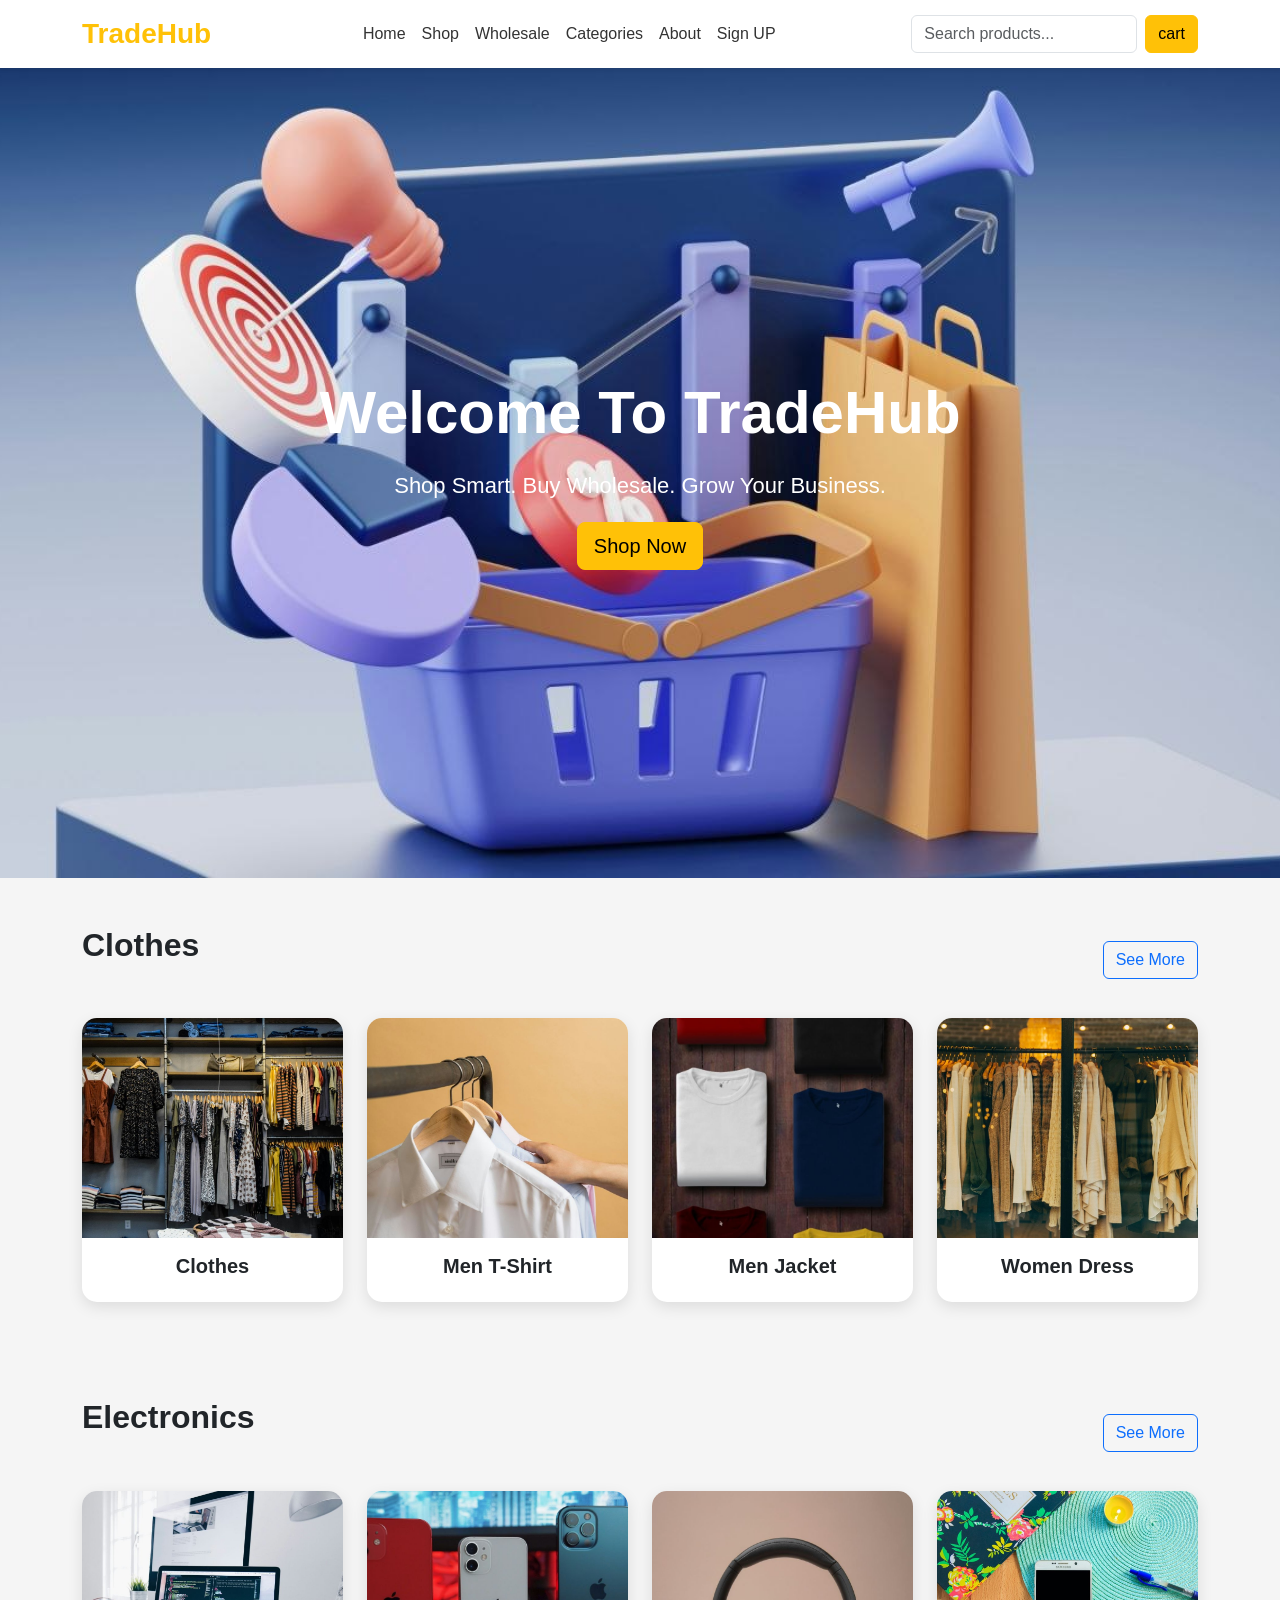
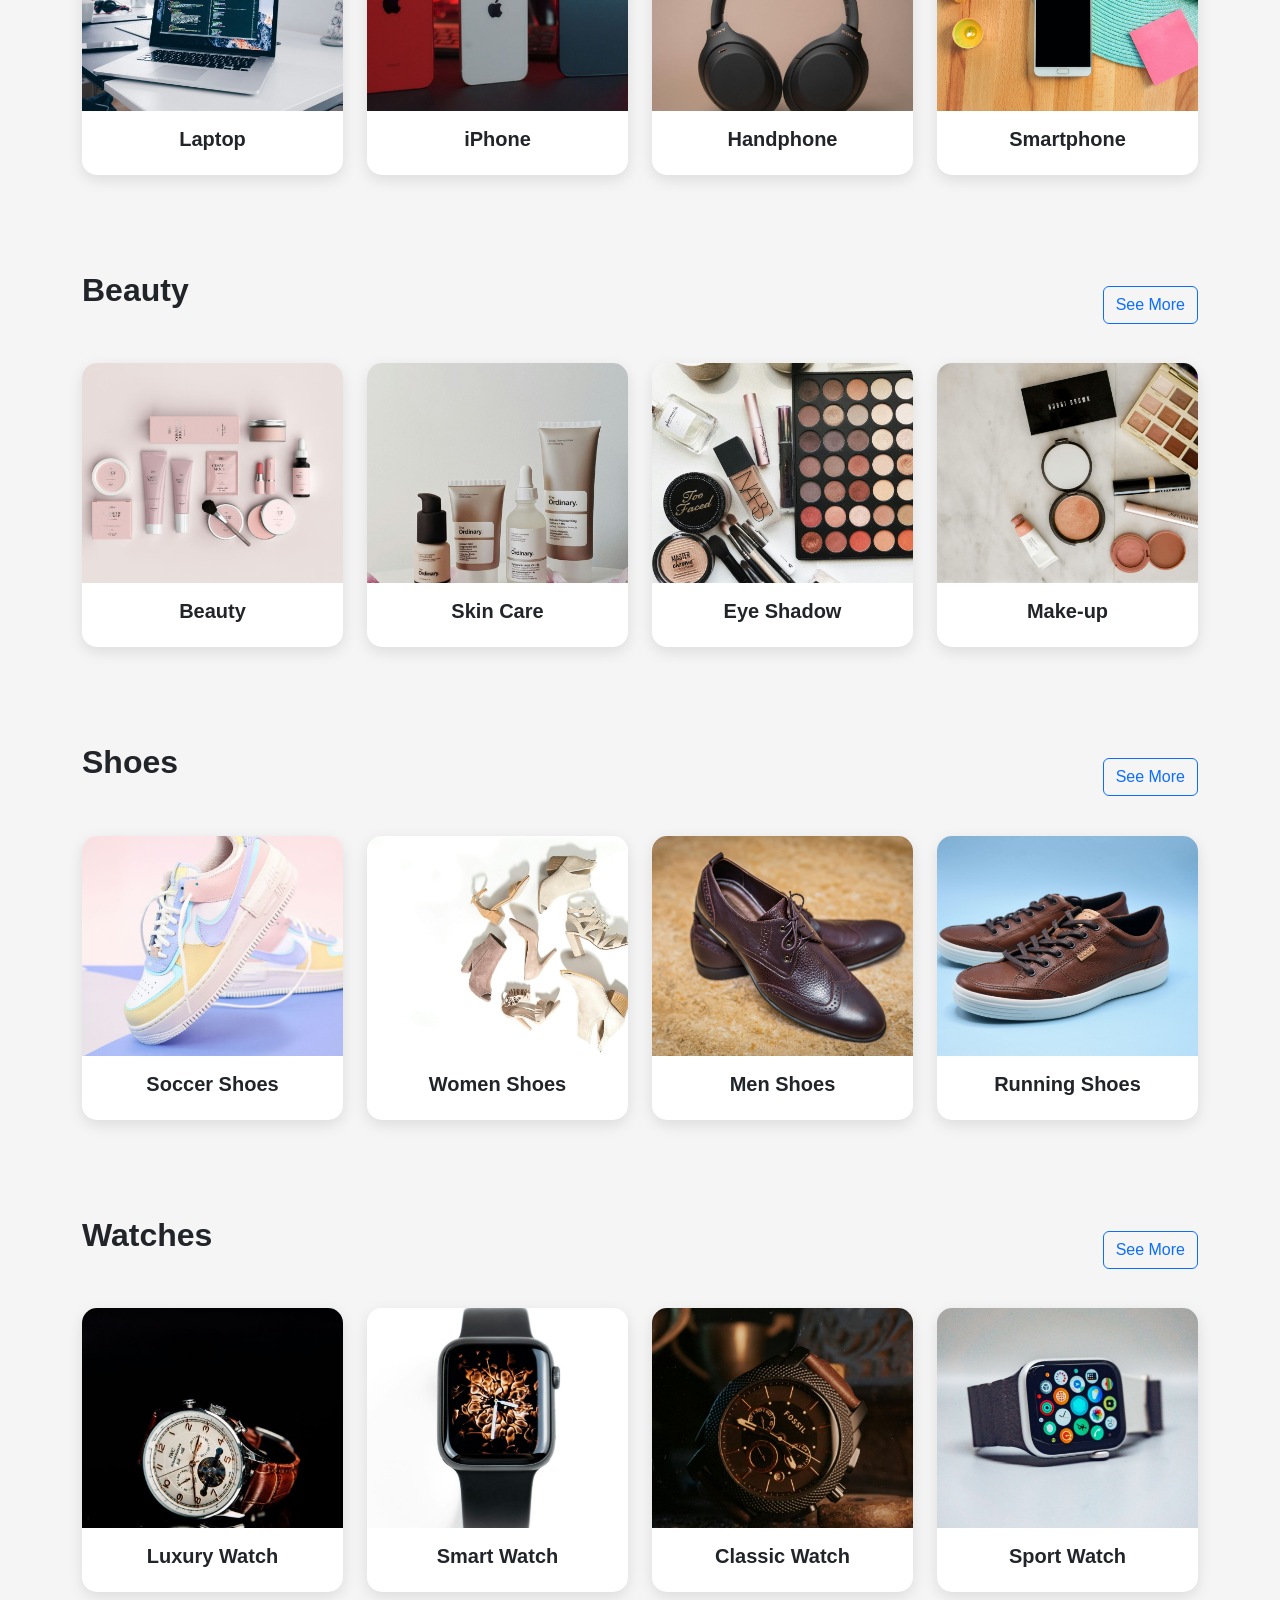
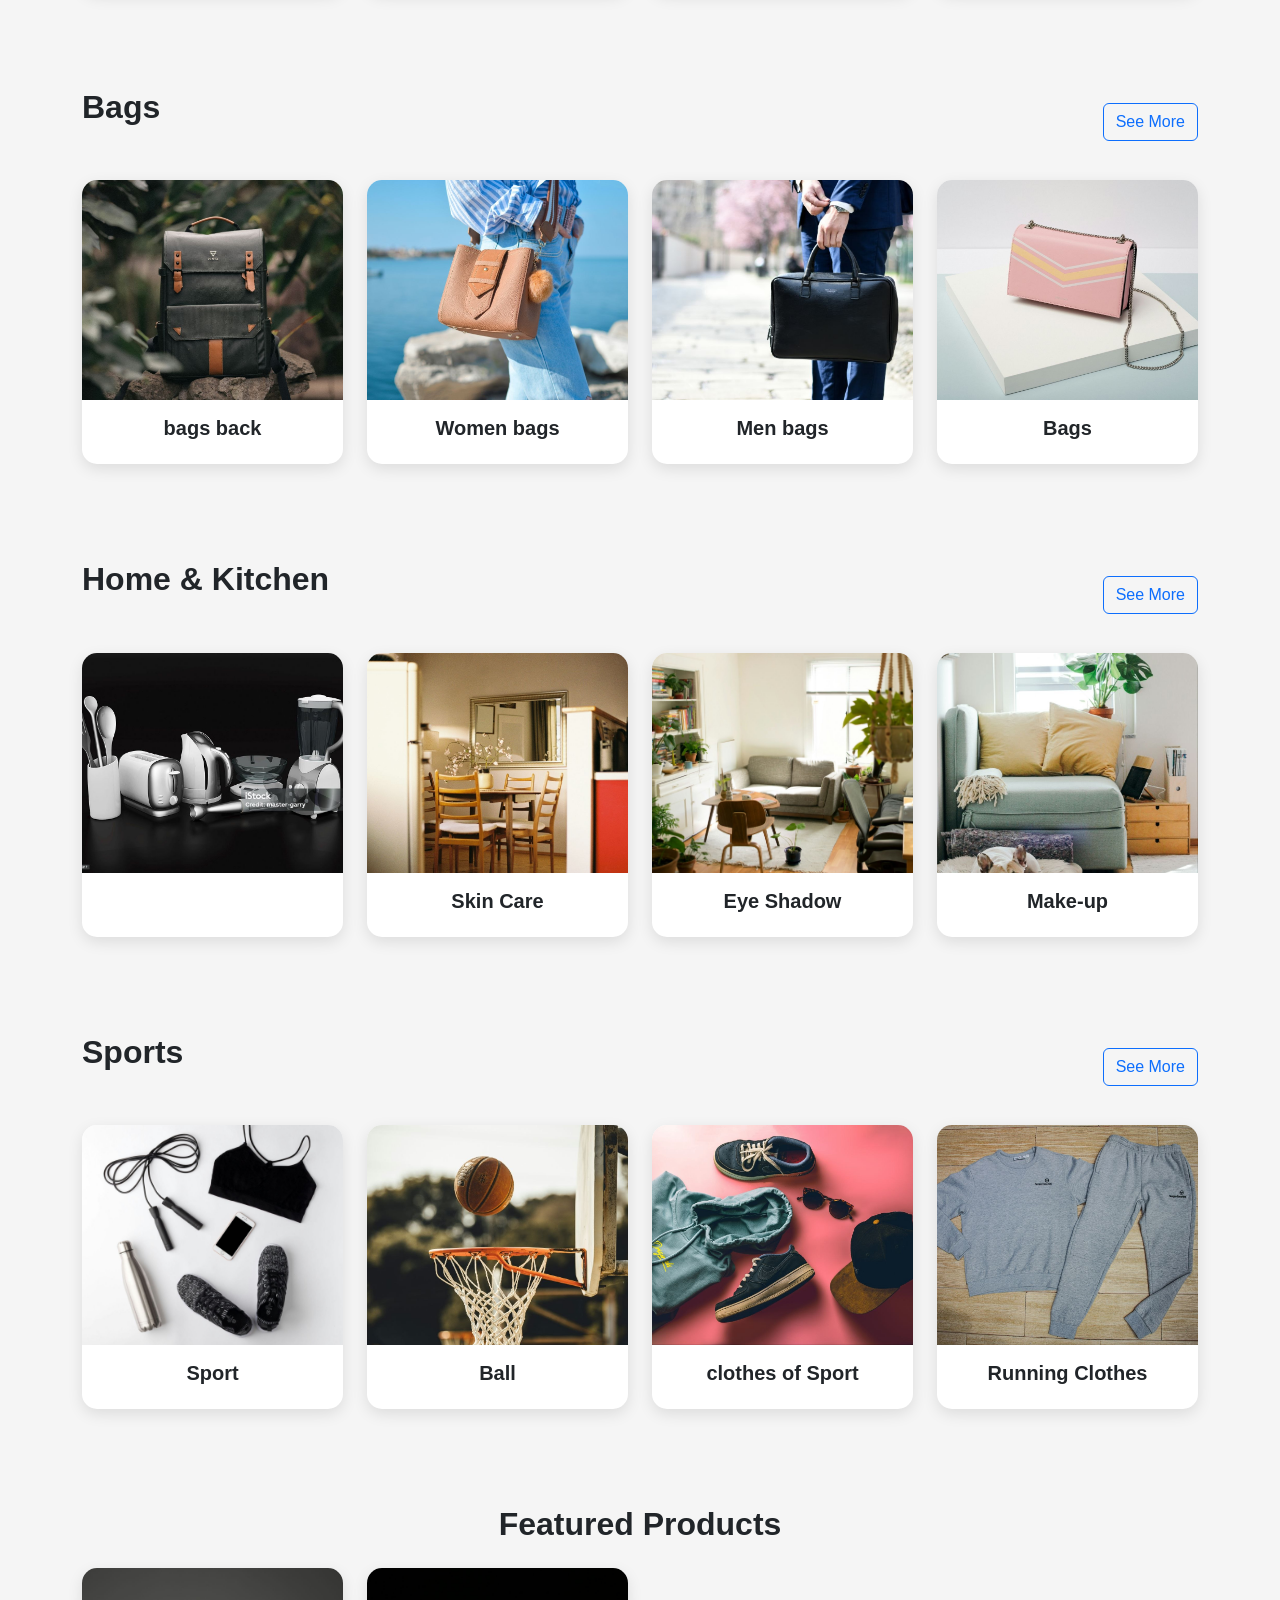
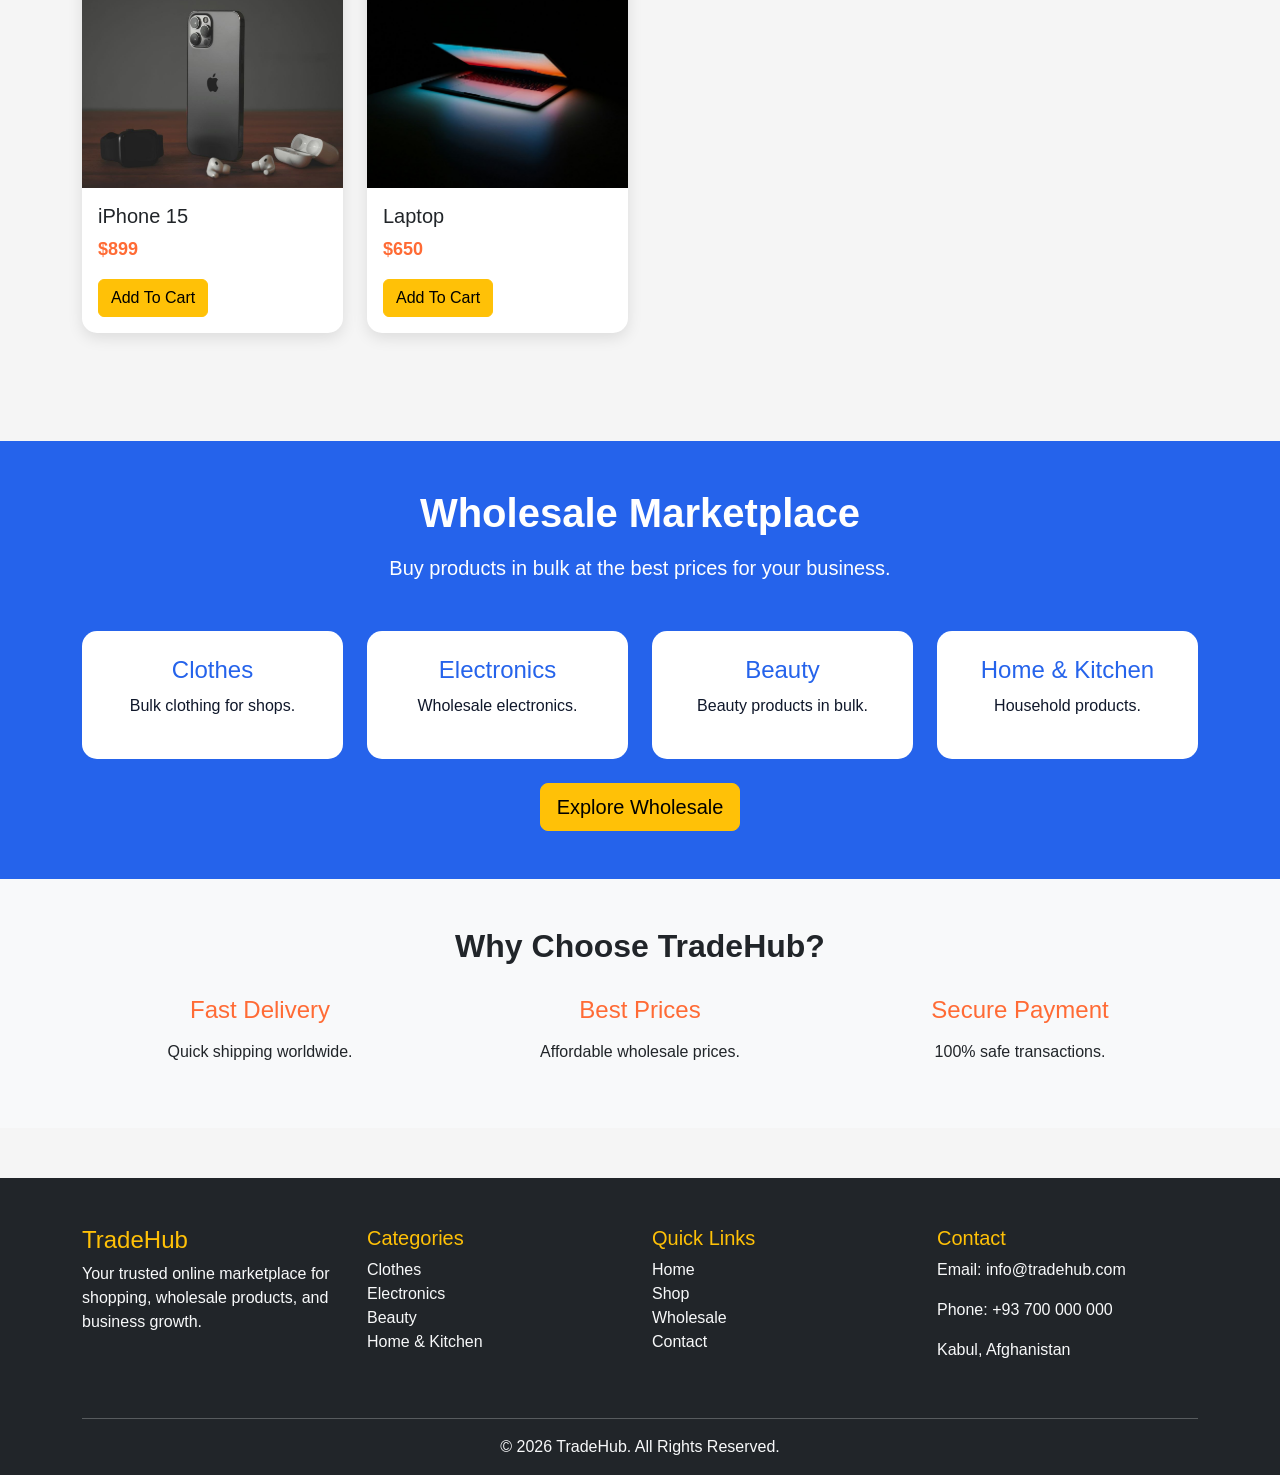
==== index.html @ abb12649 "MutlStore" ====
<!DOCTYPE html>
<html lang="en">
<head>
    <meta charset="UTF-8">
    <meta name="viewport" content="width=device-width, initial-scale=1.0">
    <title>TradeHub</title>

    <!-- Bootstrap CSS -->
    <link href="https://cdn.jsdelivr.net/npm/bootstrap@5.3.7/dist/css/bootstrap.min.css" rel="stylesheet">
    <link href="styles.css" rel="stylesheet" type="text/css">
    <link href="style.css" rel="stylesheet" type="text/css">
</head>

<body>

<!-- Navbar -->
<nav class="navbar navbar-expand-lg navbar-light bg-white shadow-sm">
    <div class="container">
        <a class="navbar-brand fw-bold text-warning" href="#">
            TradeHub
        </a>

        <button class="navbar-toggler" type="button" data-bs-toggle="collapse" data-bs-target="#navbarNav">
            <span class="navbar-toggler-icon"></span>
        </button>

        <div class="collapse navbar-collapse" id="navbarNav">

            <ul class="navbar-nav mx-auto">
                <li class="nav-item">
                    <a class="nav-link " href="#">Home</a>
                </li>

                <li class="nav-item">
                    <a class="nav-link" href="#">Shop</a>
                </li>

                <li class="nav-item">
                    <a class="nav-link" href="#">Wholesale</a>
                </li>

                <li class="nav-item">
                    <a class="nav-link" href="#">Categories</a>
                </li>

                <li class="nav-item">
                    <a class="nav-link" href="#">About</a>
                </li>
				
				<li class="nav-item">
					<a class="nav-link" href="signup.html">Sign UP</a>
				
				</li>

            </ul>

            <div class="d-flex">
                <input class="form-control me-2" type="search" placeholder="Search products...">
                <button class="btn btn-warning">
                    cart
                </button>
            </div>

        </div>
    </div>
</nav>

<!-- Hero Section -->
<section class="hero text-white" >
    <div class="container">
        <h1 class="display-4 fw-bold">
            Welcome To TradeHub
        </h1>

        <p class="lead">
            Shop Smart. Buy Wholesale. Grow Your Business.
        </p>

        <a href="#" class="btn btn-warning btn-lg">
            Shop Now
        </a>
    </div>
</section>

<!-- Clothes Section -->
<section class="container py-5">

    <div class="d-flex justify-content-between align-items-center mb-4">
        <h2>Clothes</h2>
        <a href="clothes.html" class="btn btn-outline-primary">
            See More
        </a>
    </div>

    <div class="row g-4">

        <div class="col-md-3">
            <div class="card h-100">
                <img src="images/clothes3.jpg" class="card-img-top" alt="">
                <div class="card-body">
                    <h5 class="card-title">Clothes</h5>
                </div>
            </div>
        </div>

        <div class="col-md-3">
            <div class="card h-100">
                <img src="images/t-short.jpg" class="card-img-top" alt="">
                <div class="card-body">
                    <h5 class="card-title">Men T-Shirt</h5>
                </div>
            </div>
        </div>

        <div class="col-md-3">
            <div class="card h-100">
                <img src="images/Menclothes.jpg" class="card-img-top" alt="">
                <div class="card-body">
                    <h5 class="card-title">Men Jacket</h5>
                </div>
            </div>
        </div>

        <div class="col-md-3">
            <div class="card h-100">
                <img src="images/clothes5.jpg" class="card-img-top" alt="">
                <div class="card-body">
                    <h5 class="card-title">Women Dress</h5>
                </div>
            </div>
        </div>

    </div>

</section>

<!-- Electronics Section -->
<section class="container py-5">

    <div class="d-flex justify-content-between align-items-center mb-4">
        <h2>Electronics</h2>
        <a href="electronics.html" class="btn btn-outline-primary">
            See More
        </a>
    </div>

    <div class="row g-4">
		<div class="col-md-3">
            <div class="card h-100">
                <img src="images/labtop3.jpg" class="card-img-top" alt="">
                <div class="card-body">
                    <h5 class="card-title">Laptop</h5>
                </div>
            </div>
        </div>

        <div class="col-md-3">
            <div class="card h-100">
                <img src="images/phone5.jpg" class="card-img-top" alt="">
                <div class="card-body">
                    <h5 class="card-title">iPhone</h5>
                </div>
            </div>
        </div>

        <div class="col-md-3">
            <div class="card h-100">
                <img src="images/handphone.jpg" class="card-img-top" alt="">
                <div class="card-body">
                    <h5 class="card-title">Handphone</h5>
                </div>
            </div>
        </div>

        <div class="col-md-3">
            <div class="card h-100">
                <img src="images/phone1.jpg" class="card-img-top" alt="">
                <div class="card-body">
                    <h5 class="card-title">Smartphone</h5>
                </div>
            </div>
        </div>

    </div>

</section>
	
<!-- Beauty Section -->
<section class="container py-5">

    <div class="d-flex justify-content-between align-items-center mb-4">
        <h2>Beauty</h2>
        <a href="electronics.html" class="btn btn-outline-primary">
            See More
        </a>
    </div>

    <div class="row g-4">
		<div class="col-md-3">
            <div class="card h-100">
                <img src="images/Fashion1.jpg" class="card-img-top" alt="">
                <div class="card-body">
                    <h5 class="card-title">Beauty</h5>
                </div>
            </div>
        </div>

        <div class="col-md-3">
            <div class="card h-100">
                <img src="images/fashion3.jpg" class="card-img-top" alt="">
                <div class="card-body">
                    <h5 class="card-title">Skin Care</h5>
                </div>
            </div>
        </div>

        <div class="col-md-3">
            <div class="card h-100">
                <img src="images/fashion2.jpg" class="card-img-top" alt="">
                <div class="card-body">
                    <h5 class="card-title">Eye Shadow</h5>
                </div>
            </div>
        </div>

        <div class="col-md-3">
            <div class="card h-100">
                <img src="images/fashion5.jpg" class="card-img-top" alt="">
                <div class="card-body">
                    <h5 class="card-title">Make-up</h5>
                </div>
            </div>
        </div>

    </div>

</section>
	<!-- Shoes Section -->
<section class="container py-5">

    <div class="d-flex justify-content-between align-items-center mb-4">
        <h2>Shoes</h2>
        <a href="electronics.html" class="btn btn-outline-primary">
            See More
        </a>
    </div>

    <div class="row g-4">
		<div class="col-md-3">
            <div class="card h-100">
                <img src="images/shoes3.jpg" class="card-img-top" alt="">
                <div class="card-body">
                    <h5 class="card-title">Soccer Shoes</h5>
                </div>
            </div>
        </div>

        <div class="col-md-3">
            <div class="card h-100">
                <img src="images/womenshoes2.jpg" class="card-img-top" alt="">
                <div class="card-body">
                    <h5 class="card-title">Women Shoes</h5>
                </div>
            </div>
        </div>

        <div class="col-md-3">
            <div class="card h-100">
                <img src="images/menshoes1.jpg" class="card-img-top" alt="">
                <div class="card-body">
                    <h5 class="card-title">Men Shoes</h5>
                </div>
            </div>
        </div>

        <div class="col-md-3">
            <div class="card h-100">
                <img src="images/menshoes2.jpg" class="card-img-top" alt="">
                <div class="card-body">
                    <h5 class="card-title">Running Shoes</h5>
                </div>
            </div>
        </div>

    </div>

</section>
	<!-- Watches Section -->
<section class="container py-5">

    <div class="d-flex justify-content-between align-items-center mb-4">
        <h2>Watches</h2>
        <a href="electronics.html" class="btn btn-outline-primary">
            See More
        </a>
    </div>

    <div class="row g-4">
		<div class="col-md-3">
            <div class="card h-100">
                <img src="images/watch2.jpg" class="card-img-top" alt="">
                <div class="card-body">
                    <h5 class="card-title">Luxury Watch</h5>
                </div>
            </div>
        </div>

        <div class="col-md-3">
            <div class="card h-100">
                <img src="images/watch1.jpg" class="card-img-top" alt="">
                <div class="card-body">
                    <h5 class="card-title">Smart Watch</h5>
                </div>
            </div>
        </div>

        <div class="col-md-3">
            <div class="card h-100">
                <img src="images/watch3.jpg" class="card-img-top" alt="">
                <div class="card-body">
                    <h5 class="card-title">Classic Watch</h5>
                </div>
            </div>
        </div>

        <div class="col-md-3">
            <div class="card h-100">
                <img src="images/sportWatch2.jpg" class="card-img-top" alt="">
                <div class="card-body">
                    <h5 class="card-title">Sport Watch</h5>
                </div>
            </div>
        </div>

    </div>

</section>
		<!-- Bags Section -->
<section class="container py-5">

    <div class="d-flex justify-content-between align-items-center mb-4">
        <h2>Bags</h2>
        <a href="electronics.html" class="btn btn-outline-primary">
            See More
        </a>
    </div>

    <div class="row g-4">
		<div class="col-md-3">
            <div class="card h-100">
                <img src="images/bags7.jpg" class="card-img-top" alt="">
                <div class="card-body">
                    <h5 class="card-title">bags back</h5>
                </div>
            </div>
        </div>

        <div class="col-md-3">
            <div class="card h-100">
                <img src="images/womenbag1.jpg" class="card-img-top" alt="">
                <div class="card-body">
                    <h5 class="card-title">Women bags</h5>
                </div>
            </div>
        </div>

        <div class="col-md-3">
            <div class="card h-100">
                <img src="images/Nembags.jpg" class="card-img-top" alt="">
                <div class="card-body">
                    <h5 class="card-title">Men bags</h5>
                </div>
            </div>
        </div>

        <div class="col-md-3">
            <div class="card h-100">
                <img src="images/bags5.jpg" class="card-img-top" alt="">
                <div class="card-body">
                    <h5 class="card-title">Bags</h5>
                </div>
            </div>
        </div>

    </div>

</section>
	<!-- Home &amp; Kitchen Section -->
<section class="container py-5">

    <div class="d-flex justify-content-between align-items-center mb-4">
        <h2>Home &amp; Kitchen</h2>
        <a href="electronics.html" class="btn btn-outline-primary">
            See More
        </a>
    </div>

    <div class="row g-4">
		<div class="col-md-3">
            <div class="card h-100">
                <img src="images/keihen1.jpg" class="card-img-top" alt="">
                <div class="card-body">
                    <h5 class="card-title"></h5>
                </div>
            </div>
        </div>

        <div class="col-md-3">
            <div class="card h-100">
                <img src="images/keihen3.jpg" class="card-img-top" alt="">
                <div class="card-body">
                    <h5 class="card-title">Skin Care</h5>
                </div>
            </div>
        </div>

        <div class="col-md-3">
            <div class="card h-100">
                <img src="images/home2.jpg" class="card-img-top" alt="">
                <div class="card-body">
                    <h5 class="card-title">Eye Shadow</h5>
                </div>
            </div>
        </div>

        <div class="col-md-3">
            <div class="card h-100">
                <img src="images/home4.jpg" class="card-img-top" alt="">
                <div class="card-body">
                    <h5 class="card-title">Make-up</h5>
                </div>
            </div>
        </div>

    </div>

</section>
		<!-- Sports Section -->
<section class="container py-5">

    <div class="d-flex justify-content-between align-items-center mb-4">
        <h2>Sports</h2>
        <a href="electronics.html" class="btn btn-outline-primary">
            See More
        </a>
    </div>

    <div class="row g-4">
		<div class="col-md-3">
            <div class="card h-100">
                <img src="images/Sport2.jpg" class="card-img-top" alt="">
                <div class="card-body">
                    <h5 class="card-title">Sport</h5>
                </div>
            </div>
        </div>

        <div class="col-md-3">
            <div class="card h-100">
                <img src="images/ball.jpg" class="card-img-top" alt="">
                <div class="card-body">
                    <h5 class="card-title">Ball</h5>
                </div>
            </div>
        </div>

        <div class="col-md-3">
            <div class="card h-100">
                <img src="images/Sports.jpg" class="card-img-top" alt="">
                <div class="card-body">
                    <h5 class="card-title">clothes of Sport</h5>
                </div>
            </div>
        </div>

        <div class="col-md-3">
            <div class="card h-100">
                <img src="images/Sport3.jpg" class="card-img-top" alt="">
                <div class="card-body">
                    <h5 class="card-title">Running Clothes</h5>
                </div>
            </div>
        </div>

    </div>

</section>
	
<!-- Bootstrap JS -->
<script src="https://cdn.jsdelivr.net/npm/bootstrap@5.3.7/dist/js/bootstrap.bundle.min.js"></script>
<section class="container py-5">
    <h2 class="text-center mb-4">Featured Products</h2>

    <div class="row g-4">

        <div class="col-md-3">
            <div class="card h-100">
                <img src="images/phone3.jpg" class="card-img-top">
                <div class="card-body">
                    <h5>iPhone 15</h5>
                    <p>$899</p>
                    <a href="#" class="btn btn-warning">Add To Cart</a>
                </div>
            </div>
        </div>

        <div class="col-md-3">
            <div class="card h-100">
                <img src="images/labtop5.jpg" class="card-img-top">
                <div class="card-body">
                    <h5>Laptop</h5>
                    <p>$650</p>
                    <a href="#" class="btn btn-warning">Add To Cart</a>
                </div>
            </div>
        </div>

    </div>
</section>
		<section class="wholesale py-5">

    <div class="container text-center">

        <h2 class="fw-bold mb-3">
            Wholesale Marketplace
        </h2>

        <p class="lead mb-4">
            Buy products in bulk at the best prices for your business.
        </p>

        <div class="row g-4 mt-4">

            <div class="col-md-3">
                <div class="wholesale-card">
                    <h4>Clothes</h4>
                    <p>Bulk clothing for shops.</p>
                </div>
            </div>

            <div class="col-md-3">
                <div class="wholesale-card">
                    <h4>Electronics</h4>
                    <p>Wholesale electronics.</p>
                </div>
            </div>

            <div class="col-md-3">
                <div class="wholesale-card">
                    <h4>Beauty</h4>
                    <p>Beauty products in bulk.</p>
                </div>
            </div>

            <div class="col-md-3">
                <div class="wholesale-card">
                    <h4>Home &amp; Kitchen</h4>
                    <p>Household products.</p>
                </div>
            </div>

        </div>

        <a href="#" class="btn btn-warning btn-lg mt-4">
            Explore Wholesale
        </a>

    </div>

</section>
<section class="bg-light py-5">
    <div class="container text-center">

        <h2>Why Choose TradeHub?</h2>

        <div class="row mt-4">

            <div class="col-md-4">
                <h4>Fast Delivery</h4>
                <p>Quick shipping worldwide.</p>
            </div>

            <div class="col-md-4">
                <h4>Best Prices</h4>
                <p>Affordable wholesale prices.</p>
            </div>

            <div class="col-md-4">
                <h4>Secure Payment</h4>
                <p>100% safe transactions.</p>
            </div>

        </div>
    </div>
</section>

<footer class="bg-dark text-light pt-5 pb-3">
    <div class="container">

        <div class="row">

            <!-- About -->
            <div class="col-md-3 mb-4">
                <h4 class="text-warning">TradeHub</h4>
                <p>
                    Your trusted online marketplace for shopping,
                    wholesale products, and business growth.
                </p>
            </div>

            <!-- Categories -->
            <div class="col-md-3 mb-4">
                <h5 class="text-warning">Categories</h5>

                <ul class="list-unstyled">
                    <li><a href="#" class="text-light text-decoration-none">Clothes</a></li>
                    <li><a href="#" class="text-light text-decoration-none">Electronics</a></li>
                    <li><a href="#" class="text-light text-decoration-none">Beauty</a></li>
                    <li><a href="#" class="text-light text-decoration-none">Home &amp; Kitchen</a></li>
                </ul>
            </div>

            <!-- Quick Links -->
            <div class="col-md-3 mb-4">
                <h5 class="text-warning">Quick Links</h5>

                <ul class="list-unstyled">
                    <li><a href="#" class="text-light text-decoration-none">Home</a></li>
                    <li><a href="#" class="text-light text-decoration-none">Shop</a></li>
                    <li><a href="#" class="text-light text-decoration-none">Wholesale</a></li>
                    <li><a href="#" class="text-light text-decoration-none">Contact</a></li>
                </ul>
            </div>

            <!-- Contact -->
            <div class="col-md-3 mb-4">
                <h5 class="text-warning">Contact</h5>

                <p>Email: info@tradehub.com</p>
                <p>Phone: +93 700 000 000</p>
                <p>Kabul, Afghanistan</p>
            </div>

        </div>

        <hr>

        <div class="text-center">
            <p class="mb-0">
                © 2026 TradeHub. All Rights Reserved.
            </p>
        </div>

    </div>

</footer>
</body>
</html>
---- style.css ----
@charset "utf-8";
*{
    margin:0;
    padding:0;
    box-sizing:border-box;
}

body{
    background:#f5f5f5;
    font-family:Arial,sans-serif;
}
.nav-item{
	display: flex;
	list-style: none;
}
.nav-item li{
	margin: 0 15px;
}
.nav-item a{
	text-decoration: none;
	color: #333;
	padding: 10px;
	transition: .3s;
}
.nav-item a:hover{
	color: #ff6b35;
}
.nav-item a.active{
	color:#f59e0b;
	font-weight: bold;
}

/* Logo */
.navbar-brand{
    font-size:28px;
    font-weight:bold;
	color: #ff6b35;
	transition: 0.3S;
	animation: glow 2s infinite alternate;
}
@keyframes glow{
	from{
		transform: scale(1);
	}
	to{
		transform: scale(1.1);
	}
}
.navbar-brand:hover{ 
	transform: rotate(5deg) scale(1.1);
}

/* Hero Section */
.hero{
    height:90vh;
    background-image:url("images/onlineshope.jpg");
    background-size:cover;
    background-position:center;
    display:flex;
    justify-content:center;
    align-items:center;
    text-align:center;
}

.hero h1{
    font-size:60px;
    font-weight:bold;
	animation: slideDown 1.s ease;
}
@keyframes sildeDown{
	from{
		opacity: 0;
		transform: translateY(-50px);
	}
	to{
		opacity: 1;
		transform: translateY(0)
	}
}

.hero p{
    font-size:22px;
    margin:20px 0;
}

/* Category Cards */
.card{
    border:none;
    border-radius:15px;
    overflow:hidden;
    box-shadow:0 5px 15px rgba(0,0,0,.1);
    transition:all .4s ease;
}

.card:hover{
    transform:translateY(-10px) scale(1.03);
}

.card img{
    height:220px;
    object-fit:cover;
}

.card-title{
    font-weight:bold;
    text-align:center;
}

/* Section Titles */
section h2{
    font-weight:bold;
    margin-bottom:30px;
}
.btn-warning{
	transition: 0.3s;
}
.btn-warning:hover{
	transition: translateY(-5px);
}

/* Featured Products */
.card-body p{
    font-size:18px;
    color:#ff6b35;
    font-weight:bold;
}

/* Why Choose Us */
.bg-light h4{
    color:#ff6b35;
    margin-bottom:15px;
}
.wholesale{
	background: #2563eb;
	color: white;
	margin-top: 60px;
}
.wholesale h2{
	font-size: 40px;
}
.wholesale-card{
	background: white;
	color: #0f172a;
	padding: 25px;
	border-radius: 15px;
	height: 100%;
	transition: 0.3s;
}
.wholesale-card:hover{
	transform: translateY(-8px);
}
.wholesale-card h4{
	color: #2563eb;
	margin-bottom: 10px;
}

/* Footer */
footer{
    margin-top:50px;
}
.signup-page{
	min-height: 100vh;
	display: flex;
	justify-content: center;
	align-items: center;
	background: #f5f7fa;
}
.signup-box{
	width: 450px;
	background: #fff;
	padding: 40px;
	border-radius: 15px;
	box-shadow: 0 5px 20px rgba(0,0,0,0.1);
}
.signup-box h2{
	text-align: center;
	margin-bottom: 25px;
	font-weight: bold;
}
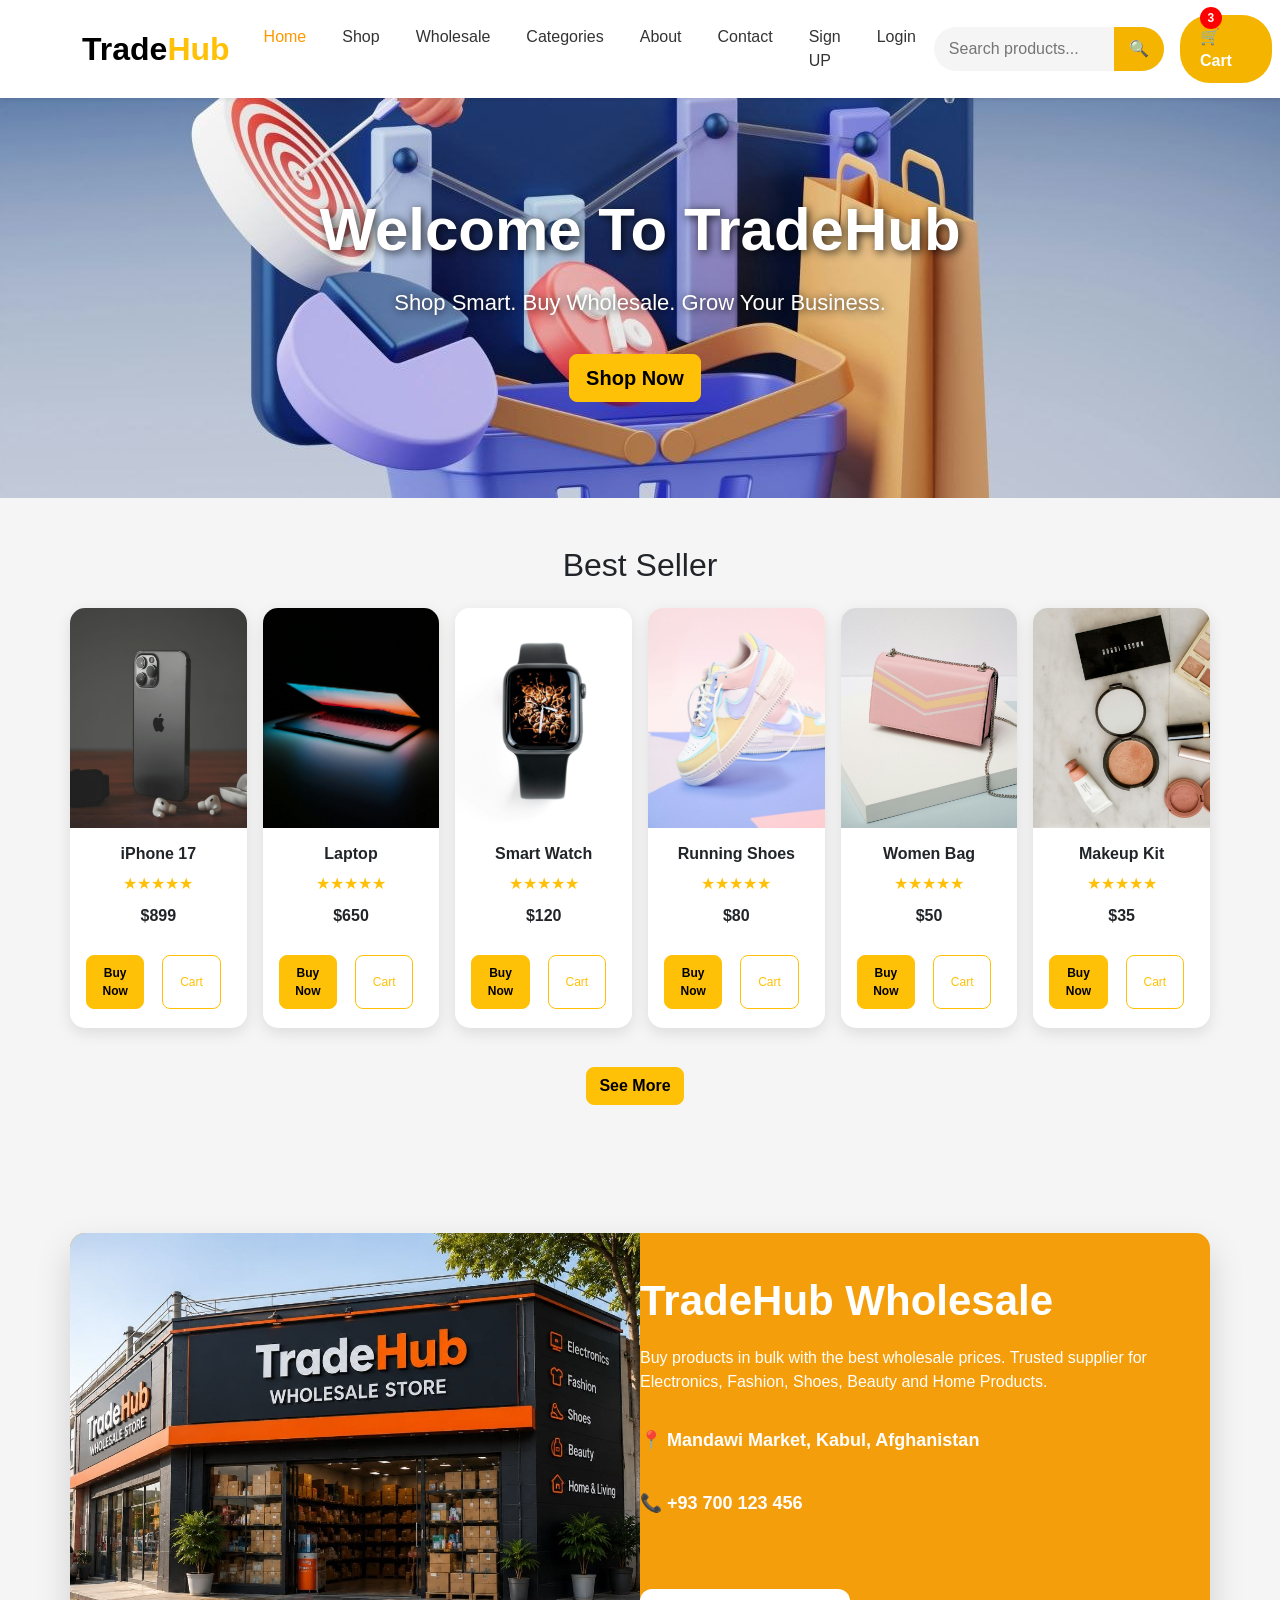
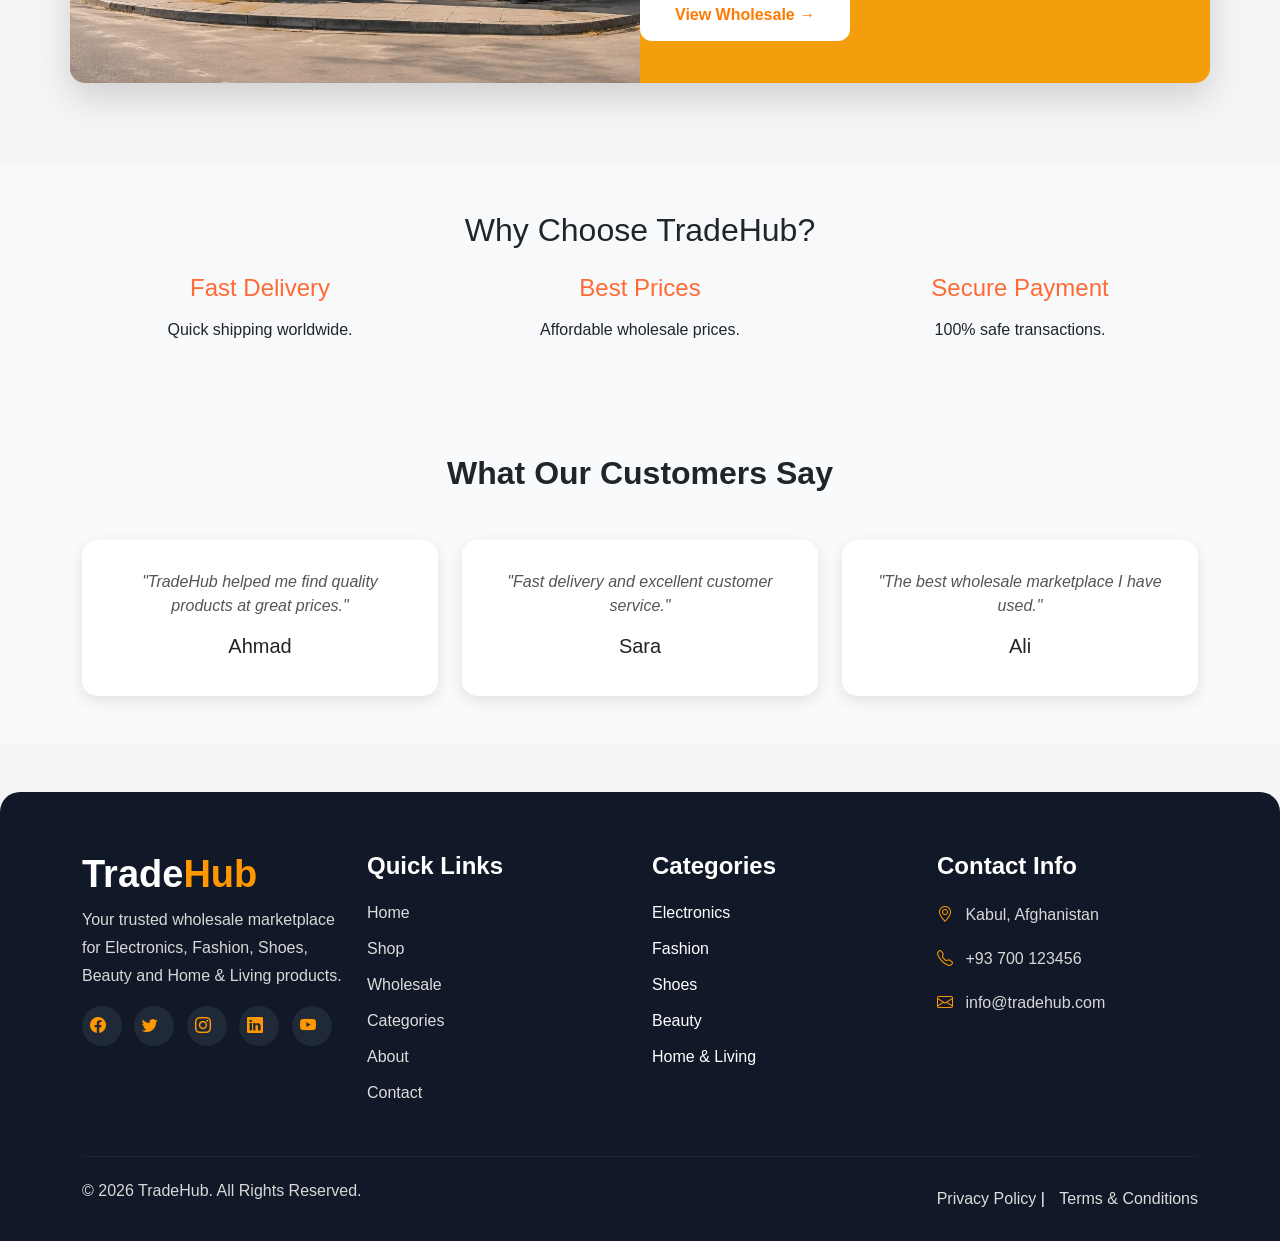
==== commit 449562d0: "New code Updated website design" ====
--- a/index.html
+++ b/index.html
@@ -5,10 +5,13 @@
     <meta name="viewport" content="width=device-width, initial-scale=1.0">
     <title>TradeHub</title>
 
-    <!-- Bootstrap CSS -->
+    <!-- Bootstrap CSS --> 
     <link href="https://cdn.jsdelivr.net/npm/bootstrap@5.3.7/dist/css/bootstrap.min.css" rel="stylesheet">
-    <link href="styles.css" rel="stylesheet" type="text/css">
     <link href="style.css" rel="stylesheet" type="text/css">
+	
+	<!-- Bootstrap Icons -->
+<link rel="stylesheet"
+href="https://cdn.jsdelivr.net/npm/bootstrap-icons@1.11.3/font/bootstrap-icons.min.css">
 </head>
 
 <body>
@@ -16,9 +19,9 @@
 <!-- Navbar -->
 <nav class="navbar navbar-expand-lg navbar-light bg-white shadow-sm">
     <div class="container">
-        <a class="navbar-brand fw-bold text-warning" href="#">
-            TradeHub
-        </a>
+       <a class="navbar-brand fw-bold fs-2" href="#">
+       Trade<span class="text-warning">Hub</span>
+       </a>
 
         <button class="navbar-toggler" type="button" data-bs-toggle="collapse" data-bs-target="#navbarNav">
             <span class="navbar-toggler-icon"></span>
@@ -28,15 +31,15 @@
 
             <ul class="navbar-nav mx-auto">
                 <li class="nav-item">
-                    <a class="nav-link " href="#">Home</a>
+                    <a class="nav-link active " href="#">Home</a>
                 </li>
 
                 <li class="nav-item">
-                    <a class="nav-link" href="#">Shop</a>
+                    <a class="nav-link" href="shop.html">Shop</a>
                 </li>
 
                 <li class="nav-item">
-                    <a class="nav-link" href="#">Wholesale</a>
+                    <a class="nav-link" href="wholesale.html">Wholesale</a>
                 </li>
 
                 <li class="nav-item">
@@ -44,22 +47,39 @@
                 </li>
 
                 <li class="nav-item">
-                    <a class="nav-link" href="#">About</a>
+                    <a class="nav-link" href="about.html">About</a>
                 </li>
+				<li class="nav-item">
+				<a class="nav-link" href="contact.html">Contact</a>
+				</li>
 				
 				<li class="nav-item">
 					<a class="nav-link" href="signup.html">Sign UP</a>
 				
 				</li>
+				<li class="nav-item">
+				<a class="nav-link" href="login.html">Login</a>
+				</li>
 
             </ul>
 
-            <div class="d-flex">
-                <input class="form-control me-2" type="search" placeholder="Search products...">
-                <button class="btn btn-warning">
-                    cart
-                </button>
-            </div>
+           <div class="d-flex align-items-center">
+
+    <!-- Search -->
+    <div class="search-box me-3">
+        <input type="text" placeholder="Search products...">
+        <button>
+            🔍
+        </button>
+    </div>
+
+    <!-- Cart -->
+    <a href="cart.html" class="cart-btn">
+        🛒 Cart
+        <span class="cart-count">3</span>
+    </a>
+
+</div>
 
         </div>
     </div>
@@ -80,490 +100,212 @@
             Shop Now
         </a>
     </div>
-</section>
-
-<!-- Clothes Section -->
-<section class="container py-5">
-
-    <div class="d-flex justify-content-between align-items-center mb-4">
-        <h2>Clothes</h2>
-        <a href="clothes.html" class="btn btn-outline-primary">
+	</section>
+	<!-- Best Seller -->
+<section class="container py-5 best-seller">
+
+    <h2 class="text-center mb-4">Best Seller</h2>
+
+    <div class="row g-3 justify-content-center">
+
+        <!-- Card 1 -->
+        <div class="col-lg-2 col-md-4 col-sm-6">
+            <div class="card h-100">
+                <img src="images/phone3.jpg" class="card-img-top">
+                <div class="card-body text-center">
+                    <h6>iPhone 17</h6>
+
+                    <div class="text-warning mb-2">
+                        ★★★★★
+                    </div>
+
+                    <p>$899</p>
+
+                    <div class="d-flex justify-content-center gap-2">
+                        <a href="product.html" class="btn btn-warning btn-sm">
+                            Buy Now
+                        </a>
+
+                        <a href="cart.html" class="btn btn-outline-warning btn-sm">
+                            Cart
+                        </a>
+                    </div>
+                </div>
+            </div>
+        </div>
+
+        <!-- Card 2 -->
+        <div class="col-lg-2 col-md-4 col-sm-6">
+            <div class="card h-100">
+                <img src="images/labtop.jpg" class="card-img-top">
+                <div class="card-body text-center">
+                    <h6>Laptop</h6>
+
+                    <div class="text-warning mb-2">
+                        ★★★★★
+                    </div>
+
+                    <p>$650</p>
+
+                    <div class="d-flex justify-content-center gap-2">
+                        <a href="product.html" class="btn btn-warning btn-sm">
+                            Buy Now
+                        </a>
+
+                        <a href="cart.html" class="btn btn-outline-warning btn-sm">
+                            Cart
+                        </a>
+                    </div>
+                </div>
+            </div>
+        </div>
+
+        <!-- Card 3 -->
+        <div class="col-lg-2 col-md-4 col-sm-6">
+            <div class="card h-100">
+                <img src="images/watch1.jpg" class="card-img-top">
+                <div class="card-body text-center">
+                    <h6>Smart Watch</h6>
+
+                    <div class="text-warning mb-2">
+                        ★★★★★
+                    </div>
+
+                    <p>$120</p>
+
+                    <div class="d-flex justify-content-center gap-2">
+                        <a href="product.html" class="btn btn-warning btn-sm">
+                            Buy Now
+                        </a>
+
+                        <a href="cart.html" class="btn btn-outline-warning btn-sm">
+                            Cart
+                        </a>
+                    </div>
+                </div>
+            </div>
+        </div>
+
+        <!-- Card 4 -->
+        <div class="col-lg-2 col-md-4 col-sm-6">
+            <div class="card h-100">
+                <img src="images/shoes3.jpg" class="card-img-top">
+                <div class="card-body text-center">
+                    <h6>Running Shoes</h6>
+
+                    <div class="text-warning mb-2">
+                        ★★★★★
+                    </div>
+
+                    <p>$80</p>
+
+                    <div class="d-flex justify-content-center gap-2">
+                        <a href="product.html" class="btn btn-warning btn-sm">
+                            Buy Now
+                        </a>
+
+                        <a href="cart.html" class="btn btn-outline-warning btn-sm">
+                            Cart
+                        </a>
+                    </div>
+                </div>
+            </div>
+        </div>
+
+        <!-- Card 5 -->
+        <div class="col-lg-2 col-md-4 col-sm-6">
+            <div class="card h-100">
+                <img src="images/bags5.jpg" class="card-img-top">
+                <div class="card-body text-center">
+                    <h6>Women Bag</h6>
+
+                    <div class="text-warning mb-2">
+                        ★★★★★
+                    </div>
+
+                    <p>$50</p>
+					
+                     <div class="d-flex justify-content-center gap-2">
+                        <a href="product.html" class="btn btn-warning btn-sm">
+                            Buy Now
+                        </a>
+
+                        <a href="cart.html" class="btn btn-outline-warning btn-sm">
+                            Cart
+                        </a>
+                    </div>
+                </div>
+            </div>
+        </div>
+
+        <!-- Card 6 -->
+        <div class="col-lg-2 col-md-4 col-sm-6">
+            <div class="card h-100">
+                <img src="images/fashion5.jpg" class="card-img-top">
+                <div class="card-body text-center">
+                    <h6>Makeup Kit</h6>
+
+                    <div class="text-warning mb-2">
+                        ★★★★★
+                    </div>
+
+                    <p>$35</p>
+
+                    <div class="d-flex justify-content-center gap-2">
+                        <a href="product.html" class="btn btn-warning btn-sm">
+                            Buy Now
+                        </a>
+
+                        <a href="cart.html" class="btn btn-outline-warning btn-sm">
+                            Cart
+                        </a>
+                    </div>
+                </div>
+            </div>
+        </div>
+
+    </div>
+
+    <div class="text-center mt-4">
+        <a href="shop.html" class="btn btn-warning">
             See More
         </a>
     </div>
 
-    <div class="row g-4">
-
-        <div class="col-md-3">
-            <div class="card h-100">
-                <img src="images/clothes3.jpg" class="card-img-top" alt="">
-                <div class="card-body">
-                    <h5 class="card-title">Clothes</h5>
-                </div>
-            </div>
-        </div>
-
-        <div class="col-md-3">
-            <div class="card h-100">
-                <img src="images/t-short.jpg" class="card-img-top" alt="">
-                <div class="card-body">
-                    <h5 class="card-title">Men T-Shirt</h5>
-                </div>
-            </div>
-        </div>
-
-        <div class="col-md-3">
-            <div class="card h-100">
-                <img src="images/Menclothes.jpg" class="card-img-top" alt="">
-                <div class="card-body">
-                    <h5 class="card-title">Men Jacket</h5>
-                </div>
-            </div>
-        </div>
-
-        <div class="col-md-3">
-            <div class="card h-100">
-                <img src="images/clothes5.jpg" class="card-img-top" alt="">
-                <div class="card-body">
-                    <h5 class="card-title">Women Dress</h5>
-                </div>
-            </div>
-        </div>
-
-    </div>
-
 </section>
-
-<!-- Electronics Section -->
-<section class="container py-5">
-
-    <div class="d-flex justify-content-between align-items-center mb-4">
-        <h2>Electronics</h2>
-        <a href="electronics.html" class="btn btn-outline-primary">
-            See More
-        </a>
-    </div>
-
-    <div class="row g-4">
-		<div class="col-md-3">
-            <div class="card h-100">
-                <img src="images/labtop3.jpg" class="card-img-top" alt="">
-                <div class="card-body">
-                    <h5 class="card-title">Laptop</h5>
-                </div>
-            </div>
-        </div>
-
-        <div class="col-md-3">
-            <div class="card h-100">
-                <img src="images/phone5.jpg" class="card-img-top" alt="">
-                <div class="card-body">
-                    <h5 class="card-title">iPhone</h5>
-                </div>
-            </div>
-        </div>
-
-        <div class="col-md-3">
-            <div class="card h-100">
-                <img src="images/handphone.jpg" class="card-img-top" alt="">
-                <div class="card-body">
-                    <h5 class="card-title">Handphone</h5>
-                </div>
-            </div>
-        </div>
-
-        <div class="col-md-3">
-            <div class="card h-100">
-                <img src="images/phone1.jpg" class="card-img-top" alt="">
-                <div class="card-body">
-                    <h5 class="card-title">Smartphone</h5>
-                </div>
-            </div>
-        </div>
-
-    </div>
-
-</section>
-	
-<!-- Beauty Section -->
-<section class="container py-5">
-
-    <div class="d-flex justify-content-between align-items-center mb-4">
-        <h2>Beauty</h2>
-        <a href="electronics.html" class="btn btn-outline-primary">
-            See More
-        </a>
-    </div>
-
-    <div class="row g-4">
-		<div class="col-md-3">
-            <div class="card h-100">
-                <img src="images/Fashion1.jpg" class="card-img-top" alt="">
-                <div class="card-body">
-                    <h5 class="card-title">Beauty</h5>
-                </div>
-            </div>
-        </div>
-
-        <div class="col-md-3">
-            <div class="card h-100">
-                <img src="images/fashion3.jpg" class="card-img-top" alt="">
-                <div class="card-body">
-                    <h5 class="card-title">Skin Care</h5>
-                </div>
-            </div>
-        </div>
-
-        <div class="col-md-3">
-            <div class="card h-100">
-                <img src="images/fashion2.jpg" class="card-img-top" alt="">
-                <div class="card-body">
-                    <h5 class="card-title">Eye Shadow</h5>
-                </div>
-            </div>
-        </div>
-
-        <div class="col-md-3">
-            <div class="card h-100">
-                <img src="images/fashion5.jpg" class="card-img-top" alt="">
-                <div class="card-body">
-                    <h5 class="card-title">Make-up</h5>
-                </div>
-            </div>
-        </div>
-
-    </div>
-
-</section>
-	<!-- Shoes Section -->
-<section class="container py-5">
-
-    <div class="d-flex justify-content-between align-items-center mb-4">
-        <h2>Shoes</h2>
-        <a href="electronics.html" class="btn btn-outline-primary">
-            See More
-        </a>
-    </div>
-
-    <div class="row g-4">
-		<div class="col-md-3">
-            <div class="card h-100">
-                <img src="images/shoes3.jpg" class="card-img-top" alt="">
-                <div class="card-body">
-                    <h5 class="card-title">Soccer Shoes</h5>
-                </div>
-            </div>
-        </div>
-
-        <div class="col-md-3">
-            <div class="card h-100">
-                <img src="images/womenshoes2.jpg" class="card-img-top" alt="">
-                <div class="card-body">
-                    <h5 class="card-title">Women Shoes</h5>
-                </div>
-            </div>
-        </div>
-
-        <div class="col-md-3">
-            <div class="card h-100">
-                <img src="images/menshoes1.jpg" class="card-img-top" alt="">
-                <div class="card-body">
-                    <h5 class="card-title">Men Shoes</h5>
-                </div>
-            </div>
-        </div>
-
-        <div class="col-md-3">
-            <div class="card h-100">
-                <img src="images/menshoes2.jpg" class="card-img-top" alt="">
-                <div class="card-body">
-                    <h5 class="card-title">Running Shoes</h5>
-                </div>
-            </div>
-        </div>
-
-    </div>
-
-</section>
-	<!-- Watches Section -->
-<section class="container py-5">
-
-    <div class="d-flex justify-content-between align-items-center mb-4">
-        <h2>Watches</h2>
-        <a href="electronics.html" class="btn btn-outline-primary">
-            See More
-        </a>
-    </div>
-
-    <div class="row g-4">
-		<div class="col-md-3">
-            <div class="card h-100">
-                <img src="images/watch2.jpg" class="card-img-top" alt="">
-                <div class="card-body">
-                    <h5 class="card-title">Luxury Watch</h5>
-                </div>
-            </div>
-        </div>
-
-        <div class="col-md-3">
-            <div class="card h-100">
-                <img src="images/watch1.jpg" class="card-img-top" alt="">
-                <div class="card-body">
-                    <h5 class="card-title">Smart Watch</h5>
-                </div>
-            </div>
-        </div>
-
-        <div class="col-md-3">
-            <div class="card h-100">
-                <img src="images/watch3.jpg" class="card-img-top" alt="">
-                <div class="card-body">
-                    <h5 class="card-title">Classic Watch</h5>
-                </div>
-            </div>
-        </div>
-
-        <div class="col-md-3">
-            <div class="card h-100">
-                <img src="images/sportWatch2.jpg" class="card-img-top" alt="">
-                <div class="card-body">
-                    <h5 class="card-title">Sport Watch</h5>
-                </div>
-            </div>
-        </div>
-
-    </div>
-
-</section>
-		<!-- Bags Section -->
-<section class="container py-5">
-
-    <div class="d-flex justify-content-between align-items-center mb-4">
-        <h2>Bags</h2>
-        <a href="electronics.html" class="btn btn-outline-primary">
-            See More
-        </a>
-    </div>
-
-    <div class="row g-4">
-		<div class="col-md-3">
-            <div class="card h-100">
-                <img src="images/bags7.jpg" class="card-img-top" alt="">
-                <div class="card-body">
-                    <h5 class="card-title">bags back</h5>
-                </div>
-            </div>
-        </div>
-
-        <div class="col-md-3">
-            <div class="card h-100">
-                <img src="images/womenbag1.jpg" class="card-img-top" alt="">
-                <div class="card-body">
-                    <h5 class="card-title">Women bags</h5>
-                </div>
-            </div>
-        </div>
-
-        <div class="col-md-3">
-            <div class="card h-100">
-                <img src="images/Nembags.jpg" class="card-img-top" alt="">
-                <div class="card-body">
-                    <h5 class="card-title">Men bags</h5>
-                </div>
-            </div>
-        </div>
-
-        <div class="col-md-3">
-            <div class="card h-100">
-                <img src="images/bags5.jpg" class="card-img-top" alt="">
-                <div class="card-body">
-                    <h5 class="card-title">Bags</h5>
-                </div>
-            </div>
-        </div>
-
-    </div>
-
-</section>
-	<!-- Home &amp; Kitchen Section -->
-<section class="container py-5">
-
-    <div class="d-flex justify-content-between align-items-center mb-4">
-        <h2>Home &amp; Kitchen</h2>
-        <a href="electronics.html" class="btn btn-outline-primary">
-            See More
-        </a>
-    </div>
-
-    <div class="row g-4">
-		<div class="col-md-3">
-            <div class="card h-100">
-                <img src="images/keihen1.jpg" class="card-img-top" alt="">
-                <div class="card-body">
-                    <h5 class="card-title"></h5>
-                </div>
-            </div>
-        </div>
-
-        <div class="col-md-3">
-            <div class="card h-100">
-                <img src="images/keihen3.jpg" class="card-img-top" alt="">
-                <div class="card-body">
-                    <h5 class="card-title">Skin Care</h5>
-                </div>
-            </div>
-        </div>
-
-        <div class="col-md-3">
-            <div class="card h-100">
-                <img src="images/home2.jpg" class="card-img-top" alt="">
-                <div class="card-body">
-                    <h5 class="card-title">Eye Shadow</h5>
-                </div>
-            </div>
-        </div>
-
-        <div class="col-md-3">
-            <div class="card h-100">
-                <img src="images/home4.jpg" class="card-img-top" alt="">
-                <div class="card-body">
-                    <h5 class="card-title">Make-up</h5>
-                </div>
-            </div>
-        </div>
-
-    </div>
-
-</section>
-		<!-- Sports Section -->
-<section class="container py-5">
-
-    <div class="d-flex justify-content-between align-items-center mb-4">
-        <h2>Sports</h2>
-        <a href="electronics.html" class="btn btn-outline-primary">
-            See More
-        </a>
-    </div>
-
-    <div class="row g-4">
-		<div class="col-md-3">
-            <div class="card h-100">
-                <img src="images/Sport2.jpg" class="card-img-top" alt="">
-                <div class="card-body">
-                    <h5 class="card-title">Sport</h5>
-                </div>
-            </div>
-        </div>
-
-        <div class="col-md-3">
-            <div class="card h-100">
-                <img src="images/ball.jpg" class="card-img-top" alt="">
-                <div class="card-body">
-                    <h5 class="card-title">Ball</h5>
-                </div>
-            </div>
-        </div>
-
-        <div class="col-md-3">
-            <div class="card h-100">
-                <img src="images/Sports.jpg" class="card-img-top" alt="">
-                <div class="card-body">
-                    <h5 class="card-title">clothes of Sport</h5>
-                </div>
-            </div>
-        </div>
-
-        <div class="col-md-3">
-            <div class="card h-100">
-                <img src="images/Sport3.jpg" class="card-img-top" alt="">
-                <div class="card-body">
-                    <h5 class="card-title">Running Clothes</h5>
-                </div>
-            </div>
-        </div>
-
-    </div>
-
-</section>
-	
-<!-- Bootstrap JS -->
-<script src="https://cdn.jsdelivr.net/npm/bootstrap@5.3.7/dist/js/bootstrap.bundle.min.js"></script>
-<section class="container py-5">
-    <h2 class="text-center mb-4">Featured Products</h2>
-
-    <div class="row g-4">
-
-        <div class="col-md-3">
-            <div class="card h-100">
-                <img src="images/phone3.jpg" class="card-img-top">
-                <div class="card-body">
-                    <h5>iPhone 15</h5>
-                    <p>$899</p>
-                    <a href="#" class="btn btn-warning">Add To Cart</a>
-                </div>
-            </div>
-        </div>
-
-        <div class="col-md-3">
-            <div class="card h-100">
-                <img src="images/labtop5.jpg" class="card-img-top">
-                <div class="card-body">
-                    <h5>Laptop</h5>
-                    <p>$650</p>
-                    <a href="#" class="btn btn-warning">Add To Cart</a>
-                </div>
-            </div>
-        </div>
-
-    </div>
-</section>
-		<section class="wholesale py-5">
-
-    <div class="container text-center">
-
-        <h2 class="fw-bold mb-3">
-            Wholesale Marketplace
-        </h2>
-
-        <p class="lead mb-4">
-            Buy products in bulk at the best prices for your business.
-        </p>
-
-        <div class="row g-4 mt-4">
-
-            <div class="col-md-3">
-                <div class="wholesale-card">
-                    <h4>Clothes</h4>
-                    <p>Bulk clothing for shops.</p>
-                </div>
-            </div>
-
-            <div class="col-md-3">
-                <div class="wholesale-card">
-                    <h4>Electronics</h4>
-                    <p>Wholesale electronics.</p>
-                </div>
-            </div>
-
-            <div class="col-md-3">
-                <div class="wholesale-card">
-                    <h4>Beauty</h4>
-                    <p>Beauty products in bulk.</p>
-                </div>
-            </div>
-
-            <div class="col-md-3">
-                <div class="wholesale-card">
-                    <h4>Home &amp; Kitchen</h4>
-                    <p>Household products.</p>
-                </div>
-            </div>
-
-        </div>
-
-        <a href="#" class="btn btn-warning btn-lg mt-4">
-            Explore Wholesale
-        </a>
+<section class="container wholesale-section">
+
+    <div class="card wholesale-card border-0">
+
+        <div class="row g-0 align-items-center">
+
+            <div class="col-lg-6">
+                <img src="images/background3.jpg" alt="">
+            </div>
+
+            <div class="col-lg-6 wholesale-content">
+
+                <h2>TradeHub Wholesale </h2>
+                  Buy products in bulk with the best wholesale prices.
+                    Trusted supplier for Electronics, Fashion, Shoes,
+                    Beauty and Home Products.
+                </p>
+
+                <p class="location">
+                    📍 Mandawi Market, Kabul, Afghanistan
+                </p>
+
+                <p class="phone">
+                    📞 +93 700 123 456
+                </p>
+
+                <a href="wholesale.html" class="btn">
+                    View Wholesale →
+                </a>
+
+            </div>
+
+        </div>
 
     </div>
 
@@ -593,67 +335,167 @@
         </div>
     </div>
 </section>
-
-<footer class="bg-dark text-light pt-5 pb-3">
+	<!-- Testimonials Section -->
+<section class="testimonials py-5">
     <div class="container">
 
-        <div class="row">
-
-            <!-- About -->
-            <div class="col-md-3 mb-4">
-                <h4 class="text-warning">TradeHub</h4>
-                <p>
-                    Your trusted online marketplace for shopping,
-                    wholesale products, and business growth.
-                </p>
-            </div>
-
-            <!-- Categories -->
-            <div class="col-md-3 mb-4">
-                <h5 class="text-warning">Categories</h5>
-
-                <ul class="list-unstyled">
-                    <li><a href="#" class="text-light text-decoration-none">Clothes</a></li>
-                    <li><a href="#" class="text-light text-decoration-none">Electronics</a></li>
-                    <li><a href="#" class="text-light text-decoration-none">Beauty</a></li>
-                    <li><a href="#" class="text-light text-decoration-none">Home &amp; Kitchen</a></li>
-                </ul>
-            </div>
-
-            <!-- Quick Links -->
-            <div class="col-md-3 mb-4">
-                <h5 class="text-warning">Quick Links</h5>
-
-                <ul class="list-unstyled">
-                    <li><a href="#" class="text-light text-decoration-none">Home</a></li>
-                    <li><a href="#" class="text-light text-decoration-none">Shop</a></li>
-                    <li><a href="#" class="text-light text-decoration-none">Wholesale</a></li>
-                    <li><a href="#" class="text-light text-decoration-none">Contact</a></li>
-                </ul>
-            </div>
-
-            <!-- Contact -->
-            <div class="col-md-3 mb-4">
-                <h5 class="text-warning">Contact</h5>
-
-                <p>Email: info@tradehub.com</p>
-                <p>Phone: +93 700 000 000</p>
-                <p>Kabul, Afghanistan</p>
-            </div>
-
-        </div>
-
-        <hr>
-
-        <div class="text-center">
-            <p class="mb-0">
-                © 2026 TradeHub. All Rights Reserved.
-            </p>
-        </div>
-
-    </div>
+        <h2 class="text-center mb-5">What Our Customers Say</h2>
+
+        <div class="row g-4">
+
+            <div class="col-md-4">
+                <div class="testimonial-card">
+                    <p>
+                        "TradeHub helped me find quality products
+                        at great prices."
+                    </p>
+                    <h5>Ahmad</h5>
+                </div>
+            </div>
+
+            <div class="col-md-4">
+                <div class="testimonial-card">
+                    <p>
+                        "Fast delivery and excellent customer service."
+                    </p>
+                    <h5>Sara</h5>
+                </div>
+            </div>
+
+            <div class="col-md-4">
+                <div class="testimonial-card">
+                    <p>
+                        "The best wholesale marketplace I have used."
+                    </p>
+                    <h5>Ali</h5>
+                </div>
+            </div>
+
+        </div>
+
+    </div>
+</section>
+<!-- ================= Footer ================= -->
+
+<footer class="footer mt-5">
+
+<div class="container">
+
+<div class="row gy-4">
+
+<!-- Logo -->
+
+<div class="col-lg-3">
+
+<h2 class="logo">
+Trade<span>Hub</span>
+</h2>
+
+<p>
+Your trusted wholesale marketplace for Electronics,
+Fashion, Shoes, Beauty and Home &amp; Living products.
+</p>
+
+<div class="social">
+
+<a href="#"><i class="bi bi-facebook"></i></a>
+
+<a href="#"><i class="bi bi-twitter"></i></a>
+
+<a href="#"><i class="bi bi-instagram"></i></a>
+
+<a href="#"><i class="bi bi-linkedin"></i></a>
+
+<a href="#"><i class="bi bi-youtube"></i></a>
+
+</div>
+
+</div>
+
+<!-- Links -->
+
+<div class="col-lg-3">
+
+<h4>Quick Links</h4>
+
+<ul>
+
+<li><a href="# active">Home</a></li>
+
+<li><a href="#">Shop</a></li>
+
+<li><a href="#">Wholesale</a></li>
+
+<li><a href="#">Categories</a></li>
+
+<li><a href="#">About</a></li>
+
+<li><a href="#">Contact</a></li>
+
+</ul>
+
+</div>
+
+<!-- Categories -->
+
+<div class="col-lg-3">
+
+<h4>Categories</h4>
+
+<ul>
+
+<li>Electronics</li>
+
+<li>Fashion</li>
+
+<li>Shoes</li>
+
+<li>Beauty</li>
+
+<li>Home &amp; Living</li>
+
+</ul>
+
+</div>
+
+<!-- Contact -->
+
+<div class="col-lg-3">
+
+<h4>Contact Info</h4>
+
+<p><i class="bi bi-geo-alt"></i> Kabul, Afghanistan</p>
+
+<p><i class="bi bi-telephone"></i> +93 700 123456</p>
+
+<p><i class="bi bi-envelope"></i> info@tradehub.com</p>
+
+</div>
+
+</div>
+
+<hr>
+
+<div class="copyright">
+
+<p>© 2026 TradeHub. All Rights Reserved.</p>
+
+<div>
+
+<a href="#">Privacy Policy</a>
+
+|
+
+<a href="#">Terms &amp; Conditions</a>
+
+</div>
+
+</div>
+
+</div>
 
 </footer>
+<script src="https://cdn.jsdelivr.net/npm/bootstrap@5.3.3/dist/js/bootstrap.bundle.min.js"></script>
 </body>
 </html>
 
@@ -666,3 +508,4 @@
 
 
 
+ 
--- a/style.css
+++ b/style.css
@@ -6,68 +6,67 @@
 }
 
 body{
-    background:#f5f5f5;
+    background:#f5f5f5; 
     font-family:Arial,sans-serif;
 }
-.nav-item{
-	display: flex;
-	list-style: none;
-}
-.nav-item li{
-	margin: 0 15px;
-}
-.nav-item a{
-	text-decoration: none;
-	color: #333;
-	padding: 10px;
-	transition: .3s;
-}
-.nav-item a:hover{
-	color: #ff6b35;
-}
-.nav-item a.active{
-	color:#f59e0b;
-	font-weight: bold;
-}
-
-/* Logo */
+/* =====================
+Navbar
+===================== */
+
+.navbar{
+    padding:15px 0;
+    background:#fff;
+}
+
 .navbar-brand{
-    font-size:28px;
-    font-weight:bold;
-	color: #ff6b35;
-	transition: 0.3S;
-	animation: glow 2s infinite alternate;
-}
-@keyframes glow{
-	from{
-		transform: scale(1);
-	}
-	to{
-		transform: scale(1.1);
-	}
-}
-.navbar-brand:hover{ 
-	transform: rotate(5deg) scale(1.1);
+    font-size:34px;
+    font-weight:700;
+}
+
+.navbar-brand span{
+    color:#ff9800;
+}
+
+.nav-link{
+    font-weight:500;
+    color:#333;
+    margin:0 10px;
+    transition:.3s;
+}
+
+.nav-link:hover{
+    color:#ff9800;
+}
+
+.nav-link.active{
+    color:#ff9800 !important;
 }
 
 /* Hero Section */
 .hero{
-    height:90vh;
+    height:400px;
     background-image:url("images/onlineshope.jpg");
     background-size:cover;
     background-position:center;
+	background-repeat: no-repeat;
     display:flex;
     justify-content:center;
     align-items:center;
-    text-align:center;
+    text-align:center;	
 }
 
 .hero h1{
+	text-shadow: 2px 2px 10px rgba(0,0,0,0.8);
     font-size:60px;
     font-weight:bold;
 	animation: slideDown 1.s ease;
 }
-@keyframes sildeDown{
+.hero p{
+	text-shadow: 1px 1px 8px rgba(0,0,0,0.8);
+	font-size: 22px;
+	margin: 20px 0;
+}
+@keyframes slideDown{
 	from{
 		opacity: 0;
 		transform: translateY(-50px);
@@ -77,87 +76,153 @@
 		transform: translateY(0)
 	}
 }
-
-.hero p{
-    font-size:22px;
-    margin:20px 0;
-}
-
-/* Category Cards */
+/* ===========================
+   Category Cards
+=========================== */
+
 .card{
-    border:none;
+    border: none;
+    border-radius: 15px;
+    overflow: hidden;
+    box-shadow: 0 5px 15px rgba(0,0,0,.10);
+    transition: .3s;
+}
+
+.card:hover{
+    transform: translateY(-8px);
+}
+
+.card img{
+    width: 100%;
+    height: 220px;
+    object-fit: cover;
+}
+
+/* ===========================
+   Best Seller
+=========================== */
+
+.best-seller{
+    padding:70px 0;
+}
+
+.best-seller .card{
     border-radius:15px;
     overflow:hidden;
-    box-shadow:0 5px 15px rgba(0,0,0,.1);
-    transition:all .4s ease;
-}
-
-.card:hover{
-    transform:translateY(-10px) scale(1.03);
-}
-
-.card img{
+    min-height:420px;
+}
+
+.best-seller .card img{
+    width:100%;
     height:220px;
     object-fit:cover;
 }
 
-.card-title{
+.best-seller h6{
+    font-weight:700;
+}
+
+.best-seller p{
+    font-weight:600;
+    margin-bottom:12px;
+}
+
+/* ===========================
+   Buttons
+=========================== */
+
+.btn-warning{
+    font-weight:600;
+    border-radius:8px;
+    transition:.3s;
+}
+
+.btn-warning:hover{
+    transform:translateY(-3px);
+}
+
+.btn-outline-warning{
+    border-radius:8px;
+    transition:.3s;
+}
+
+.btn-outline-warning:hover{
+    background:#f59e0b;
+    color:#fff;
+}
+
+/* Wholesale Card */
+
+.wholesale-section{
+    padding:80px 0;
+}
+
+.wholesale-card{
+    background:#f59e0b;
+    border-radius:25px;
+    overflow:hidden;
+    box-shadow:0 15px 35px rgba(0,0,0,.15);
+}
+.wholesale-card .row{
+	margin: 0;
+}
+.wholesale-card .col-lg-6{
+	padding: 0;
+}
+
+.wholesale-card img{
+    width:100%;
+	height: 100%;
+    height:450px;
+    object-fit:cover;
+}
+
+.wholesale-content{
+    padding:60px 60px 60px 90px;
+    color:#fff;
+}
+
+.wholesale-content h2{
+    font-size:42px;
+    font-weight:700;
+    margin-bottom:20px;
+}
+
+.wholesale-content p{
+    font-size:18px;
+    line-height:1.8;
+    margin-bottom:30px;
+}
+
+.wholesale-content .location,
+.wholesale-content .phone{
+    font-weight:600;
+}
+
+.wholesale-content .btn{
+    margin-top:40px;
+    padding:14px 35px;
+    border-radius:12px;
+    background:#fff;
+    color:#ff7a00;
     font-weight:bold;
-    text-align:center;
-}
-
-/* Section Titles */
-section h2{
-    font-weight:bold;
-    margin-bottom:30px;
-}
-.btn-warning{
-	transition: 0.3s;
-}
-.btn-warning:hover{
-	transition: translateY(-5px);
-}
-
-/* Featured Products */
-.card-body p{
-    font-size:18px;
-    color:#ff6b35;
-    font-weight:bold;
-}
-
-/* Why Choose Us */
+    border:none;
+}
+
+.wholesale-content .btn:hover{
+    background:#222;
+    color:#fff;
+}
+
+/* ===========================
+   Why Choose Us
+=========================== */
+
 .bg-light h4{
     color:#ff6b35;
     margin-bottom:15px;
 }
-.wholesale{
-	background: #2563eb;
-	color: white;
-	margin-top: 60px;
-}
-.wholesale h2{
-	font-size: 40px;
-}
-.wholesale-card{
-	background: white;
-	color: #0f172a;
-	padding: 25px;
-	border-radius: 15px;
-	height: 100%;
-	transition: 0.3s;
-}
-.wholesale-card:hover{
-	transform: translateY(-8px);
-}
-.wholesale-card h4{
-	color: #2563eb;
-	margin-bottom: 10px;
-}
-
-/* Footer */
-footer{
-    margin-top:50px;
-}
+/* Signup page */
 .signup-page{
 	min-height: 100vh;
 	display: flex;
@@ -176,4 +241,451 @@
 	text-align: center;
 	margin-bottom: 25px;
 	font-weight: bold;
-}+}
+.testimonials{
+	background: #f8fafc;
+}
+.testimonials h2{
+	font-weight: bold;
+}
+.testimonial-card{
+	background: white;
+	padding: 30px;
+	border-radius: 15px;
+	text-align: center;
+	box-shadow: 0 5px 15px rgba(0,0,0,.1);
+	transition: .3s;
+}
+.testimonial-card:hover{
+	transform: translateY(-10px);	
+}
+.testimonial-card p{
+	font-style: italic;
+	color: #555;
+}
+.testimonial-card h5{
+	color: #f5e0b;
+	margin-top: 15px;
+}
+
+.btn{
+	margin-top: 15px;
+	margin-right: 10px;
+}
+.btn-outline-warning:hover{
+	background: #f59e0b;
+	color:white;
+}
+.card{
+	transition: 0.3s;
+}
+.card:hover{
+	transition: translateY(-8px);
+}
+.price{
+	color: #f97316;
+	font-size: 22px;
+	font-weight: bold;
+}
+.card-body .btn{
+	font-size: 12px;
+	padding: 8px 10px;
+	width: 80px;
+	align-content: center;
+}
+@media(max-width:768px){
+	.hero h1{
+		font-size: 32px;
+	
+	}
+	.hero p{
+		font-size: 16px;
+	}
+	.wholesale{
+		font-size: 28px;
+	}	
+}
+.about-hero{
+	background: #f59e0b;
+	color: white;
+	padding: 100px 0;
+}
+.about-hero h1{
+	font-size: 55px;
+	font-weight: bold;
+}
+.about-hero p{
+	font-size: 20px;
+}
+.contact-hero{
+	background: #f59e0b;
+	color: white;
+	padding: 90px 0;
+}
+.contact-hero h2{
+	font-size: 50px;
+	font-weight: bold;
+}
+.contact-box{
+	background: #fff;
+	padding: 30px;
+	border-radius: 15px;
+	box-shadow: 0 5px 15px rgba(0,0,0,.1);
+}
+.contact-box h5{
+	color: #f59e0b;
+	margin-top: 15px;
+}
+.slide img{
+	height: 450px;
+	object-fit: cover;
+	border-radius: 15px;
+}
+
+.carousel{
+	margin-bottom: 0;
+}
+/*Search Box*/
+.search-box{
+	display: flex;
+	align-items: center;
+	background: #f5f5f5;
+	border-radius: 30px;
+	overflow: hidden;
+	width: 250px;	
+}
+.search-box input{
+	border: none;
+	outline: none;
+	background: transparent;
+	padding: 10px 15px;
+	width: 100%;
+}
+.search-box button{
+	border: none;
+	background: #f4b400;
+	color: #fff;
+	padding: 10px 15px;
+	cursor: pointer;
+}
+/* Cart */
+.cart-btn{
+	position: relative;
+	background: #f4b400;
+	color: #fff;
+	text-decoration: none;
+	padding: 10px 20px;
+	border-radius: 30px;
+	font-weight: 600;
+	transition: .3s;
+}
+.cart-btn:hover{
+	background: #e6a800;
+	color: #fff;
+}
+.cart-count{
+	position: absolute;
+	top: -8px;
+	width: 22px;
+	height: 22px;
+	background: red;
+	color: #fff;
+	border-radius: 50%;
+	font-size: 12px;
+	display: flex;
+	align-items: center;
+	justify-content: center;
+}
+.card{
+	border: none;
+	border-radius: 15px;
+	overflow: hidden;
+	transition: .3s;
+}
+.card:hover{
+	transform: translateY(-8px);
+}
+.card-img-top{
+	height: 220px;
+	object-fit: cover;
+}
+.badge{
+	font-size: 14px;
+	padding: 8px 12px;
+}
+.btn-sm{
+	padding: 6px 14px;
+	font-size: 14px;
+}
+.hero-shop{
+	background:linear-gradient(135deg,#fff7ed,#ffe4b5);
+	padding: 80px 0;
+	border-radius: 20px;
+	margin: 10px;
+}
+.hero-inner{
+	min-height: 380px;
+}
+.hero-shop h1{
+	color: #222;
+	font-size: 40px;
+	font-weight: 700;
+	margin-bottom: 10px;
+}
+.hero-shop p{
+	color: #555;
+	font-size: 16px;
+	margin: 20px 0;
+	margin-bottom: 15px;
+}
+.hero-img{
+	width: 500px;
+	 max-height: 500px;
+	object-fit: contain;
+	animation: float 3s ease-in-out infinite;
+	border-radius: 20px;
+}
+@keyframes float{
+	0%{
+		transform: translateY(0);
+	}
+	50%{
+		transform: translateY(-10px);
+	}
+	100%{
+		transform: translateY(0)
+	}
+}
+.badge{
+	background: #fff !important;
+	color: #f59e0b !important;
+}
+
+.filter-section{
+	background: #fff;
+	padding: 20px;
+	border-radius: 15px;
+	box-shadow: 0 5px 15px rgba(0,0,0,0.08);
+	margin-top: 30px;
+	margin-bottom: 40px;
+}
+.products-section{
+	margin-top: 20px;
+}
+.filter-btn{
+	border: none;
+	background: #f3f4f6;
+	color: #111827;
+	padding: 10px 20px;
+	border-radius: 30px;
+	font-weight: 500;
+	transition: .3s;
+}
+.filter-btn:hover{
+	background: #f59e0b;
+	color: #fff;
+}
+.filter-btn.active{
+	background: #f59e0b;
+	color: #fff;
+}
+.filter-title{
+	font-weight: 700;
+	color: #111872;
+	margin-right: 10px;
+}
+.hero-shop .btn-warning{
+	padding: 12px 35px;
+	border-radius: 30px;
+	font-weight: 600;
+}
+
+/*============== Footer ==============*/
+
+.footer{
+
+background:#111827;
+color:#fff;
+
+padding:60px 0 20px;
+
+border-radius:20px 20px 0 0;
+
+margin-top:45px;
+
+}
+
+.footer .logo{
+
+font-size:38px;
+
+font-weight:700;
+
+}
+
+.footer .logo span{
+
+color:#ff9800;
+
+}
+
+.footer p{
+
+color:#d8d8d8;
+
+line-height:28px;
+
+}
+
+.footer h4{
+
+margin-bottom:20px;
+
+font-weight:600;
+
+}
+
+.footer ul{
+
+padding:0;
+
+list-style:none;
+
+}
+
+.footer ul li{
+
+margin-bottom:12px;
+
+}
+
+.footer ul li a{
+
+color:#ddd;
+
+text-decoration:none;
+
+transition:.3s;
+
+}
+
+.footer ul li a:hover{
+
+color:#ff9800;
+
+padding-left:5px;
+
+}
+
+.social a{
+
+width:40px;
+
+height:40px;
+
+display:inline-flex;
+
+justify-content:center;
+
+align-items:center;
+
+background:#1f2937;
+
+color:#fff;
+
+border-radius:50%;
+
+margin-right:8px;
+
+transition:.3s;
+
+}
+
+.social a:hover{
+
+background:#ff9800;
+
+}
+
+.footer i{
+
+color:#ff9800;
+
+margin-right:8px;
+
+}
+
+.footer hr{
+
+border-color:#444;
+
+margin:35px 0 20px;
+
+}
+
+.copyright{
+
+display:flex;
+
+justify-content:space-between;
+
+align-items:center;
+
+flex-wrap:wrap;
+
+}
+
+.copyright a{
+
+color:#ddd;
+
+text-decoration:none;
+
+margin-left:10px;
+
+}
+
+.copyright a:hover{
+
+color:#ff9800;
+
+}
+
+@media(max-width:768px){
+
+.copyright{
+
+text-align:center;
+
+display:block;
+
+}
+
+.copyright div{
+
+margin-top:15px;
+
+}
+
+}
+
+
+
+
+
+
+
+
+
+
+
+
+
+
+
+
+
+
+
+
+
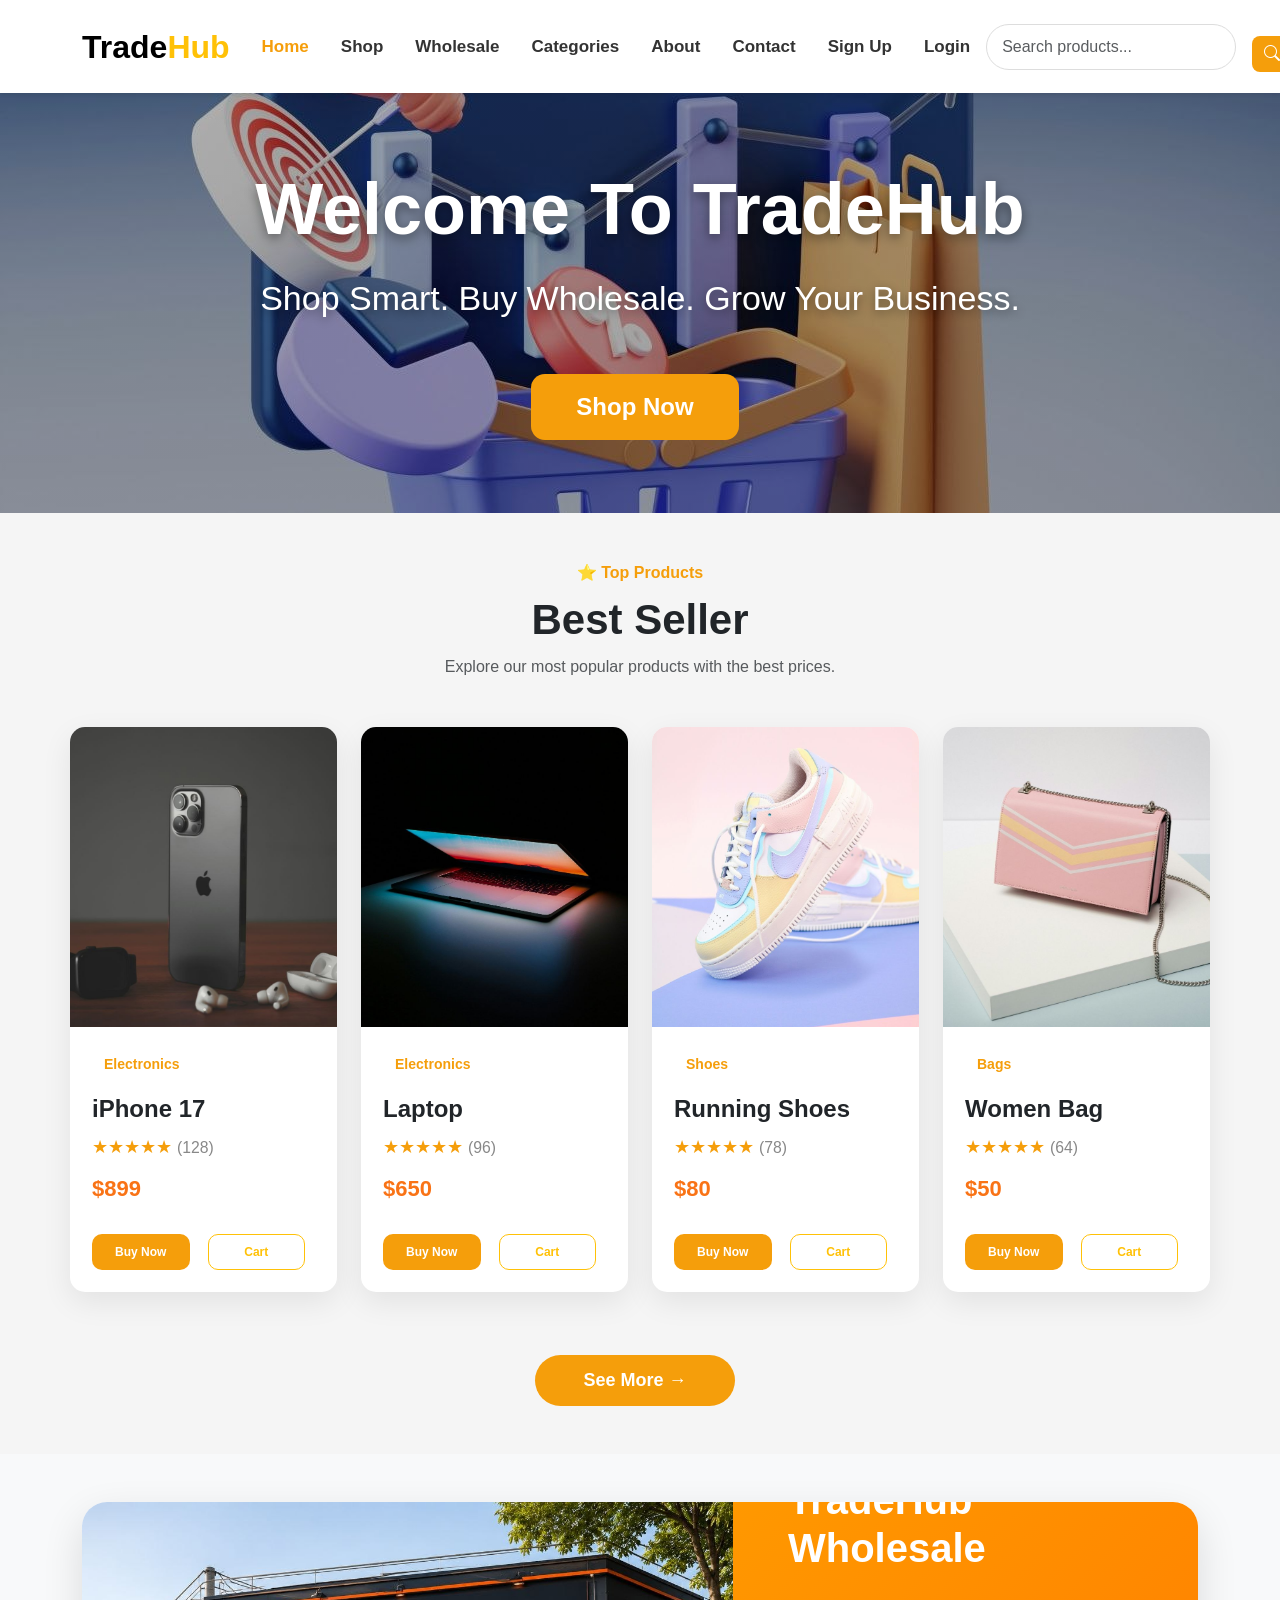
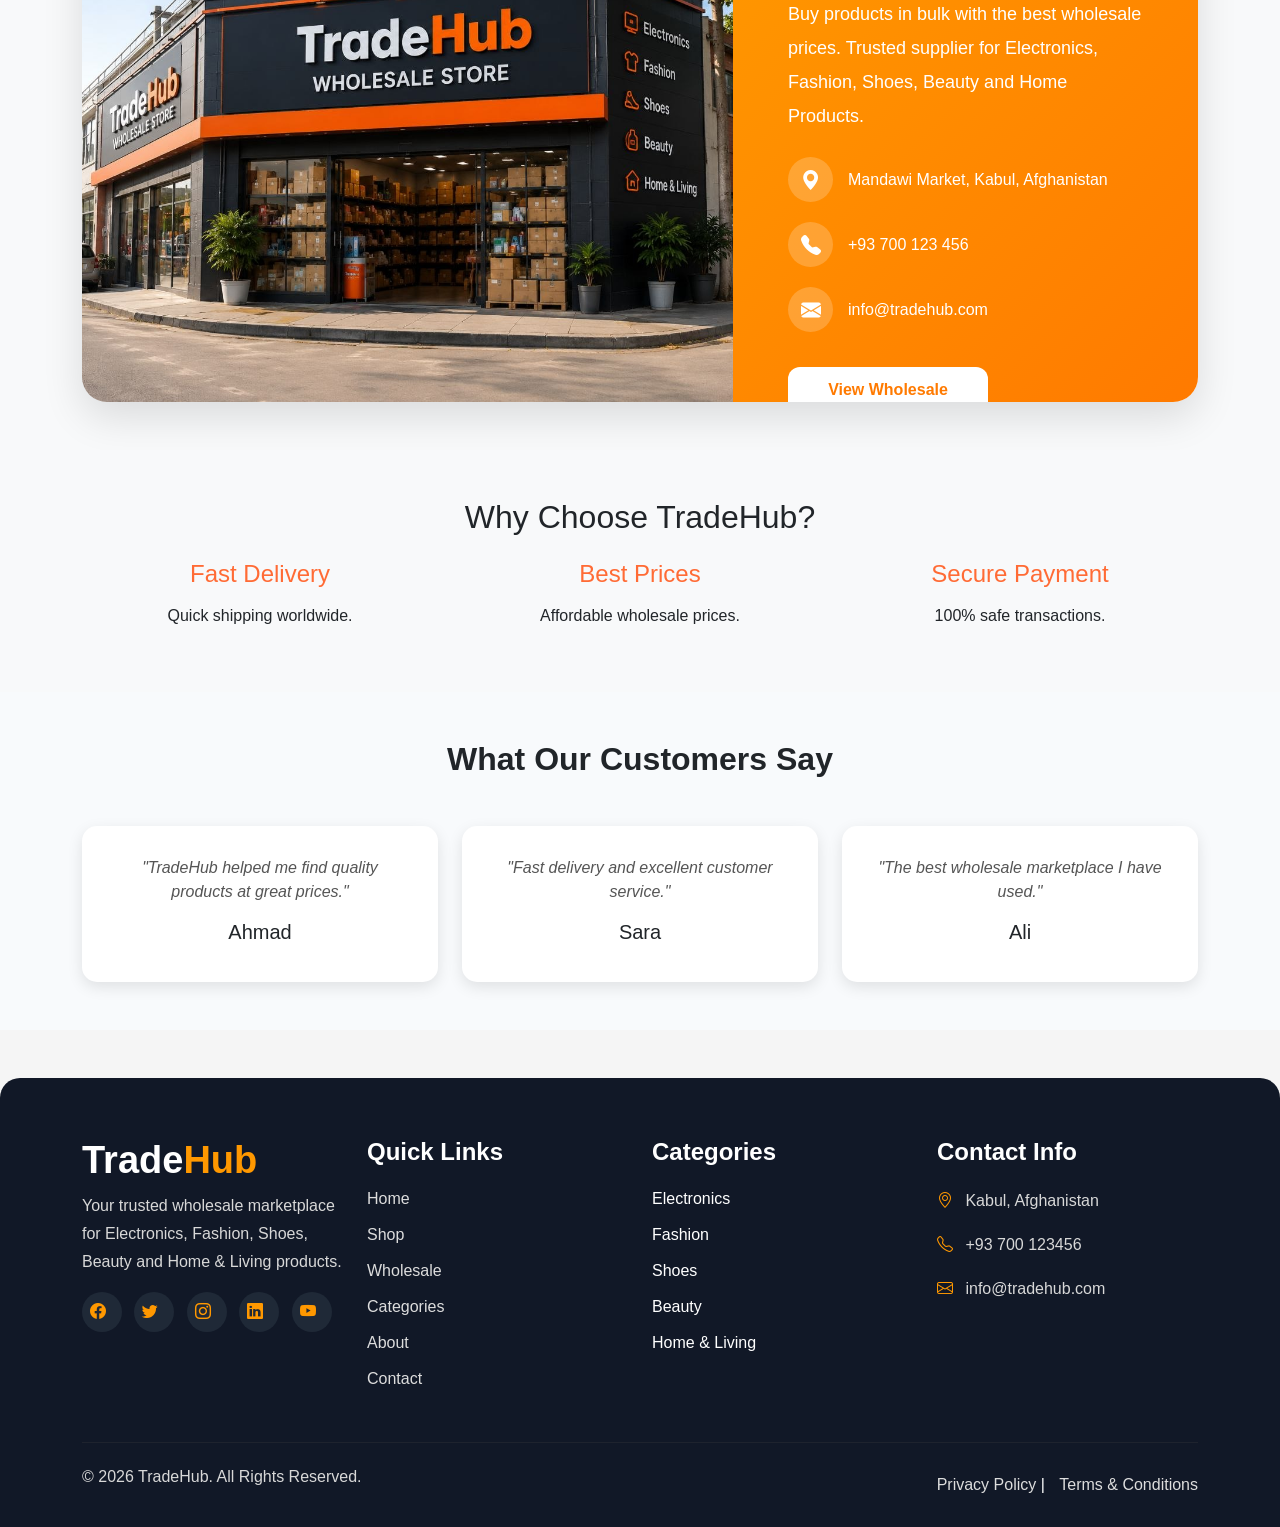
==== commit 09bb5eba: "Update code" ====
--- a/index.html
+++ b/index.html
@@ -15,23 +15,32 @@
 </head>
 
 <body>
-
-<!-- Navbar -->
-<nav class="navbar navbar-expand-lg navbar-light bg-white shadow-sm">
+<nav class="navbar navbar-expand-lg bg-white shadow-sm sticky-top">
+
     <div class="container">
-       <a class="navbar-brand fw-bold fs-2" href="#">
-       Trade<span class="text-warning">Hub</span>
-       </a>
-
-        <button class="navbar-toggler" type="button" data-bs-toggle="collapse" data-bs-target="#navbarNav">
+
+        <!-- Logo -->
+        <a class="navbar-brand fw-bold fs-2" href="index.html">
+            Trade<span class="text-warning">Hub</span>
+        </a>
+
+        <!-- Mobile Button -->
+        <button class="navbar-toggler"
+                type="button"
+                data-bs-toggle="collapse"
+                data-bs-target="#navbarNav">
+
             <span class="navbar-toggler-icon"></span>
+
         </button>
 
+        <!-- Menu -->
         <div class="collapse navbar-collapse" id="navbarNav">
 
             <ul class="navbar-nav mx-auto">
-                <li class="nav-item">
-                    <a class="nav-link active " href="#">Home</a>
+
+                <li class="nav-item">
+                    <a class="nav-link active" href="index.html">Home</a>
                 </li>
 
                 <li class="nav-item">
@@ -49,54 +58,64 @@
                 <li class="nav-item">
                     <a class="nav-link" href="about.html">About</a>
                 </li>
-				<li class="nav-item">
-				<a class="nav-link" href="contact.html">Contact</a>
-				</li>
-				
-				<li class="nav-item">
-					<a class="nav-link" href="signup.html">Sign UP</a>
-				
-				</li>
-				<li class="nav-item">
-				<a class="nav-link" href="login.html">Login</a>
-				</li>
+
+                <li class="nav-item">
+                    <a class="nav-link" href="contact.html">Contact</a>
+                </li>
+
+                <li class="nav-item">
+                    <a class="nav-link" href="signup.html">Sign Up</a>
+                </li>
+
+                <li class="nav-item">
+                    <a class="nav-link" href="login.html">Login</a>
+                </li>
 
             </ul>
 
-           <div class="d-flex align-items-center">
-
-    <!-- Search -->
-    <div class="search-box me-3">
-        <input type="text" placeholder="Search products...">
-        <button>
-            🔍
-        </button>
-    </div>
-
-    <!-- Cart -->
-    <a href="cart.html" class="cart-btn">
-        🛒 Cart
-        <span class="cart-count">3</span>
-    </a>
-
-</div>
-
-        </div>
-    </div>
+            <!-- Search -->
+            <form class="d-flex me-3">
+
+                <input class="form-control"
+                       type="search"
+                       placeholder="Search products...">
+
+            </form>
+
+            <!-- Search Button -->
+            <button class="btn btn-warning me-2">
+
+                <i class="bi bi-search"></i>
+
+            </button>
+
+            <!-- Cart -->
+
+            <a href="cart.html"
+               class="btn btn-warning position-relative rounded-circle">
+
+                <i class="bi bi-cart"></i>
+
+            </a>
+
+        </div>
+
+    </div>
+
 </nav>
 
 <!-- Hero Section -->
-<section class="hero text-white" >
+<section class="hero" >
     <div class="container">
-        <h1 class="display-4 fw-bold">
+        <h1>
             Welcome To TradeHub
         </h1>
 
-        <p class="lead">
+        <p>
             Shop Smart. Buy Wholesale. Grow Your Business.
         </p>
 
-        <a href="#" class="btn btn-warning btn-lg">
+        <a href="shop.html" class="btn">
             Shop Now
         </a>
     </div>
@@ -104,210 +123,266 @@
 	<!-- Best Seller -->
 <section class="container py-5 best-seller">
 
-    <h2 class="text-center mb-4">Best Seller</h2>
-
-    <div class="row g-3 justify-content-center">
-
-        <!-- Card 1 -->
-        <div class="col-lg-2 col-md-4 col-sm-6">
-            <div class="card h-100">
+    <div class="text-center mb-5">
+        <span class="seller-subtitle">⭐ Top Products</span>
+        <h2 class="seller-title">Best Seller</h2>
+        <p class="text-muted">
+            Explore our most popular products with the best prices.
+        </p>
+    </div>
+
+    <div class="row g-4">
+
+        <!-- Product 1 -->
+        <div class="col-lg-3 col-md-6">
+            <div class="card product-card">
                 <img src="images/phone3.jpg" class="card-img-top">
-                <div class="card-body text-center">
-                    <h6>iPhone 17</h6>
-
-                    <div class="text-warning mb-2">
+
+                <div class="card-body">
+
+                    <span class="badge bg-warning text-dark mb-2">
+                        Electronics
+                    </span>
+
+                    <h4>iPhone 17</h4>
+
+                    <div class="rating">
                         ★★★★★
-                    </div>
-
-                    <p>$899</p>
-
-                    <div class="d-flex justify-content-center gap-2">
-                        <a href="product.html" class="btn btn-warning btn-sm">
+                        <small>(128)</small>
+                    </div>
+
+                    <h3 class="price">$899</h3>
+
+                    <div class="d-flex gap-2 mt-3">
+
+                        <a href="product.html"
+                           class="btn btn-warning flex-fill">
                             Buy Now
                         </a>
 
-                        <a href="cart.html" class="btn btn-outline-warning btn-sm">
+                        <a href="cart.html"
+                           class="btn btn-outline-warning flex-fill">
                             Cart
                         </a>
-                    </div>
-                </div>
-            </div>
-        </div>
-
-        <!-- Card 2 -->
-        <div class="col-lg-2 col-md-4 col-sm-6">
-            <div class="card h-100">
+
+                    </div>
+
+                </div>
+            </div>
+        </div>
+
+        <!-- Product 2 -->
+        <div class="col-lg-3 col-md-6">
+
+            <div class="card product-card">
+
                 <img src="images/labtop.jpg" class="card-img-top">
-                <div class="card-body text-center">
-                    <h6>Laptop</h6>
-
-                    <div class="text-warning mb-2">
+
+                <div class="card-body">
+
+                    <span class="badge bg-warning text-dark mb-2">
+                        Electronics
+                    </span>
+
+                    <h4>Laptop</h4>
+
+                    <div class="rating">
                         ★★★★★
-                    </div>
-
-                    <p>$650</p>
-
-                    <div class="d-flex justify-content-center gap-2">
-                        <a href="product.html" class="btn btn-warning btn-sm">
+                        <small>(96)</small>
+                    </div>
+
+                    <h3 class="price">$650</h3>
+
+                    <div class="d-flex gap-2 mt-3">
+
+                        <a href="#" class="btn btn-warning flex-fill">
                             Buy Now
                         </a>
 
-                        <a href="cart.html" class="btn btn-outline-warning btn-sm">
+                        <a href="#" class="btn btn-outline-warning flex-fill">
                             Cart
                         </a>
-                    </div>
-                </div>
-            </div>
-        </div>
-
-        <!-- Card 3 -->
-        <div class="col-lg-2 col-md-4 col-sm-6">
-            <div class="card h-100">
-                <img src="images/watch1.jpg" class="card-img-top">
-                <div class="card-body text-center">
-                    <h6>Smart Watch</h6>
-
-                    <div class="text-warning mb-2">
+
+                    </div>
+
+                </div>
+
+            </div>
+
+        </div>
+
+        <!-- Product 3 -->
+        <div class="col-lg-3 col-md-6">
+
+            <div class="card product-card">
+
+                <img src="images/shoes3.jpg" class="card-img-top">
+
+                <div class="card-body">
+
+                    <span class="badge bg-warning text-dark mb-2">
+                        Shoes
+                    </span>
+
+                    <h4>Running Shoes</h4>
+
+                    <div class="rating">
                         ★★★★★
-                    </div>
-
-                    <p>$120</p>
-
-                    <div class="d-flex justify-content-center gap-2">
-                        <a href="product.html" class="btn btn-warning btn-sm">
+                        <small>(78)</small>
+                    </div>
+
+                    <h3 class="price">$80</h3>
+
+                    <div class="d-flex gap-2 mt-3">
+
+                        <a href="#" class="btn btn-warning flex-fill">
                             Buy Now
                         </a>
 
-                        <a href="cart.html" class="btn btn-outline-warning btn-sm">
+                        <a href="#" class="btn btn-outline-warning flex-fill">
                             Cart
                         </a>
-                    </div>
-                </div>
-            </div>
-        </div>
-
-        <!-- Card 4 -->
-        <div class="col-lg-2 col-md-4 col-sm-6">
-            <div class="card h-100">
-                <img src="images/shoes3.jpg" class="card-img-top">
-                <div class="card-body text-center">
-                    <h6>Running Shoes</h6>
-
-                    <div class="text-warning mb-2">
+
+                    </div>
+
+                </div>
+
+            </div>
+
+        </div>
+
+        <!-- Product 4 -->
+        <div class="col-lg-3 col-md-6">
+
+            <div class="card product-card">
+
+                <img src="images/bags5.jpg" class="card-img-top">
+
+                <div class="card-body">
+
+                    <span class="badge bg-warning text-dark mb-2">
+                        Bags
+                    </span>
+
+                    <h4>Women Bag</h4>
+
+                    <div class="rating">
                         ★★★★★
-                    </div>
-
-                    <p>$80</p>
-
-                    <div class="d-flex justify-content-center gap-2">
-                        <a href="product.html" class="btn btn-warning btn-sm">
+                        <small>(64)</small>
+                    </div>
+
+                    <h3 class="price">$50</h3>
+
+                    <div class="d-flex gap-2 mt-3">
+<a href="#" class="btn btn-warning flex-fill">
                             Buy Now
                         </a>
 
-                        <a href="cart.html" class="btn btn-outline-warning btn-sm">
+                        <a href="#" class="btn btn-outline-warning flex-fill">
                             Cart
                         </a>
-                    </div>
-                </div>
-            </div>
-        </div>
-
-        <!-- Card 5 -->
-        <div class="col-lg-2 col-md-4 col-sm-6">
-            <div class="card h-100">
-                <img src="images/bags5.jpg" class="card-img-top">
-                <div class="card-body text-center">
-                    <h6>Women Bag</h6>
-
-                    <div class="text-warning mb-2">
-                        ★★★★★
-                    </div>
-
-                    <p>$50</p>
-					
-                     <div class="d-flex justify-content-center gap-2">
-                        <a href="product.html" class="btn btn-warning btn-sm">
-                            Buy Now
-                        </a>
-
-                        <a href="cart.html" class="btn btn-outline-warning btn-sm">
-                            Cart
-                        </a>
-                    </div>
-                </div>
-            </div>
-        </div>
-
-        <!-- Card 6 -->
-        <div class="col-lg-2 col-md-4 col-sm-6">
-            <div class="card h-100">
-                <img src="images/fashion5.jpg" class="card-img-top">
-                <div class="card-body text-center">
-                    <h6>Makeup Kit</h6>
-
-                    <div class="text-warning mb-2">
-                        ★★★★★
-                    </div>
-
-                    <p>$35</p>
-
-                    <div class="d-flex justify-content-center gap-2">
-                        <a href="product.html" class="btn btn-warning btn-sm">
-                            Buy Now
-                        </a>
-
-                        <a href="cart.html" class="btn btn-outline-warning btn-sm">
-                            Cart
-                        </a>
-                    </div>
-                </div>
-            </div>
-        </div>
-
-    </div>
-
-    <div class="text-center mt-4">
-        <a href="shop.html" class="btn btn-warning">
-            See More
+
+                    </div>
+
+                </div>
+
+            </div>
+
+        </div>
+
+    </div>
+
+    <div class="text-center mt-5">
+
+        <a href="shop.html"
+           class="btn btn-warning btn-lg px-5">
+            See More →
         </a>
-    </div>
-
-</section>
-<section class="container wholesale-section">
-
-    <div class="card wholesale-card border-0">
-
-        <div class="row g-0 align-items-center">
-
-            <div class="col-lg-6">
-                <img src="images/background3.jpg" alt="">
-            </div>
-
-            <div class="col-lg-6 wholesale-content">
-
-                <h2>TradeHub Wholesale </h2>
-                  Buy products in bulk with the best wholesale prices.
-                    Trusted supplier for Electronics, Fashion, Shoes,
-                    Beauty and Home Products.
-                </p>
-
-                <p class="location">
-                    📍 Mandawi Market, Kabul, Afghanistan
-                </p>
-
-                <p class="phone">
-                    📞 +93 700 123 456
-                </p>
-
-                <a href="wholesale.html" class="btn">
-                    View Wholesale →
-                </a>
-
-            </div>
-
-        </div>
-
-    </div>
+
+    </div>
+
+</section> 
+<section class="wholesale-section py-5">
+
+<div class="container">
+
+<div class="wholesale-card">
+
+<div class="row g-0">
+
+<!-- Left Image -->
+
+<div class="col-lg-7">
+
+<div class="wholesale-image">
+
+<img src="images/background3.jpg" class="img-fluid" alt="Wholesale">
+
+</div>
+
+</div>
+
+<!-- Right Content -->
+
+<div class="col-lg-5">
+
+<div class="wholesale-content">
+
+<h2>TradeHub Wholesale</h2>
+
+<p class="mb-4">
+
+Buy products in bulk with the best wholesale prices.
+Trusted supplier for Electronics, Fashion, Shoes,
+Beauty and Home Products.
+
+</p>
+
+<div class="info">
+
+<div class="info-item">
+
+<i class="bi bi-geo-alt-fill"></i>
+
+<span>Mandawi Market, Kabul, Afghanistan</span>
+
+</div>
+
+<div class="info-item">
+
+<i class="bi bi-telephone-fill"></i>
+
+<span>+93 700 123 456</span>
+
+</div>
+
+<div class="info-item">
+
+<i class="bi bi-envelope-fill"></i>
+
+<span>info@tradehub.com</span>
+
+</div>
+
+</div>
+
+<a href="wholesale.html" class="btn wholesale-btn">
+
+View Wholesale
+
+<i class="bi bi-arrow-right ms-2"></i>
+
+</a>
+
+</div>
+
+</div>
+
+</div>
+
+</div>
+
+</div>
 
 </section>
 <section class="bg-light py-5">
--- a/style.css
+++ b/style.css
@@ -9,122 +9,291 @@
     background:#f5f5f5; 
     font-family:Arial,sans-serif;
 }
-/* =====================
-Navbar
-===================== */
+/* ===========================
+        NAVBAR
+=========================== */
 
 .navbar{
+    background:#fff;
     padding:15px 0;
-    background:#fff;
+    box-shadow:0 2px 10px rgba(0,0,0,.08);
 }
 
 .navbar-brand{
-    font-size:34px;
+    font-size:38px;
     font-weight:700;
 }
 
 .navbar-brand span{
-    color:#ff9800;
-}
-
-.nav-link{
-    font-weight:500;
+    color:#f59e0b;
+}
+
+/* Menu */
+
+.navbar-nav{
+    margin:auto;
+}
+
+.navbar-nav .nav-item{
+    margin:0 8px;
+}
+
+.navbar-nav .nav-link{
     color:#333;
-    margin:0 10px;
+    font-size:17px;
+    font-weight:600;
     transition:.3s;
-}
-
-.nav-link:hover{
-    color:#ff9800;
-}
-
-.nav-link.active{
-    color:#ff9800 !important;
-}
-
-/* Hero Section */
+    white-space:nowrap;
+}
+
+.navbar-nav .nav-link:hover{
+    color:#f59e0b;
+}
+
+.navbar-nav .nav-link.active{
+    color:#f59e0b !important;
+}
+
+/* Search */
+
+form.d-flex{
+    width:250px;
+}
+
+.navbar .form-control{
+    border-radius:30px;
+    border:1px solid #ddd;
+    padding:10px 15px;
+}
+
+ .navbar .form-control:focus{
+    border-color:#f59e0b;
+    box-shadow:none;
+}
+
+/* Search Button */
+
+.btn-warning{
+    background:#f59e0b;
+    border:none;
+    color:#fff;
+    transition:.3s;
+}
+
+.btn-warning:hover{
+    background:#f59e0b;
+    color:#fff;
+}
+
+/* Cart */
+
+.btn.rounded-circle{
+    width:48px;
+    height:48px;
+    display:flex;
+    align-items:center;
+    justify-content:center;
+    font-size:20px;
+}
+
+.badge{
+    font-size:11px;
+}
+
+/* Mobile */
+
+@media (max-width:991px){
+
+    .navbar-nav{
+        text-align:center;
+        margin-top:20px;
+    }
+
+    .navbar-nav .nav-item{
+        margin:8px 0;
+    }
+
+    form.d-flex{
+        width:100%;
+        margin-top:15px;
+    }
+
+    .btn-warning{
+        margin-top:10px;
+    }
+
+}
+/* ================= HERO ================= */
+
 .hero{
-    height:400px;
-    background-image:url("images/onlineshope.jpg");
-    background-size:cover;
-    background-position:center;
-	background-repeat: no-repeat;
-    display:flex;
-    justify-content:center;
-    align-items:center;
-    text-align:center;	
+    background: linear-gradient(rgba(0,0,0,.30),rgba(0,0,0,.30)),
+                url("images/onlineshope.jpg");
+    background-size: cover;
+    background-position: center;
+    background-repeat: no-repeat;
+
+    height: 420px;
+
+    display: flex;
+    justify-content: center;
+    align-items: center;
+    text-align: center;
+
+    color: #fff;
 }
 
 .hero h1{
-	text-shadow: 2px 2px 10px rgba(0,0,0,0.8);
-    font-size:60px;
-    font-weight:bold;
-	animation: slideDown 1.s ease;
-}
+    font-size: 72px;
+    font-weight: 800;
+    margin-bottom: 20px;
+
+    text-shadow:0 4px 12px rgba(0,0,0,.4);
+}
+
 .hero p{
-	text-shadow: 1px 1px 8px rgba(0,0,0,0.8);
-	font-size: 22px;
-	margin: 20px 0;
-}
-@keyframes slideDown{
-	from{
-		opacity: 0;
-		transform: translateY(-50px);
-	}
-	to{
-		opacity: 1;
-		transform: translateY(0)
-	}
-}
-/* ===========================
-   Category Cards
-=========================== */
-
-.card{
-    border: none;
-    border-radius: 15px;
-    overflow: hidden;
-    box-shadow: 0 5px 15px rgba(0,0,0,.10);
-    transition: .3s;
-}
-
-.card:hover{
-    transform: translateY(-8px);
-}
-
-.card img{
-    width: 100%;
-    height: 220px;
-    object-fit: cover;
-}
-
-/* ===========================
-   Best Seller
-=========================== */
+    font-size: 34px;
+    margin-bottom: 35px;
+
+    text-shadow:0 3px 10px rgba(0,0,0,.4);
+}
+
+.hero .btn{
+    background:#f59e0b;
+    color:#fff;
+
+    padding:15px 45px;
+
+    font-size:24px;
+    font-weight:700;
+
+    border:none;
+    border-radius:14px;
+
+    transition:.3s;
+}
+
+.hero .btn:hover{
+    background:#d97706;
+    transform:translateY(-5px);
+}
+/* Mobile */
+
+@media(max-width:768px){
+
+.hero{
+    height:420px;
+    padding:20px;
+}
+
+.hero h1{
+    font-size:38px;
+}
+
+.hero p{
+    font-size:20px;
+}
+
+.hero .btn{
+    padding:12px 30px;
+    font-size:18px;
+}
+
+}
+
+/*==========================
+   BEST SELLER
+==========================*/
 
 .best-seller{
-    padding:70px 0;
-}
-
-.best-seller .card{
-    border-radius:15px;
+    padding:80px 0;
+    
+}
+
+.seller-subtitle{
+    display:inline-block;
+    color:#f59e0b;
+    font-weight:700;
+    margin-bottom:10px;
+}
+
+.seller-title{
+    font-size:42px;
+    font-weight:700;
+    margin-bottom:10px;
+}
+
+.product-card{
+    border:none;
+    border-radius:18px;
     overflow:hidden;
-    min-height:420px;
-}
-
-.best-seller .card img{
+    box-shadow:0 10px 30px rgba(0,0,0,.08);
+    transition:.35s;
+    height:100%;
+}
+
+.product-card:hover{
+    transform:translateY(-10px);
+    box-shadow:0 18px 40px rgba(0,0,0,.15);
+}
+
+.product-card img{
     width:100%;
-    height:220px;
+    height:300px;
     object-fit:cover;
 }
 
-.best-seller h6{
+.product-card .card-body{
+    padding:22px;
+}
+
+.product-card h4{
+    font-size:24px;
     font-weight:700;
-}
-
-.best-seller p{
+    margin-top:8px;
+    margin-bottom:10px;
+}
+
+.rating{
+    color:#f59e0b;
+    font-size:18px;
+    margin-bottom:15px;
+}
+
+.rating small{
+    color:#888;
+}
+
+.price{
+    font-size:30px;
+    color:#f59e0b;
+    font-weight:700;
+    margin-bottom:15px;
+}
+
+.product-card .btn{
+    border-radius:10px;
     font-weight:600;
-    margin-bottom:12px;
+    padding:10px 15px;
+}
+
+.product-card .btn-warning{
+    background:#f59e0b;
+    border:none;
+}
+
+.product-card .btn-warning:hover{
+    background:#d97706;
+}
+
+.product-card .btn-outline-warning:hover{
+    background:#f59e0b;
+    color:#fff;
+}
+
+.best-seller .btn-lg{
+    padding:12px 40px;
+    border-radius:30px;
+    font-size:18px;
 }
 
 /* ===========================
@@ -151,67 +320,182 @@
     color:#fff;
 }
 
-/* Wholesale Card */
+/*==========================
+   WHOLESALE CARD
+==========================*/
 
 .wholesale-section{
     padding:80px 0;
+    background:#f8f9fa;
 }
 
 .wholesale-card{
-    background:#f59e0b;
+
+    background:#fff;
+
     border-radius:25px;
+
     overflow:hidden;
-    box-shadow:0 15px 35px rgba(0,0,0,.15);
-}
-.wholesale-card .row{
-	margin: 0;
-}
-.wholesale-card .col-lg-6{
-	padding: 0;
-}
-
-.wholesale-card img{
+
+    box-shadow:0 15px 40px rgba(0,0,0,.12);
+
+}
+
+/* Image */
+
+.wholesale-image{
+
+    height:500px;
+
+}
+
+.wholesale-image img{
+
     width:100%;
-	height: 100%;
-    height:450px;
+
+    height:100%;
+
     object-fit:cover;
-}
+
+    display:block;
+
+}
+
+/* Content */
 
 .wholesale-content{
-    padding:60px 60px 60px 90px;
+
+    height:500px;
+
+    background:linear-gradient(135deg,#ff9800,#ff7a00);
+
     color:#fff;
+
+    padding:55px;
+
+    display:flex;
+
+    flex-direction:column;
+
+    justify-content:center;
+
 }
 
 .wholesale-content h2{
-    font-size:42px;
+
+    font-size:40px;
+
     font-weight:700;
+
+    margin-bottom:25px;
+	margin-top: 10px;
+
+}
+
+.wholesale-content p{
+
+    font-size:18px;
+
+    line-height:34px;
+
+    margin-bottom:30px;
+
+}
+
+/* Info */
+
+.info-item{
+
+    display:flex;
+
+    align-items:center;
+
     margin-bottom:20px;
-}
-
-.wholesale-content p{
-    font-size:18px;
-    line-height:1.8;
-    margin-bottom:30px;
-}
-
-.wholesale-content .location,
-.wholesale-content .phone{
-    font-weight:600;
-}
-
-.wholesale-content .btn{
-    margin-top:40px;
-    padding:14px 35px;
+
+}
+
+.info-item i{
+
+    width:45px;
+
+    height:45px;
+
+    border-radius:50%;
+
+    background:rgba(255,255,255,.2);
+
+    display:flex;
+
+    justify-content:center;
+
+    align-items:center;
+
+    margin-right:15px;
+
+    font-size:20px;
+
+}
+
+/* Button */
+
+.wholesale-btn{
+
+    margin-top:25px;
+
+    background:#fff;
+
+    color:#ff7a00;
+
+    width:200px;
+
+    padding:10px 25px;
+
     border-radius:12px;
-    background:#fff;
-    color:#ff7a00;
-    font-weight:bold;
-    border:none;
-}
-
-.wholesale-content .btn:hover{
+
+    font-weight:700;
+
+    transition:.3s;
+
+}
+
+.wholesale-btn:hover{
+
     background:#222;
+
     color:#fff;
+
+}
+
+/* Responsive */
+
+@media(max-width:992px){
+
+.wholesale-image{
+
+height:300px;
+
+}
+
+.wholesale-content{
+
+height:auto;
+
+padding:40px;
+
+}
+
+.wholesale-content h2{
+
+font-size:34px;
+
+}
+
+.wholesale-btn{
+
+width:100%;
+
+}
+
 }
 
 /* ===========================
@@ -407,7 +691,7 @@
 }
 .card-img-top{
 	height: 220px;
-	object-fit: cover;
+ 	object-fit: cover;
 }
 .badge{
 	font-size: 14px;
@@ -462,37 +746,37 @@
 }
 
 .filter-section{
-	background: #fff;
-	padding: 20px;
-	border-radius: 15px;
-	box-shadow: 0 5px 15px rgba(0,0,0,0.08);
-	margin-top: 30px;
-	margin-bottom: 40px;
-}
-.products-section{
-	margin-top: 20px;
-}
+    padding:25px 0;
+}
+
+.filter-section .d-flex{
+    flex-wrap:nowrap !important;
+    overflow-x:auto;
+    white-space:nowrap;
+}
+
 .filter-btn{
-	border: none;
-	background: #f3f4f6;
-	color: #111827;
-	padding: 10px 20px;
-	border-radius: 30px;
-	font-weight: 500;
-	transition: .3s;
-}
+    border:none;
+    background:transparent;
+    padding:10px 18px;
+    border-radius:30px;
+    transition:.3s;
+    flex-shrink:0;
+}
+
+.filter-btn.active{
+    background:#f59e0b;
+    color:#fff;
+}
+
 .filter-btn:hover{
-	background: #f59e0b;
-	color: #fff;
-}
-.filter-btn.active{
-	background: #f59e0b;
-	color: #fff;
-}
+    background:#f59e0b;
+    color:#fff;
+}
+
 .filter-title{
-	font-weight: 700;
-	color: #111872;
-	margin-right: 10px;
+    font-weight:700;
+    flex-shrink:0;
 }
 .hero-shop .btn-warning{
 	padding: 12px 35px;
@@ -668,24 +952,172 @@
 }
 
 }
-
-
-
-
-
-
-
-
-
-
-
-
-
-
-
-
-
-
-
-
-
+.shop-banner{
+
+    background:linear-gradient(135deg,#fff7eb,#ffe2b8);
+
+    border-radius:30px;
+
+    padding:80px 60px;
+
+    margin:40px 0;
+
+}
+
+.sale-badge{
+
+    background:#fff;
+
+    color:#ff8800;
+
+    padding:10px 22px;
+
+    border-radius:50px;
+
+    font-weight:600;
+
+    display:inline-block;
+
+}
+
+.shop-banner h1{
+
+    font-size:55px;
+
+    font-weight:800;
+
+}
+
+.shop-banner h1 span{
+
+    color:#ff8800;
+
+}
+
+.shop-banner p{
+
+    color:#666;
+
+    font-size:19px;
+
+    line-height:32px;
+
+}
+
+.shop-banner img{
+
+    max-width:100%;
+
+    border-radius:25px;
+
+}
+
+.banner-features{
+
+    display:flex;
+
+    gap:30px;
+
+    font-weight:600;
+
+}
+/* =====================================
+      HOME HERO (فقط صفحه اصلی)
+===================================== */
+
+.home-hero{
+    background:linear-gradient(135deg,#fff7ed,#fde68a);
+    padding:90px 0;
+    overflow:hidden;
+}
+
+.home-hero-tag{
+    display:inline-block;
+    background:#fff;
+    color:#f59e0b;
+    padding:10px 20px;
+    border-radius:30px;
+    font-weight:700;
+    margin-bottom:25px;
+}
+
+.home-hero-title{
+    font-size:60px;
+    font-weight:800;
+    color:#222;
+}
+
+.home-hero-title span{
+    color:#f59e0b;
+}
+
+.home-hero-text{
+    font-size:22px;
+    color:#666;
+    margin:25px 0;
+}
+
+.home-hero-products{
+    position:relative;
+    width:500px;
+    height:420px;
+    margin:auto;
+}
+
+.home-hero-products img{
+    position:absolute;
+    transition:.4s;
+}
+
+.home-hero-products img:hover{
+    transform:scale(1.06);
+}
+
+/* Laptop */
+
+.home-laptop{
+    width:360px;
+    top:20px;
+    left:80px;
+}
+
+/* Phone */
+
+.home-phone{
+    width:150px;
+    left:10px;
+    bottom:20px;
+}
+
+/* Watch */
+
+.home-watch{
+    width:110px;
+    right:0;
+    top:30px;
+}
+
+/* Bag */
+
+.home-bag{
+    width:170px;
+    right:30px;
+    bottom:0;
+}
+
+
+
+
+
+
+
+
+
+
+
+
+
+
+
+
+
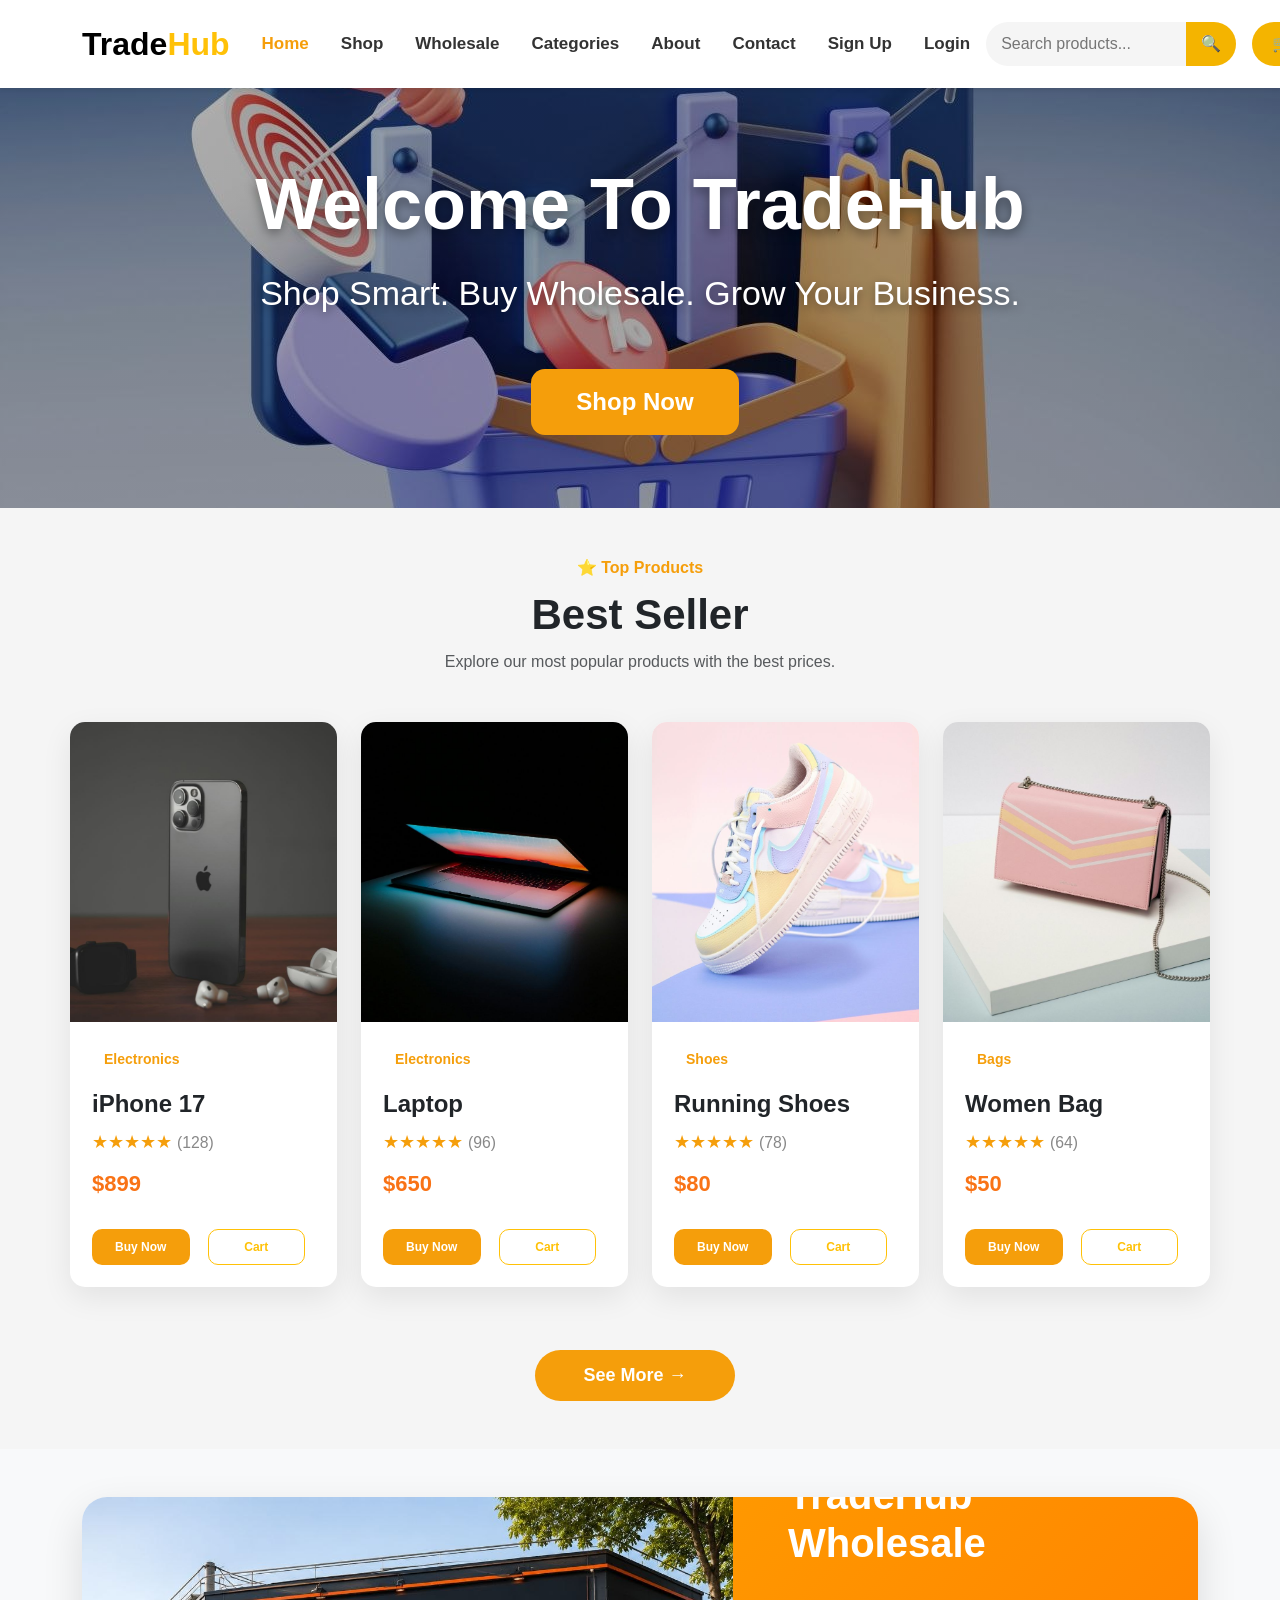
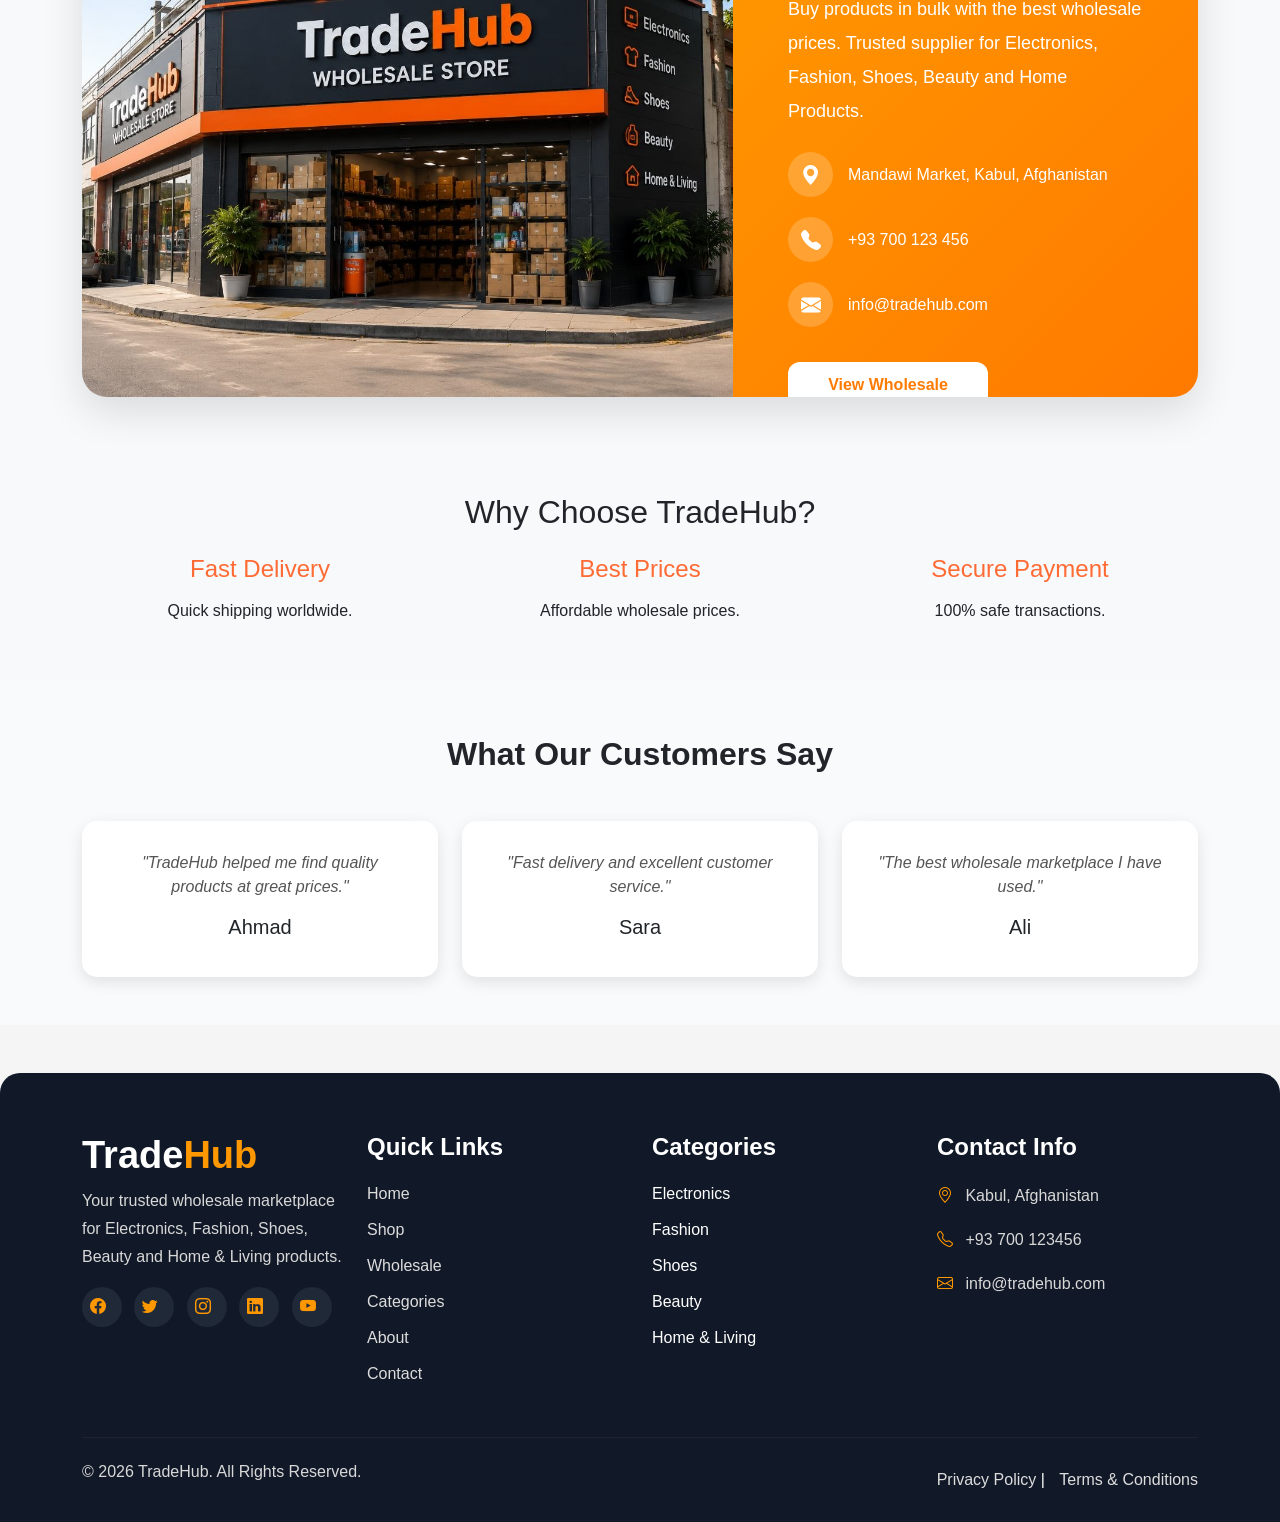
==== commit b054ac65: "New code" ====
--- a/index.html
+++ b/index.html
@@ -72,33 +72,19 @@
                 </li>
 
             </ul>
-
-            <!-- Search -->
-            <form class="d-flex me-3">
-
-                <input class="form-control"
-                       type="search"
-                       placeholder="Search products...">
-
-            </form>
-
-            <!-- Search Button -->
-            <button class="btn btn-warning me-2">
-
-                <i class="bi bi-search"></i>
-
-            </button>
-
-            <!-- Cart -->
-
-            <a href="cart.html"
-               class="btn btn-warning position-relative rounded-circle">
-
-                <i class="bi bi-cart"></i>
-
-            </a>
-
-        </div>
+    <div class="search-box me-3">
+        <input type="text" placeholder="Search products...">
+        <button>
+            🔍
+        </button>
+    </div>
+
+    <!-- Cart -->
+    <a href="cart.html" class="cart-btn">
+        🛒 
+    </a>
+
+</div>
 
     </div>
 
--- a/style.css
+++ b/style.css
@@ -1022,13 +1022,14 @@
 
 }
 /* =====================================
-      HOME HERO (فقط صفحه اصلی)
+      HOME HERO (shop)
 ===================================== */
 
 .home-hero{
     background:linear-gradient(135deg,#fff7ed,#fde68a);
     padding:90px 0;
     overflow:hidden;
+	height: 500px;
 }
 
 .home-hero-tag{
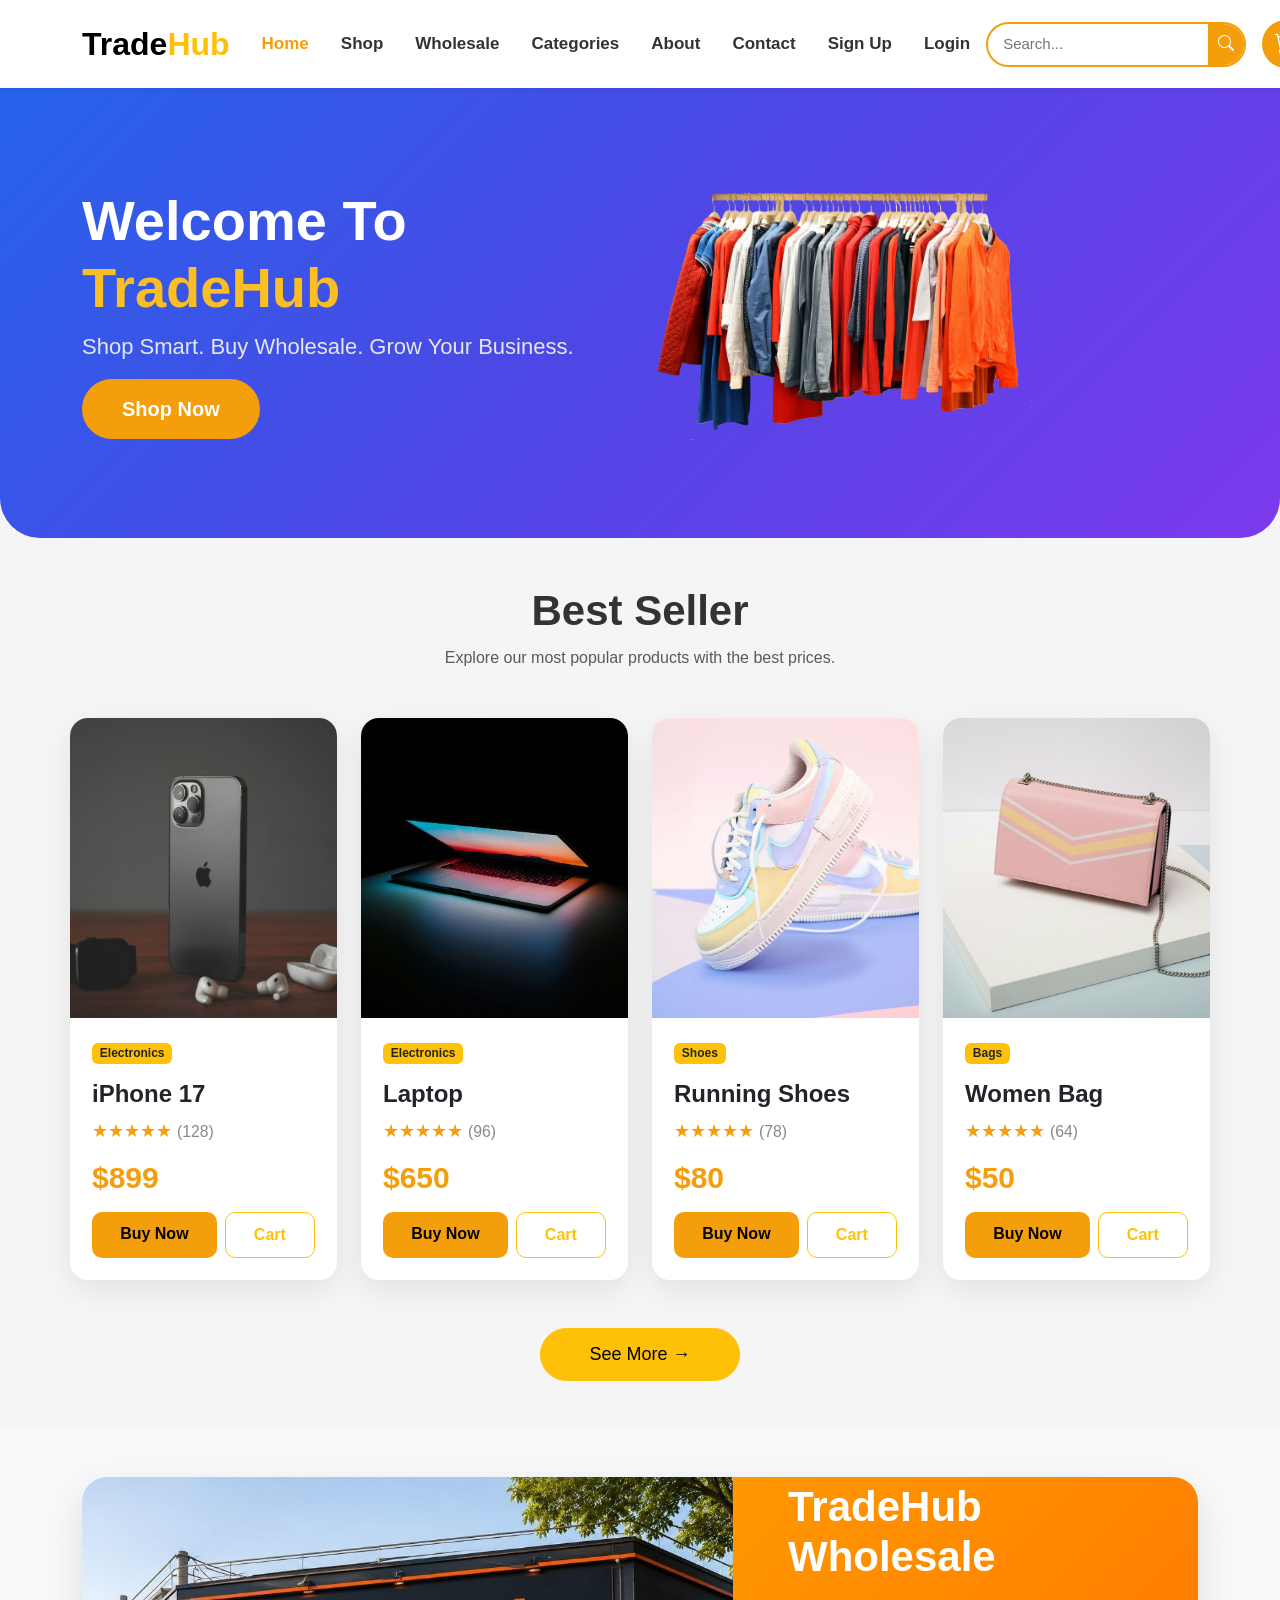
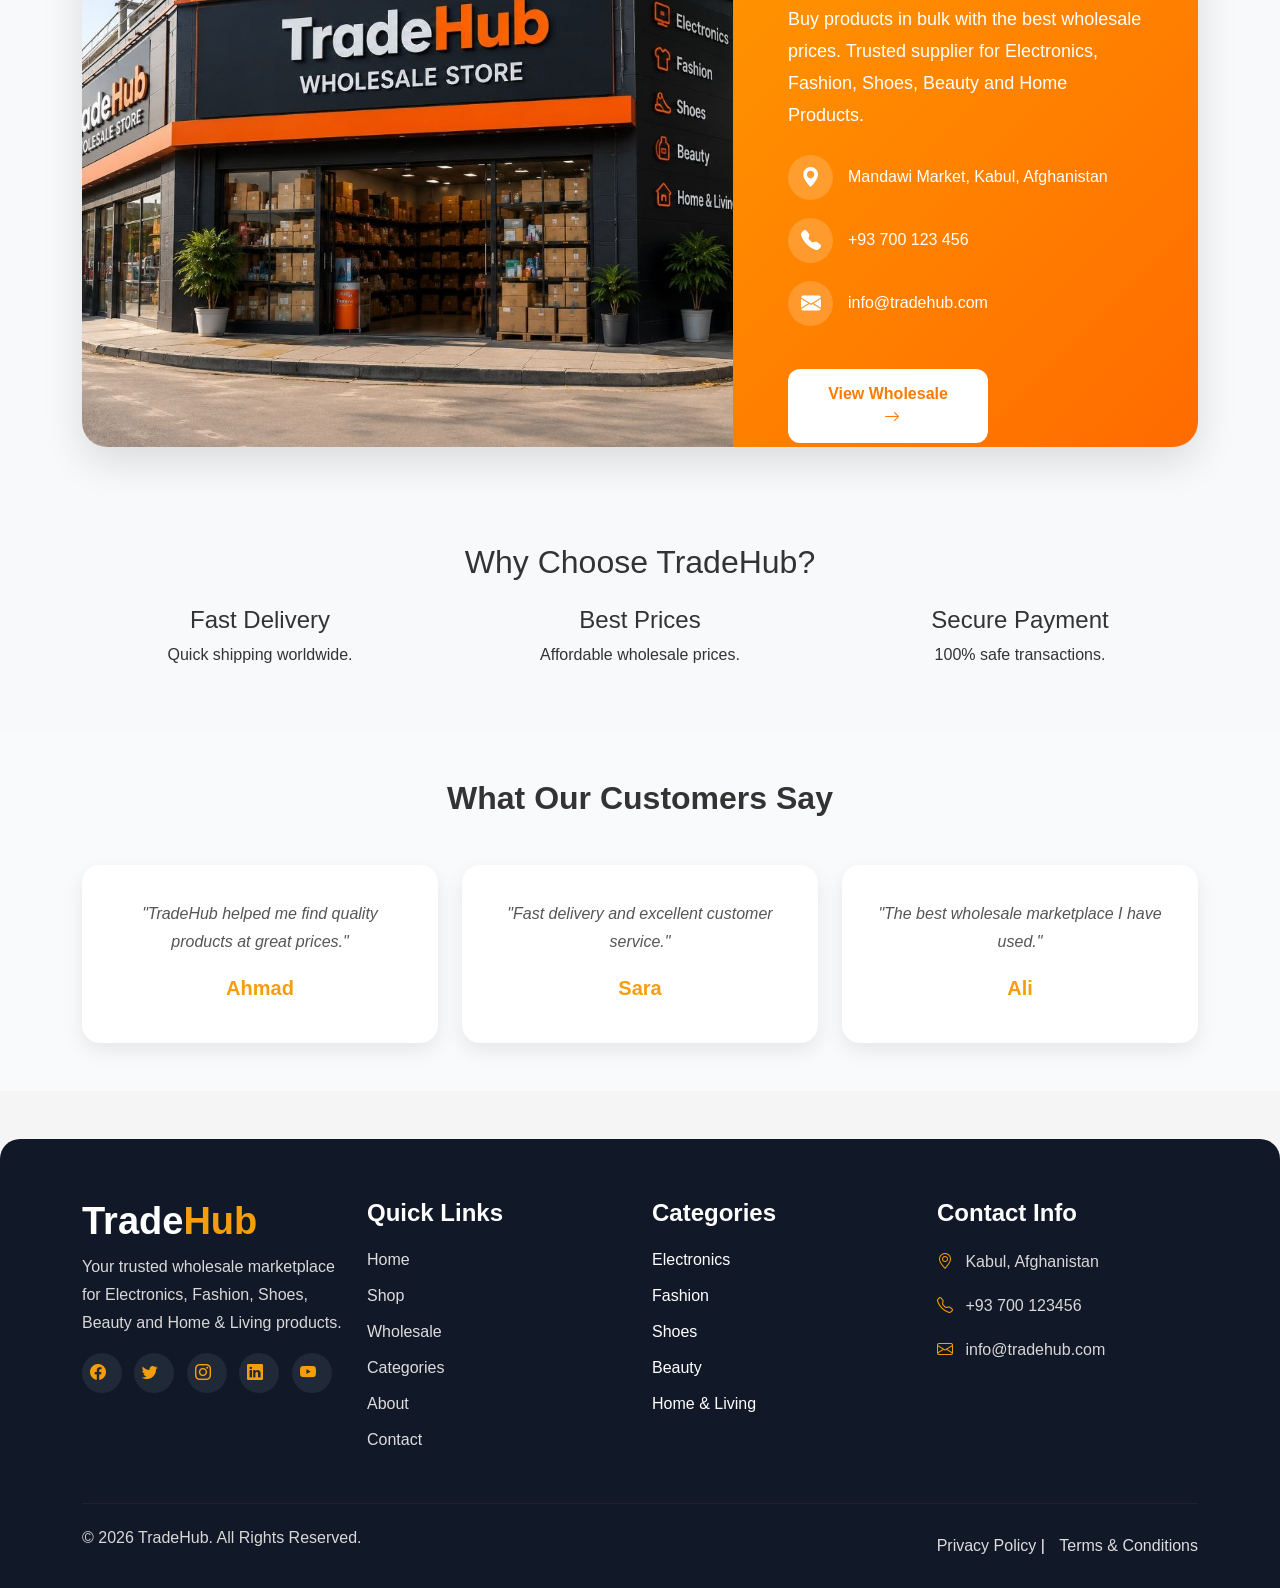
==== commit dc29040b: "Working in hero section Today I changes my hero section." ====
--- a/index.html
+++ b/index.html
@@ -52,7 +52,7 @@
                 </li>
 
                 <li class="nav-item">
-                    <a class="nav-link" href="#">Categories</a>
+                    <a class="nav-link" href="shop.html">Categories</a>
                 </li>
 
                 <li class="nav-item">
@@ -72,45 +72,63 @@
                 </li>
 
             </ul>
-    <div class="search-box me-3">
-        <input type="text" placeholder="Search products...">
-        <button>
-            🔍
-        </button>
+ <div class="d-flex align-items-center">
+
+                <div class="search-box">
+
+                    <input type="text" placeholder="Search...">
+
+                    <button type="submit">
+                        <i class="bi bi-search"></i>
+                    </button>
+
+                </div>
+
+                <a href="#" class="cart-btn position-relative ms-3">
+                 <i class="bi bi-cart"></i>
+                </a>
+
+            </div>
     </div>
-
-    <!-- Cart -->
-    <a href="cart.html" class="cart-btn">
-        🛒 
-    </a>
-
-</div>
-
-    </div>
-
+	</div>
 </nav>
 
 <!-- Hero Section -->
-<section class="hero" >
-    <div class="container">
-        <h1>
-            Welcome To TradeHub
-        </h1>
-
-        <p>
-            Shop Smart. Buy Wholesale. Grow Your Business.
-        </p>
-
-        <a href="shop.html" class="btn">
-            Shop Now
-        </a>
-    </div>
-	</section>
-	<!-- Best Seller -->
-<section class="container py-5 best-seller">
+<section class="hero">
+<div class="container">
+<div class="row align-items-center">
+
+<div class="col-lg-6">
+<h1>
+Welcome To <br>
+<span style="color:#fbbf24;">TradeHub</span>
+</h1>
+
+<p>
+Shop Smart. Buy Wholesale.
+Grow Your Business.
+</p>
+
+<a href="shop.html" class="btn btn-warning">
+Shop Now
+</a>
+
+</div>
+
+<div class="col-lg-6 text-center">
+
+<div class="hero-image">
+<img src="images/pngwing.com (4).png" alt="">
+</div>
+
+</div>
+
+</div>
+</div>
+</section>
+ <section class="container py-5 best-seller">
 
     <div class="text-center mb-5">
-        <span class="seller-subtitle">⭐ Top Products</span>
         <h2 class="seller-title">Best Seller</h2>
         <p class="text-muted">
             Explore our most popular products with the best prices.
@@ -260,7 +278,7 @@
                     <h3 class="price">$50</h3>
 
                     <div class="d-flex gap-2 mt-3">
-<a href="#" class="btn btn-warning flex-fill">
+                    <a href="#" class="btn btn-warning flex-fill">
                             Buy Now
                         </a>
 
@@ -287,7 +305,7 @@
 
     </div>
 
-</section> 
+</section>
 <section class="wholesale-section py-5">
 
 <div class="container">
--- a/style.css
+++ b/style.css
@@ -1,4 +1,9 @@
 @charset "utf-8";
+
+/*=================================
+           RESET
+==================================*/
+
 *{
     margin:0;
     padding:0;
@@ -6,17 +11,29 @@
 }
 
 body{
-    background:#f5f5f5; 
     font-family:Arial,sans-serif;
-}
-/* ===========================
-        NAVBAR
-=========================== */
+    background:#f5f5f5;
+    color:#333;
+    overflow-x:hidden;
+}
+
+img{
+    max-width:100%;
+    display:block;
+}
+
+a{
+    text-decoration:none;
+}
+
+/*=================================
+            NAVBAR
+==================================*/
 
 .navbar{
     background:#fff;
     padding:15px 0;
-    box-shadow:0 2px 10px rgba(0,0,0,.08);
+    box-shadow:0 2px 12px rgba(0,0,0,.08);
 }
 
 .navbar-brand{
@@ -27,8 +44,6 @@
 .navbar-brand span{
     color:#f59e0b;
 }
-
-/* Menu */
 
 .navbar-nav{
     margin:auto;
@@ -46,129 +61,143 @@
     white-space:nowrap;
 }
 
-.navbar-nav .nav-link:hover{
-    color:#f59e0b;
-}
-
+.navbar-nav .nav-link:hover,
 .navbar-nav .nav-link.active{
     color:#f59e0b !important;
 }
 
-/* Search */
-
-form.d-flex{
-    width:250px;
-}
-
-.navbar .form-control{
-    border-radius:30px;
-    border:1px solid #ddd;
-    padding:10px 15px;
-}
-
- .navbar .form-control:focus{
-    border-color:#f59e0b;
-    box-shadow:none;
-}
-
-/* Search Button */
-
-.btn-warning{
+/*=================================
+        SEARCH & CART
+==================================*/
+
+.search-box{
+    display:flex;
+    align-items:center;
+    width:260px;
+    height:45px;
+    background:#fff;
+    border:2px solid #f59e0b;
+    border-radius:50px;
+    overflow:hidden;
+}
+
+.search-box input{
+    flex:1;
+    border:none;
+    outline:none;
+    background:transparent;
+    padding:0 15px;
+    font-size:15px;
+}
+
+.search-box button{
+    width:50px;
+    height:45px;
+    border:none;
+    background:#f59e0b;
+    color:#fff;
+    cursor:pointer;
+    transition:.3s;
+}
+
+.search-box button:hover{
+    background:#d97706;
+}
+
+.cart-btn{
+    position:relative;
+    width:48px;
+    height:48px;
+    margin-left:15px;
+    border-radius:50%;
+    background:#f59e0b;
+    color:#fff;
+    display:flex;
+    justify-content:center;
+    align-items:center;
+    font-size:22px;
+    transition:.3s;
+}
+
+.cart-btn:hover{
+    background:#d97706;
+    color:#fff;
+    transform:scale(1.08);
+}
+
+.cart-count{
+    position:absolute;
+    top:-5px;
+    right:-5px;
+    width:20px;
+    height:20px;
+    border-radius:50%;
+    background:red;
+    color:#fff;
+    display:flex;
+    justify-content:center;
+    align-items:center;
+    font-size:11px;
+    font-weight:bold;
+}
+
+/*=================================
+             HERO
+==================================*/
+
+/* HOME HERO */
+
+.hero{
+    background:linear-gradient(135deg,#2563eb,#4f46e5,#7c3aed);
+    border-radius:0 0 40px 40px;
+    min-height:450px;
+    display:flex;
+    align-items:center;
+    overflow:hidden;
+    color:#fff;
+}
+
+.hero h1{
+    font-size:56px;
+    font-weight:800;
+}
+
+.hero p{
+    font-size:22px;
+    color:#e5e7eb;
+}
+
+.hero .btn-warning{
     background:#f59e0b;
     border:none;
-    color:#fff;
-    transition:.3s;
-}
-
-.btn-warning:hover{
-    background:#f59e0b;
-    color:#fff;
-}
-
-/* Cart */
-
-.btn.rounded-circle{
-    width:48px;
-    height:48px;
-    display:flex;
-    align-items:center;
-    justify-content:center;
-    font-size:20px;
-}
-
-.badge{
-    font-size:11px;
-}
-
-/* Mobile */
-
-@media (max-width:991px){
-
-    .navbar-nav{
-        text-align:center;
-        margin-top:20px;
-    }
-
-    .navbar-nav .nav-item{
-        margin:8px 0;
-    }
-
-    form.d-flex{
-        width:100%;
-        margin-top:15px;
-    }
-
-    .btn-warning{
-        margin-top:10px;
-    }
-
-}
-/* ================= HERO ================= */
-
-.hero{
-    background: linear-gradient(rgba(0,0,0,.30),rgba(0,0,0,.30)),
-                url("images/onlineshope.jpg");
-    background-size: cover;
-    background-position: center;
-    background-repeat: no-repeat;
-
-    height: 420px;
-
-    display: flex;
-    justify-content: center;
-    align-items: center;
-    text-align: center;
-
-    color: #fff;
-}
-
-.hero h1{
-    font-size: 72px;
-    font-weight: 800;
-    margin-bottom: 20px;
-
-    text-shadow:0 4px 12px rgba(0,0,0,.4);
-}
-
-.hero p{
-    font-size: 34px;
-    margin-bottom: 35px;
-
-    text-shadow:0 3px 10px rgba(0,0,0,.4);
+    padding:14px 38px;
+    border-radius:40px;
+    font-weight:700;
+}
+
+.hero-image{
+    width:100%;
+    max-width:380px;
+}
+
+.hero-image img{
+    width:100%;
+    animation:float 4s ease-in-out infinite;
+}
+
+@keyframes float{
+0%{transform:translateY(0);}
+50%{transform:translateY(-12px);}
+100%{transform:translateY(0);}
 }
 
 .hero .btn{
     background:#f59e0b;
     color:#fff;
-
-    padding:15px 45px;
-
-    font-size:24px;
-    font-weight:700;
-
-    border:none;
-    border-radius:14px;
-
+    padding:15px 40px;
+    border-radius:40px;
+    font-size:20px;
+    font-weight:700;
     transition:.3s;
 }
 
@@ -176,29 +205,8 @@
     background:#d97706;
     transform:translateY(-5px);
 }
-/* Mobile */
-
-@media(max-width:768px){
-
-.hero{
-    height:420px;
-    padding:20px;
-}
-
-.hero h1{
-    font-size:38px;
-}
-
-.hero p{
-    font-size:20px;
-}
-
-.hero .btn{
-    padding:12px 30px;
-    font-size:18px;
-}
-
-}
+
+
 
 /*==========================
    BEST SELLER
@@ -252,7 +260,6 @@
     margin-top:8px;
     margin-bottom:10px;
 }
-
 .rating{
     color:#f59e0b;
     font-size:18px;
@@ -295,34 +302,47 @@
     border-radius:30px;
     font-size:18px;
 }
-
-/* ===========================
-   Buttons
-=========================== */
-
-.btn-warning{
-    font-weight:600;
-    border-radius:8px;
-    transition:.3s;
-}
-
-.btn-warning:hover{
-    transform:translateY(-3px);
-}
-
-.btn-outline-warning{
-    border-radius:8px;
-    transition:.3s;
-}
-
-.btn-outline-warning:hover{
-    background:#f59e0b;
-    color:#fff;
-}
-
-/*==========================
-   WHOLESALE CARD
-==========================*/
+.product-card .row{
+	display: flex;
+	flex-wrap: wrap;
+}
+/*=================================
+          RESPONSIVE
+==================================*/
+
+@media(max-width:991px){
+
+    .search-box{
+        width:100%;
+        margin-top:20px;
+    }
+
+    .cart-btn{
+        margin-top:20px;
+        margin-left:0;
+    }
+
+}
+
+@media(max-width:768px){
+
+    .hero{
+        min-height:450px;
+        padding:20px;
+    }
+
+    .hero h1{
+        font-size:40px;
+    }
+
+    .hero p{
+        font-size:18px;
+    }
+
+}
+/*=================================
+        WHOLESALE SECTION
+==================================*/
 
 .wholesale-section{
     padding:80px 0;
@@ -330,421 +350,455 @@
 }
 
 .wholesale-card{
-
     background:#fff;
-
     border-radius:25px;
-
     overflow:hidden;
-
     box-shadow:0 15px 40px rgba(0,0,0,.12);
-
-}
-
-/* Image */
+}
 
 .wholesale-image{
-
-    height:500px;
-
+    height:570px;
 }
 
 .wholesale-image img{
-
     width:100%;
-
     height:100%;
-
     object-fit:cover;
-
+}
+
+.wholesale-content{
+    height:570px;
+    background:linear-gradient(135deg,#ff9800,#ff6b00);
+    color:#fff;
+    padding:55px;
+    display:flex;
+    flex-direction:column;
+    justify-content:center;
+}
+
+.wholesale-content h2{
+    font-size:42px;
+    font-weight:700;
+    margin-bottom:20px;
+}
+
+.wholesale-content p{
+    font-size:18px;
+    line-height:32px;
+    margin-bottom:30px;
+}
+
+.info-item{
+    display:flex;
+    align-items:center;
+    margin-bottom:18px;
+}
+
+.info-item i{
+    width:45px;
+    height:45px;
+    border-radius:50%;
+    background:rgba(255,255,255,.18);
+    display:flex;
+    justify-content:center;
+    align-items:center;
+    margin-right:15px;
+    font-size:20px;
+}
+
+.wholesale-btn{
+    margin-top:25px;
+    width:200px;
+    padding:12px 25px;
+    background:#fff;
+    color:#ff7a00;
+    border-radius:12px;
+    font-weight:700;
+    transition:.3s;
+}
+
+.wholesale-btn:hover{
+    background:#111827;
+    color:#fff;
+}
+
+/*=================================
+        WHY CHOOSE US
+==================================*/
+
+.why-section{
+    padding:80px 0;
+    background:#fff;
+}
+
+.why-box{
+    background:#fff;
+    padding:35px;
+    border-radius:18px;
+    text-align:center;
+    box-shadow:0 8px 20px rgba(0,0,0,.08);
+    transition:.3s;
+    height:100%;
+}
+
+.why-box:hover{
+    transform:translateY(-8px);
+}
+
+.why-box i{
+    font-size:45px;
+    color:#f59e0b;
+    margin-bottom:20px;
+}
+
+.why-box h4{
+    font-size:24px;
+    font-weight:700;
+    margin-bottom:15px;
+}
+
+.why-box p{
+    color:#666;
+    line-height:28px;
+}
+
+/*=================================
+         TESTIMONIALS
+==================================*/
+
+.testimonials{
+    padding:80px 0;
+    background:#f8fafc;
+}
+
+.testimonials h2{
+    font-weight:700;
+    margin-bottom:50px;
+}
+
+.testimonial-card{
+    background:#fff;
+    padding:35px;
+    border-radius:18px;
+    text-align:center;
+    box-shadow:0 8px 20px rgba(0,0,0,.08);
+    transition:.3s;
+}
+
+.testimonial-card:hover{
+    transform:translateY(-10px);
+}
+
+.testimonial-card p{
+    font-style:italic;
+    color:#555;
+    line-height:28px;
+}
+
+.testimonial-card h5{
+    margin-top:20px;
+    color:#f59e0b;
+    font-weight:700;
+}
+
+/*=================================
+            FOOTER
+==================================*/
+
+.footer{
+    background:#111827;
+    color:#fff;
+    padding:70px 0 20px;
+    border-radius:20px 20px 0 0;
+}
+
+.footer .logo{
+    font-size:38px;
+    font-weight:700;
+}
+
+.footer .logo span{
+    color:#f59e0b;
+}
+
+.footer h4{
+    margin-bottom:20px;
+    font-weight:700;
+}
+
+.footer p{
+    color:#d1d5db;
+    line-height:28px;
+}
+
+.footer ul{
+    list-style:none;
+    padding:0;
+}
+
+.footer ul li{
+    margin-bottom:12px;
+}
+
+.footer ul li a{
+    color:#d1d5db;
+    transition:.3s;
+}
+
+.footer ul li a:hover{
+    color:#f59e0b;
+    padding-left:5px;
+}
+
+.social a{
+    width:42px;
+    height:42px;
+    border-radius:50%;
+    background:#1f2937;
+    color:#fff;
+    display:inline-flex;
+    justify-content:center;
+    align-items:center;
+    margin-right:8px;
+    transition:.3s;
+}
+
+.social a:hover{
+    background:#f59e0b;
+}
+
+.footer hr{
+    border-color:#374151;
+    margin:35px 0 20px;
+}
+
+.copyright{
+    display:flex;
+    justify-content:space-between;
+    align-items:center;
+    flex-wrap:wrap;
+}
+
+.copyright a{
+    color:#d1d5db;
+}
+
+.copyright a:hover{
+    color:#f59e0b;
+}
+
+/*=================================
+         RESPONSIVE
+==================================*/
+
+@media(max-width:992px){
+
+.wholesale-image{
+    height:320px;
+}
+
+.wholesale-content{
+    height:auto;
+    padding:40px;
+}
+
+.wholesale-btn{
+    width:100%;
+}
+
+}
+
+@media(max-width:768px){
+
+.copyright{
     display:block;
-
-}
-
-/* Content */
-
-.wholesale-content{
-
-    height:500px;
-
-    background:linear-gradient(135deg,#ff9800,#ff7a00);
-
-    color:#fff;
-
-    padding:55px;
-
+    text-align:center;
+}
+
+.copyright div{
+    margin-top:15px;
+}
+
+}
+/* ======================================
+   FOOTER
+====================================== */
+
+.footer{
+    background:#111827;
+    color:#fff;
+    padding:60px 0 20px;
+    border-radius:20px 20px 0 0;
+    margin-top:45px;
+}
+
+.footer .logo{
+    font-size:38px;
+    font-weight:700;
+}
+
+.footer .logo span{
+    color:#f59e0b;
+}
+
+.footer p{
+    color:#d8d8d8;
+    line-height:28px;
+}
+
+.footer h4{
+    margin-bottom:20px;
+    font-weight:600;
+}
+
+.footer ul{
+    list-style:none;
+    padding:0;
+}
+
+.footer ul li{
+    margin-bottom:12px;
+}
+
+.footer ul li a{
+    color:#ddd;
+    text-decoration:none;
+    transition:.3s;
+}
+
+.footer ul li a:hover{
+    color:#f59e0b;
+    padding-left:5px;
+}
+
+.social a{
+    width:40px;
+    height:40px;
+    display:inline-flex;
+    justify-content:center;
+    align-items:center;
+    background:#1f2937;
+    color:#fff;
+    border-radius:50%;
+    margin-right:8px;
+    transition:.3s;
+}
+
+.social a:hover{
+    background:#f59e0b;
+}
+
+.footer i{
+    color:#f59e0b;
+    margin-right:8px;
+}
+
+.footer hr{
+    border-color:#444;
+    margin:35px 0 20px;
+}
+
+.copyright{
     display:flex;
-
+    justify-content:space-between;
+    align-items:center;
+    flex-wrap:wrap;
+}
+
+.copyright a{
+    color:#ddd;
+    text-decoration:none;
+    margin-left:10px;
+}
+
+.copyright a:hover{
+    color:#f59e0b;
+}
+
+@media(max-width:768px){
+    .copyright{
+        display:block;
+        text-align:center;
+    }
+
+    .copyright div{
+        margin-top:15px;
+    }
+}
+
+/* ======================================
+   SHOP BANNER
+====================================== */
+
+.shop-banner{
+    background:linear-gradient(135deg,#fff7eb,#ffe2b8);
+    border-radius:30px;
+    padding:80px 60px;
+    margin:40px 0;
+}
+
+.sale-badge{
+    display:inline-block;
+    background:#fff;
+    color:#ff8800;
+    padding:10px 22px;
+    border-radius:50px;
+    font-weight:600;
+}
+
+.shop-banner h1{
+    font-size:55px;
+    font-weight:800;
+}
+
+.shop-banner h1 span{
+    color:#ff8800;
+}
+
+.shop-banner p{
+    color:#666;
+    font-size:19px;
+    line-height:32px;
+}
+
+.shop-banner img{
+    max-width:100%;
+    border-radius:25px;
+}
+
+.banner-features{
+    display:flex;
+    gap:30px;
+    font-weight:600;
+}
+/* 32 cards */
+.products-section .card{
+    border:none;
+    border-radius:15px;
+    overflow:hidden;
+    height:100%;
+    transition:.3s;
+}
+.products-section .card img{
+    width:100%;
+    height:250px;
+    object-fit:cover;
+}
+
+.products-section .card:hover{
+    transform:translateY(-5px);
+    box-shadow:0 10px 25px rgba(0,0,0,.15);
+}
+
+.products-section .card-body{
+    display:flex;
     flex-direction:column;
-
-    justify-content:center;
-
-}
-
-.wholesale-content h2{
-
-    font-size:40px;
-
-    font-weight:700;
-
-    margin-bottom:25px;
-	margin-top: 10px;
-
-}
-
-.wholesale-content p{
-
-    font-size:18px;
-
-    line-height:34px;
-
-    margin-bottom:30px;
-
-}
-
-/* Info */
-
-.info-item{
-
-    display:flex;
-
-    align-items:center;
-
-    margin-bottom:20px;
-
-}
-
-.info-item i{
-
-    width:45px;
-
-    height:45px;
-
-    border-radius:50%;
-
-    background:rgba(255,255,255,.2);
-
-    display:flex;
-
-    justify-content:center;
-
-    align-items:center;
-
-    margin-right:15px;
-
-    font-size:20px;
-
-}
-
-/* Button */
-
-.wholesale-btn{
-
-    margin-top:25px;
-
-    background:#fff;
-
-    color:#ff7a00;
-
-    width:200px;
-
-    padding:10px 25px;
-
-    border-radius:12px;
-
-    font-weight:700;
-
-    transition:.3s;
-
-}
-
-.wholesale-btn:hover{
-
-    background:#222;
-
-    color:#fff;
-
-}
-
-/* Responsive */
-
-@media(max-width:992px){
-
-.wholesale-image{
-
-height:300px;
-
-}
-
-.wholesale-content{
-
-height:auto;
-
-padding:40px;
-
-}
-
-.wholesale-content h2{
-
-font-size:34px;
-
-}
-
-.wholesale-btn{
-
-width:100%;
-
-}
-
-}
-
-/* ===========================
-   Why Choose Us
-=========================== */
-
-.bg-light h4{
-    color:#ff6b35;
-    margin-bottom:15px;
-}
-/* Signup page */
-.signup-page{
-	min-height: 100vh;
-	display: flex;
-	justify-content: center;
-	align-items: center;
-	background: #f5f7fa;
-}
-.signup-box{
-	width: 450px;
-	background: #fff;
-	padding: 40px;
-	border-radius: 15px;
-	box-shadow: 0 5px 20px rgba(0,0,0,0.1);
-}
-.signup-box h2{
-	text-align: center;
-	margin-bottom: 25px;
-	font-weight: bold;
-}
-.testimonials{
-	background: #f8fafc;
-}
-.testimonials h2{
-	font-weight: bold;
-}
-.testimonial-card{
-	background: white;
-	padding: 30px;
-	border-radius: 15px;
-	text-align: center;
-	box-shadow: 0 5px 15px rgba(0,0,0,.1);
-	transition: .3s;
-}
-.testimonial-card:hover{
-	transform: translateY(-10px);	
-}
-.testimonial-card p{
-	font-style: italic;
-	color: #555;
-}
-.testimonial-card h5{
-	color: #f5e0b;
-	margin-top: 15px;
-}
-
-.btn{
-	margin-top: 15px;
-	margin-right: 10px;
-}
-.btn-outline-warning:hover{
-	background: #f59e0b;
-	color:white;
-}
-.card{
-	transition: 0.3s;
-}
-.card:hover{
-	transition: translateY(-8px);
-}
-.price{
-	color: #f97316;
-	font-size: 22px;
-	font-weight: bold;
-}
-.card-body .btn{
-	font-size: 12px;
-	padding: 8px 10px;
-	width: 80px;
-	align-content: center;
-}
-@media(max-width:768px){
-	.hero h1{
-		font-size: 32px;
-	
-	}
-	.hero p{
-		font-size: 16px;
-	}
-	.wholesale{
-		font-size: 28px;
-	}	
-}
-.about-hero{
-	background: #f59e0b;
-	color: white;
-	padding: 100px 0;
-}
-.about-hero h1{
-	font-size: 55px;
-	font-weight: bold;
-}
-.about-hero p{
-	font-size: 20px;
-}
-.contact-hero{
-	background: #f59e0b;
-	color: white;
-	padding: 90px 0;
-}
-.contact-hero h2{
-	font-size: 50px;
-	font-weight: bold;
-}
-.contact-box{
-	background: #fff;
-	padding: 30px;
-	border-radius: 15px;
-	box-shadow: 0 5px 15px rgba(0,0,0,.1);
-}
-.contact-box h5{
-	color: #f59e0b;
-	margin-top: 15px;
-}
-.slide img{
-	height: 450px;
-	object-fit: cover;
-	border-radius: 15px;
-}
-
-.carousel{
-	margin-bottom: 0;
-}
-/*Search Box*/
-.search-box{
-	display: flex;
-	align-items: center;
-	background: #f5f5f5;
-	border-radius: 30px;
-	overflow: hidden;
-	width: 250px;	
-}
-.search-box input{
-	border: none;
-	outline: none;
-	background: transparent;
-	padding: 10px 15px;
-	width: 100%;
-}
-.search-box button{
-	border: none;
-	background: #f4b400;
-	color: #fff;
-	padding: 10px 15px;
-	cursor: pointer;
-}
-/* Cart */
-.cart-btn{
-	position: relative;
-	background: #f4b400;
-	color: #fff;
-	text-decoration: none;
-	padding: 10px 20px;
-	border-radius: 30px;
-	font-weight: 600;
-	transition: .3s;
-}
-.cart-btn:hover{
-	background: #e6a800;
-	color: #fff;
-}
-.cart-count{
-	position: absolute;
-	top: -8px;
-	width: 22px;
-	height: 22px;
-	background: red;
-	color: #fff;
-	border-radius: 50%;
-	font-size: 12px;
-	display: flex;
-	align-items: center;
-	justify-content: center;
-}
-.card{
-	border: none;
-	border-radius: 15px;
-	overflow: hidden;
-	transition: .3s;
-}
-.card:hover{
-	transform: translateY(-8px);
-}
-.card-img-top{
-	height: 220px;
- 	object-fit: cover;
-}
-.badge{
-	font-size: 14px;
-	padding: 8px 12px;
-}
-.btn-sm{
-	padding: 6px 14px;
-	font-size: 14px;
-}
-.hero-shop{
-	background:linear-gradient(135deg,#fff7ed,#ffe4b5);
-	padding: 80px 0;
-	border-radius: 20px;
-	margin: 10px;
-}
-.hero-inner{
-	min-height: 380px;
-}
-.hero-shop h1{
-	color: #222;
-	font-size: 40px;
-	font-weight: 700;
-	margin-bottom: 10px;
-}
-.hero-shop p{
-	color: #555;
-	font-size: 16px;
-	margin: 20px 0;
-	margin-bottom: 15px;
-}
-.hero-img{
-	width: 500px;
-	 max-height: 500px;
-	object-fit: contain;
-	animation: float 3s ease-in-out infinite;
-	border-radius: 20px;
-}
-@keyframes float{
-	0%{
-		transform: translateY(0);
-	}
-	50%{
-		transform: translateY(-10px);
-	}
-	100%{
-		transform: translateY(0)
-	}
-}
-.badge{
-	background: #fff !important;
-	color: #f59e0b !important;
-}
-
+    justify-content:space-between;
+}
+
+.products-section .btn{
+    border-radius:20px;
+}
 .filter-section{
     padding:25px 0;
 }
@@ -779,346 +833,180 @@
     flex-shrink:0;
 }
 .hero-shop .btn-warning{
-	padding: 12px 35px;
-	border-radius: 30px;
-	font-weight: 600;
-}
-
-/*============== Footer ==============*/
-
-.footer{
-
-background:#111827;
-color:#fff;
-
-padding:60px 0 20px;
-
-border-radius:20px 20px 0 0;
-
-margin-top:45px;
-
-}
-
-.footer .logo{
-
-font-size:38px;
-
-font-weight:700;
-
-}
-
-.footer .logo span{
-
-color:#ff9800;
-
-}
-
-.footer p{
-
-color:#d8d8d8;
-
-line-height:28px;
-
-}
-
-.footer h4{
-
-margin-bottom:20px;
-
-font-weight:600;
-
-}
-
-.footer ul{
-
-padding:0;
-
-list-style:none;
-
-}
-
-.footer ul li{
-
-margin-bottom:12px;
-
-}
-
-.footer ul li a{
-
-color:#ddd;
-
-text-decoration:none;
-
-transition:.3s;
-
-}
-
-.footer ul li a:hover{
-
-color:#ff9800;
-
-padding-left:5px;
-
-}
-
-.social a{
-
-width:40px;
-
-height:40px;
-
-display:inline-flex;
-
-justify-content:center;
-
-align-items:center;
-
-background:#1f2937;
-
-color:#fff;
-
-border-radius:50%;
-
-margin-right:8px;
-
-transition:.3s;
-
-}
-
-.social a:hover{
-
-background:#ff9800;
-
-}
-
-.footer i{
-
-color:#ff9800;
-
-margin-right:8px;
-
-}
-
-.footer hr{
-
-border-color:#444;
-
-margin:35px 0 20px;
-
-}
-
-.copyright{
-
-display:flex;
-
-justify-content:space-between;
-
-align-items:center;
-
-flex-wrap:wrap;
-
-}
-
-.copyright a{
-
-color:#ddd;
-
-text-decoration:none;
-
-margin-left:10px;
-
-}
-
-.copyright a:hover{
-
-color:#ff9800;
-
-}
-
-@media(max-width:768px){
-
-.copyright{
-
-text-align:center;
-
-display:block;
-
-}
-
-.copyright div{
-
-margin-top:15px;
-
-}
-
-}
-.shop-banner{
-
-    background:linear-gradient(135deg,#fff7eb,#ffe2b8);
-
-    border-radius:30px;
-
+  padding: 12px 35px;
+  border-radius: 30px;
+  font-weight: 600;
+}
+/* Signup page */
+.signup-page{
+  min-height: 100vh;
+  display: flex;
+  justify-content: center;
+  align-items: center;
+  background: #f5f7fa;
+}
+.signup-box{
+  width: 450px;
+  background: #fff;
+  padding: 40px;
+  border-radius: 15px;
+  box-shadow: 0 5px 20px rgba(0,0,0,0.1);
+}
+.signup-box h2{
+  text-align: center;
+  margin-bottom: 25px;
+  font-weight: bold;
+}
+
+/* =========================
+        SHOP HERO
+========================= */
+
+.hero-shop{
+    background: linear-gradient(135deg,#fffaf3 0%,#ffe8c2 55%,#ffd28a 100%);
+    border-radius:25px;
+    margin:20px 0 40px;
     padding:80px 60px;
-
-    margin:40px 0;
-
-}
-
-.sale-badge{
-
-    background:#fff;
-
-    color:#ff8800;
-
-    padding:10px 22px;
-
-    border-radius:50px;
-
-    font-weight:600;
-
-    display:inline-block;
-
-}
-
-.shop-banner h1{
-
-    font-size:55px;
-
-    font-weight:800;
-
-}
-
-.shop-banner h1 span{
-
-    color:#ff8800;
-
-}
-
-.shop-banner p{
-
-    color:#666;
-
-    font-size:19px;
-
-    line-height:32px;
-
-}
-
-.shop-banner img{
-
-    max-width:100%;
-
-    border-radius:25px;
-
-}
-
-.banner-features{
-
-    display:flex;
-
-    gap:30px;
-
-    font-weight:600;
-
-}
-/* =====================================
-      HOME HERO (shop)
-===================================== */
-
-.home-hero{
-    background:linear-gradient(135deg,#fff7ed,#fde68a);
-    padding:90px 0;
     overflow:hidden;
-	height: 500px;
-}
-
-.home-hero-tag{
+	min-height: 450px;
+}
+
+.hero-shop .badge-sale{
     display:inline-block;
     background:#fff;
     color:#f59e0b;
     padding:10px 20px;
     border-radius:30px;
     font-weight:700;
-    margin-bottom:25px;
-}
-
-.home-hero-title{
-    font-size:60px;
+    box-shadow:0 5px 15px rgba(0,0,0,.08);
+}
+
+.hero-shop h1{
+    font-size:56px;
     font-weight:800;
     color:#222;
-}
-
-.home-hero-title span{
-    color:#f59e0b;
-}
-
-.home-hero-text{
-    font-size:22px;
+    line-height:1.2;
+    margin:25px 0 15px;
+}
+
+.hero-shop h1 span{
+    color:#f59e0b;
+}
+
+.hero-shop p{
+    font-size:19px;
     color:#666;
-    margin:25px 0;
-}
-
-.home-hero-products{
-    position:relative;
-    width:500px;
-    height:420px;
+    line-height:32px;
+    margin-bottom:30px;
+}
+
+.hero-shop .btn-warning{
+    background:#f59e0b;
+    border:none;
+    color:#fff;
+    padding:14px 35px;
+    border-radius:35px;
+    font-weight:700;
+    transition:.3s;
+}
+
+.hero-shop .btn-warning:hover{
+    background:#d97706;
+    transform:translateY(-3px);
+}
+
+.hero-shop img{
+    width:100%;
+    max-width:500px;
+    display:block;
     margin:auto;
 }
 
-.home-hero-products img{
-    position:absolute;
-    transition:.4s;
-}
-
-.home-hero-products img:hover{
-    transform:scale(1.06);
-}
-
-/* Laptop */
-
-.home-laptop{
-    width:360px;
-    top:20px;
-    left:80px;
-}
-
-/* Phone */
-
-.home-phone{
-    width:150px;
-    left:10px;
-    bottom:20px;
-}
-
-/* Watch */
-
-.home-watch{
-    width:110px;
-    right:0;
-    top:30px;
-}
-
-/* Bag */
-
-.home-bag{
-    width:170px;
-    right:30px;
-    bottom:0;
-}
-
-
-
-
-
-
-
-
-
-
-
-
-
-
-
-
-
+@media(max-width:992px){
+
+.hero-shop{
+    padding:50px 30px;
+    text-align:center;
+}
+
+.hero-shop h1{
+    font-size:42px;
+}
+
+.hero-shop p{
+    font-size:17px;
+}
+
+.hero-shop img{
+    max-width:340px;
+    margin-top:30px;
+}
+
+}
+
+@media(max-width:576px){
+
+.hero-shop{
+    padding:40px 20px;
+}
+
+.hero-shop h1{
+    font-size:34px;
+}
+
+.hero-shop p{
+    font-size:15px;
+    line-height:28px;
+}
+
+.hero-shop img{
+    max-width:260px;
+}
+
+.hero-shop .btn-warning{
+    width:100%;
+}
+
+}
+/*===== Contact and About ==== */
+.about-hero{
+  background: #f59e0b;
+  color: white;
+  padding: 100px 0;
+}
+.about-hero h1{
+  font-size: 55px;
+  font-weight: bold;
+}
+.about-hero p{
+  font-size: 20px;
+}
+.contact-hero{
+  background: #f59e0b;
+  color: white;
+  padding: 90px 0;
+}
+.contact-hero h2{
+  font-size: 50px;
+  font-weight: bold;
+}
+.contact-box{
+  background: #fff;
+  padding: 30px;
+  border-radius: 15px;
+  box-shadow: 0 5px 15px rgba(0,0,0,.1);
+}
+.contact-box h5{
+  color: #f59e0b;
+  margin-top: 15px;
+}
+.slide img{
+  transition: 0.3s;
+  height: 450px;
+  object-fit: cover;
+  border-radius: 15px;
+}
+
+.carousel{
+  margin-bottom: 0;
+}
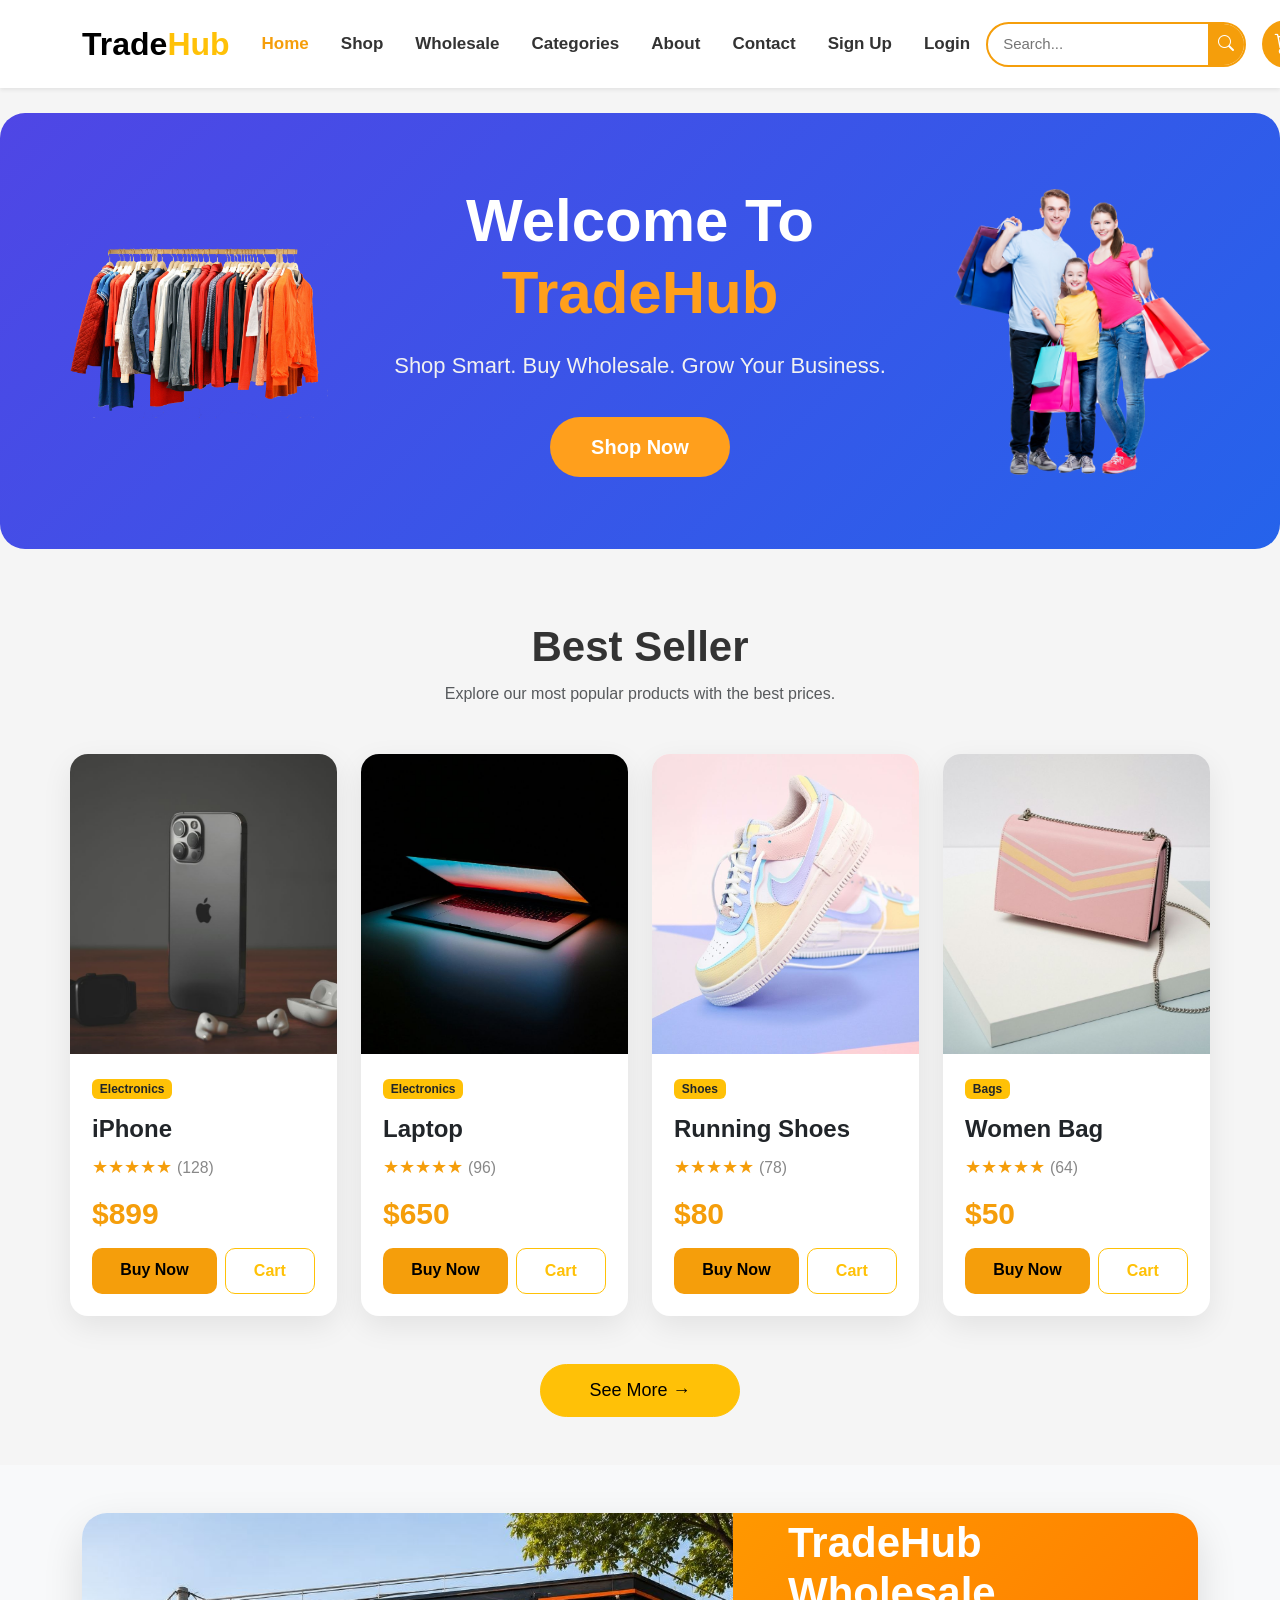
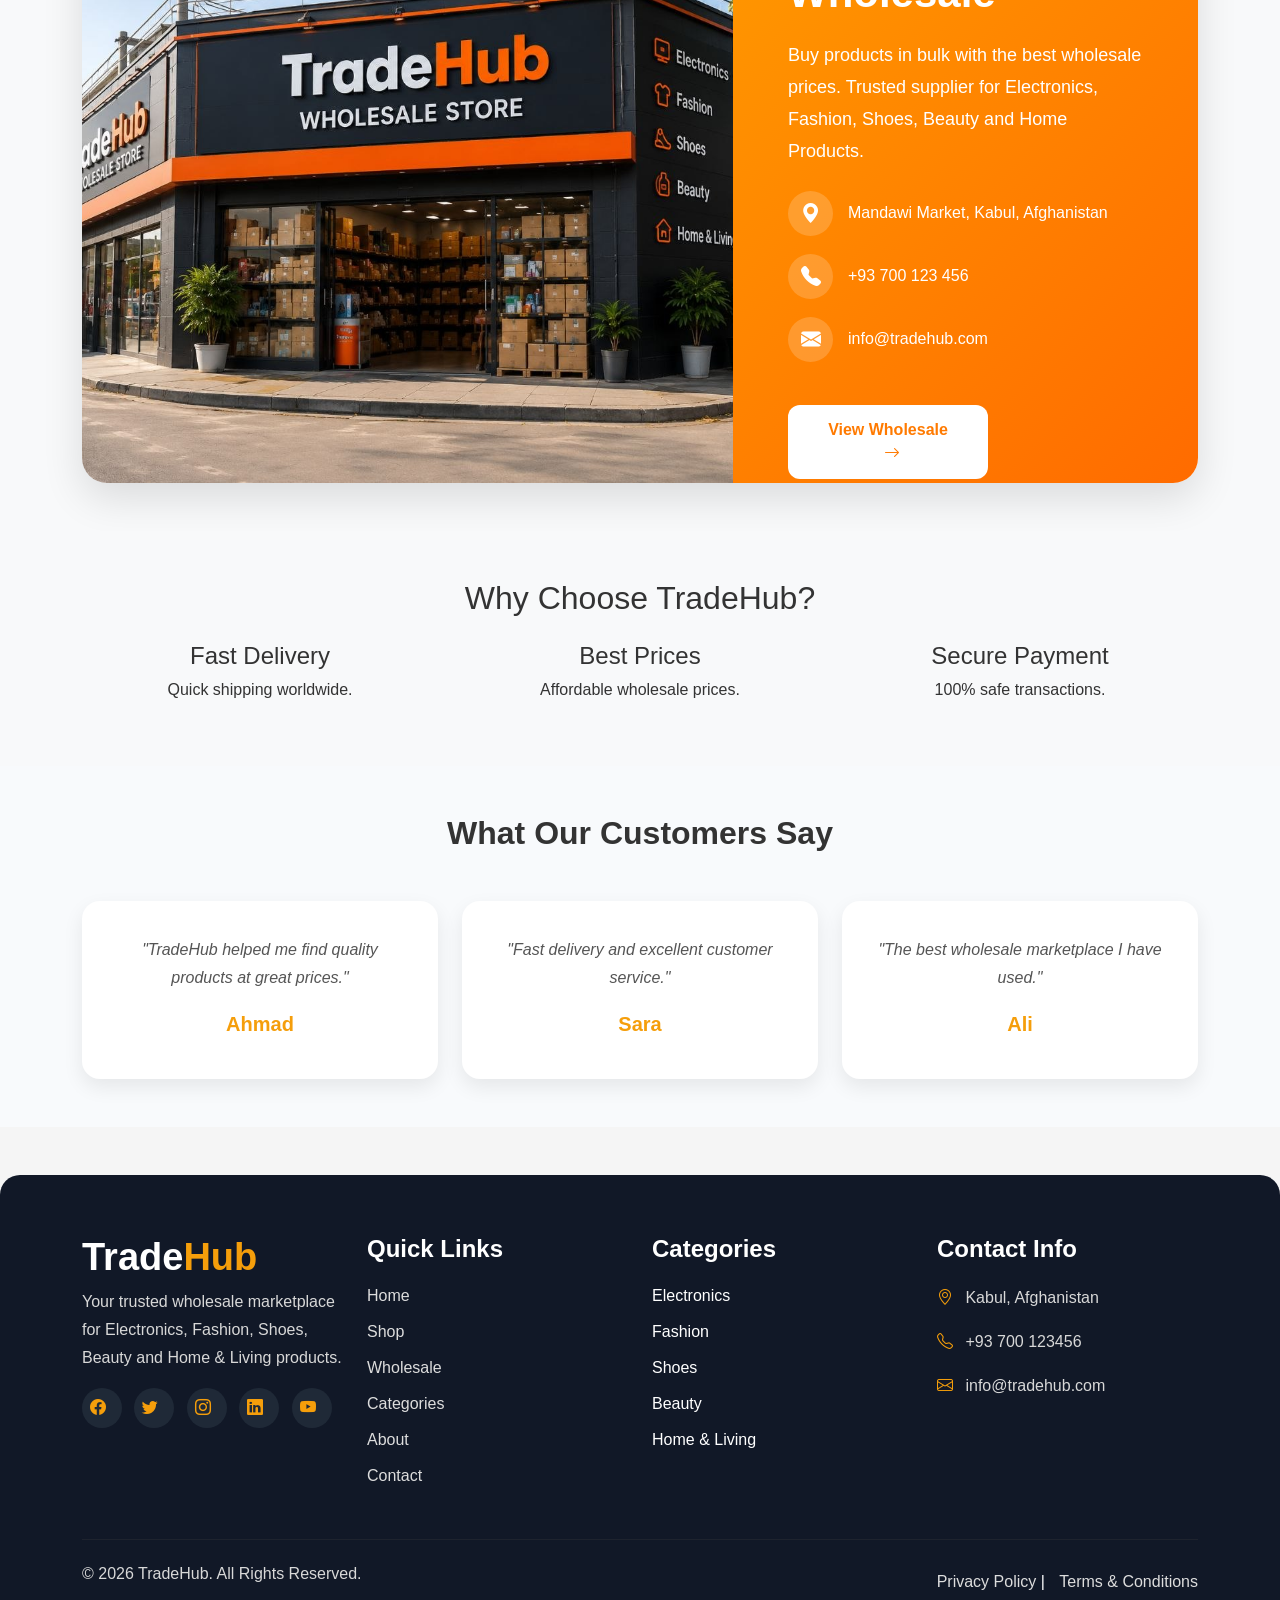
==== commit 5e1ef7e8: "Today I making payment pages" ====
--- a/index.html
+++ b/index.html
@@ -93,38 +93,38 @@
 	</div>
 </nav>
 
-<!-- Hero Section -->
-<section class="hero">
-<div class="container">
-<div class="row align-items-center">
-
-<div class="col-lg-6">
-<h1>
-Welcome To <br>
-<span style="color:#fbbf24;">TradeHub</span>
-</h1>
-
-<p>
-Shop Smart. Buy Wholesale.
-Grow Your Business.
-</p>
-
-<a href="shop.html" class="btn btn-warning">
-Shop Now
-</a>
-
-</div>
-
-<div class="col-lg-6 text-center">
-
-<div class="hero-image">
-<img src="images/pngwing.com (4).png" alt="">
-</div>
-
-</div>
-
-</div>
-</div>
+<section class="home-hero">
+    <div class="container">
+        <div class="row align-items-center">
+
+            <!-- Left Image -->
+            <div class="col-lg-3 text-center">
+                <img src="images/pngwing.com (4).png" class="hero-side-img hero-left" alt="Products">
+            </div>
+
+            <!-- Center Text -->
+            <div class="col-lg-6 text-center hero-content">
+                <h1>
+                    Welcome To <br>
+                    <span>TradeHub</span>
+                </h1>
+
+                <p>
+                    Shop Smart. Buy Wholesale. Grow Your Business.
+                </p>
+
+                <a href="shop.html" class="btn hero-btn">
+                    Shop Now
+                </a>
+            </div>
+
+            <!-- Right Image -->
+            <div class="col-lg-3 text-center">
+                <img src="images/pngwing.com (8).png" class="hero-side-img hero-right" alt="Family Shopping">
+            </div>
+
+        </div>
+    </div>
 </section>
  <section class="container py-5 best-seller">
 
@@ -148,7 +148,7 @@
                         Electronics
                     </span>
 
-                    <h4>iPhone 17</h4>
+                    <h4>iPhone</h4>
 
                     <div class="rating">
                         ★★★★★
--- a/style.css
+++ b/style.css
@@ -140,72 +140,118 @@
     font-size:11px;
     font-weight:bold;
 }
-
-/*=================================
-             HERO
-==================================*/
-
-/* HOME HERO */
-
-.hero{
-    background:linear-gradient(135deg,#2563eb,#4f46e5,#7c3aed);
-    border-radius:0 0 40px 40px;
-    min-height:450px;
-    display:flex;
-    align-items:center;
+/* =========================
+        SHOP HERO
+========================= */
+
+.hero-shop{
+    background: linear-gradient(135deg,#fffaf3 0%,#ffe8c2 55%,#ffd28a 100%);
+    border-radius:25px;
+    margin:20px 0 40px;
+    padding:40px 50px;
     overflow:hidden;
-    color:#fff;
-}
-
-.hero h1{
-    font-size:56px;
+    min-height: 420px;	
+}
+
+.hero-shop .badge-sale{
+    display:inline-block;
+    background:#fff;
+    color:#f59e0b;
+    padding:10px 20px;
+    border-radius:30px;
+    font-weight:700;
+    box-shadow:0 5px 15px rgba(0,0,0,.08);
+}
+
+.hero-shop h1{
+    font-size:58px;
     font-weight:800;
-}
-
-.hero p{
-    font-size:22px;
-    color:#e5e7eb;
-}
-
-.hero .btn-warning{
+    color:#222;
+    line-height:1.2;
+    margin:25px 0 15px;
+}
+
+.hero-shop h1 span{
+    color:#f59e0b;
+}
+
+.hero-shop p{
+    font-size:19px;
+    color:#666;
+    line-height:32px;
+    margin-bottom:30px;
+}
+
+.hero-shop .btn-warning{
+	width: 180px;
+	height: 50px;
     background:#f59e0b;
     border:none;
-    padding:14px 38px;
-    border-radius:40px;
-    font-weight:700;
-}
-
-.hero-image{
+    color:#fff;
+    padding:14px 35px;
+    border-radius:35px;
+    font-weight:700;
+    transition:.3s;
+}
+
+.hero-shop .btn-warning:hover{
+    background:#d97706;
+    transform:translateY(-3px);
+}
+
+.hero-shop img{
     width:100%;
-    max-width:380px;
-}
-
-.hero-image img{
+    max-width:500px;
+    display:block;
+    margin:auto;
+}
+
+@media(max-width:992px){
+
+.hero-shop{
+    padding:50px 30px;
+    text-align:center;
+}
+
+.hero-shop h1{
+    font-size:42px;
+}
+
+.hero-shop p{
+    font-size:17px;
+}
+
+.hero-shop img{
+    max-width:340px;
+    margin-top:30px;
+}
+
+}
+
+@media(max-width:576px){
+
+.hero-shop{
+    padding:40px 20px;
+}
+
+.hero-shop h1{
+    font-size:34px;
+}
+
+.hero-shop p{
+    font-size:15px;
+    line-height:28px;
+}
+
+.hero-shop img{
+    max-width:260px;
+}
+
+.hero-shop .btn-warning{
     width:100%;
-    animation:float 4s ease-in-out infinite;
-}
-
-@keyframes float{
-0%{transform:translateY(0);}
-50%{transform:translateY(-12px);}
-100%{transform:translateY(0);}
-}
-
-.hero .btn{
-    background:#f59e0b;
-    color:#fff;
-    padding:15px 40px;
-    border-radius:40px;
-    font-size:20px;
-    font-weight:700;
-    transition:.3s;
-}
-
-.hero .btn:hover{
-    background:#d97706;
-    transform:translateY(-5px);
-}
-
+}
+
+}
 
 
 /*==========================
@@ -726,50 +772,131 @@
     }
 }
 
-/* ======================================
-   SHOP BANNER
-====================================== */
-
-.shop-banner{
-    background:linear-gradient(135deg,#fff7eb,#ffe2b8);
-    border-radius:30px;
-    padding:80px 60px;
-    margin:40px 0;
-}
-
-.sale-badge{
-    display:inline-block;
-    background:#fff;
-    color:#ff8800;
-    padding:10px 22px;
-    border-radius:50px;
-    font-weight:600;
-}
-
-.shop-banner h1{
-    font-size:55px;
-    font-weight:800;
-}
-
-.shop-banner h1 span{
-    color:#ff8800;
-}
-
-.shop-banner p{
-    color:#666;
-    font-size:19px;
-    line-height:32px;
-}
-
-.shop-banner img{
-    max-width:100%;
-    border-radius:25px;
-}
-
-.banner-features{
-    display:flex;
-    gap:30px;
-    font-weight:600;
+/* ==========================
+Footer
+========================== */
+
+footer{
+    background:#212529;
+    color:#fff;
+}
+
+footer h3,
+footer h5{
+    margin-bottom:20px;
+}
+
+footer a{
+    color:#ddd;
+    text-decoration:none;
+    transition:.3s;
+}
+
+footer a:hover{
+    color:#f9a826;
+    padding-left:5px;
+}
+
+footer p{
+    color:#bbb;
+    line-height:1.8;
+}
+
+footer hr{
+    border-color:#444;
+}
+
+/* ==========================
+Hover Effects
+========================== */
+
+.btn{
+    transition:.3s;
+}
+
+.btn:hover{
+    transform:translateY(-2px);
+}
+
+.main-image img{
+    transition:.4s;
+}
+
+.main-image img:hover{
+    transform:scale(1.05);
+}
+
+/* ==========================
+Responsive
+========================== */
+
+@media(max-width:992px){
+
+.product-details h1{
+    font-size:30px;
+}
+
+.main-image{
+    margin-top:20px;
+}
+
+}
+
+@media(max-width:768px){
+
+.navbar-brand{
+    font-size:24px;
+}
+
+.product-details{
+    padding:40px 0;
+}
+
+.product-info{
+    padding:40px 0;
+}
+
+.card img{
+    height:180px;
+}
+
+.btn-lg{
+    width:100%;
+    margin-bottom:10px;
+}
+
+.d-flex.gap-3{
+    display:block !important;
+}
+
+}
+
+@media(max-width:576px){
+
+.product-details h1{
+    font-size:26px;
+}
+
+h2{
+    font-size:28px;
+}
+
+.main-image{
+    padding:15px;
+}
+
+.img-thumbnail{
+    margin-bottom:10px;
+}
+
+.card img{
+    height:150px;
+}
+
+footer{
+    text-align:center;
+}
+
 }
 /* 32 cards */
 .products-section .card{
@@ -857,117 +984,107 @@
   margin-bottom: 25px;
   font-weight: bold;
 }
-
-/* =========================
-        SHOP HERO
-========================= */
-
-.hero-shop{
-    background: linear-gradient(135deg,#fffaf3 0%,#ffe8c2 55%,#ffd28a 100%);
+/*========= home hero ======== */
+.home-hero{
+    background:linear-gradient(135deg,#4f46e5,#2563eb);
+    padding:70px 40px;
     border-radius:25px;
-    margin:20px 0 40px;
-    padding:80px 60px;
+    margin:25px 0;
     overflow:hidden;
-	min-height: 450px;
-}
-
-.hero-shop .badge-sale{
+}
+
+.hero-content h1{
+    color:#fff;
+    font-size:60px;
+    font-weight:800;
+    line-height:1.2;
+}
+
+.hero-content h1 span{
+    color:#ff9f1c;
+}
+
+.hero-content p{
+    color:#f1f1f1;
+    font-size:22px;
+    margin:20px 0 35px;
+}
+
+.hero-btn{
+    background:#ff9f1c;
+    color:#fff;
+    padding:14px 40px;
+    border-radius:40px;
+    font-size:20px;
+    font-weight:700;
+}
+
+.hero-btn:hover{
+    background:#ff8800;
+    color:#fff;
+}
+
+.hero-badge{
     display:inline-block;
     background:#fff;
-    color:#f59e0b;
-    padding:10px 20px;
+    color:#ff9f1c;
+    padding:8px 18px;
     border-radius:30px;
-    font-weight:700;
-    box-shadow:0 5px 15px rgba(0,0,0,.08);
-}
-
-.hero-shop h1{
-    font-size:56px;
-    font-weight:800;
-    color:#222;
-    line-height:1.2;
-    margin:25px 0 15px;
-}
-
-.hero-shop h1 span{
-    color:#f59e0b;
-}
-
-.hero-shop p{
-    font-size:19px;
-    color:#666;
-    line-height:32px;
-    margin-bottom:30px;
-}
-
-.hero-shop .btn-warning{
-    background:#f59e0b;
-    border:none;
-    color:#fff;
-    padding:14px 35px;
-    border-radius:35px;
-    font-weight:700;
-    transition:.3s;
-}
-
-.hero-shop .btn-warning:hover{
-    background:#d97706;
-    transform:translateY(-3px);
-}
-
-.hero-shop img{
+    font-weight:600;
+    margin-bottom:20px;
+}
+
+.hero-side-img{
     width:100%;
-    max-width:500px;
-    display:block;
-    margin:auto;
-}
-
-@media(max-width:992px){
-
-.hero-shop{
-    padding:50px 30px;
-    text-align:center;
-}
-
-.hero-shop h1{
+    max-width:320px;
+    transition:.4s;
+}
+
+.hero-left{
+    transform:translateX(-15px);
+}
+
+.hero-right{
+    transform:translateX(15px);
+}
+
+.hero-side-img:hover{
+    transform:scale(1.05);
+}
+
+@media(max-width:991px){
+
+.hero-content{
+    order:1;
+    margin:30px 0;
+}
+
+.hero-left{
+    order:2;
+}
+
+.hero-right{
+    order:3;
+}
+
+.hero-content h1{
     font-size:42px;
 }
 
-.hero-shop p{
-    font-size:17px;
-}
-
-.hero-shop img{
-    max-width:340px;
-    margin-top:30px;
-}
-
-}
-
-@media(max-width:576px){
-
-.hero-shop{
-    padding:40px 20px;
-}
-
-.hero-shop h1{
-    font-size:34px;
-}
-
-.hero-shop p{
-    font-size:15px;
-    line-height:28px;
-}
-
-.hero-shop img{
-    max-width:260px;
+.hero-content p{
+    font-size:18px;
+}
+
+.hero-side-img{
+    max-width:220px;
+}
+
 }
 
 .hero-shop .btn-warning{
     width:100%;
 }
 
-}
 /*===== Contact and About ==== */
 .about-hero{
   background: #f59e0b;
@@ -1009,4 +1126,61 @@
 
 .carousel{
   margin-bottom: 0;
-}+}
+.contact-map{
+    background:#fff;
+    padding:10px;
+    border-radius:20px;
+    box-shadow:0 10px 30px rgba(0,0,0,.12);
+    overflow:hidden;
+}
+
+.contact-map iframe{
+    border-radius:15px;
+}
+.payment-method{
+    display:flex;
+    gap:20px;
+    margin-bottom:25px;
+}
+
+.payment-option{
+    flex:1;
+    background:#fff;
+    border:none;              /* حذف کادر */
+    border-radius:12px;
+    padding:25px 15px;
+    text-align:center;
+    cursor:pointer;
+    transition:.3s;
+    box-shadow:0 4px 12px rgba(0,0,0,.08);
+}
+
+.payment-option i{
+    font-size:38px;
+    color:#ff9800;
+    margin-bottom:12px;
+    display:block;
+}
+
+.payment-option h6{
+    margin:0;
+    color:#222;              /* نوشته مشکی */
+    font-size:18px;
+    font-weight:600;
+}
+
+.payment-option:hover{
+    transform:translateY(-4px);
+    box-shadow:0 8px 20px rgba(0,0,0,.15);
+}
+
+.payment-option.active{
+    background:#ff9800;
+}
+
+.payment-option.active i,
+.payment-option.active h6{
+    color:#fff;
+}
+
